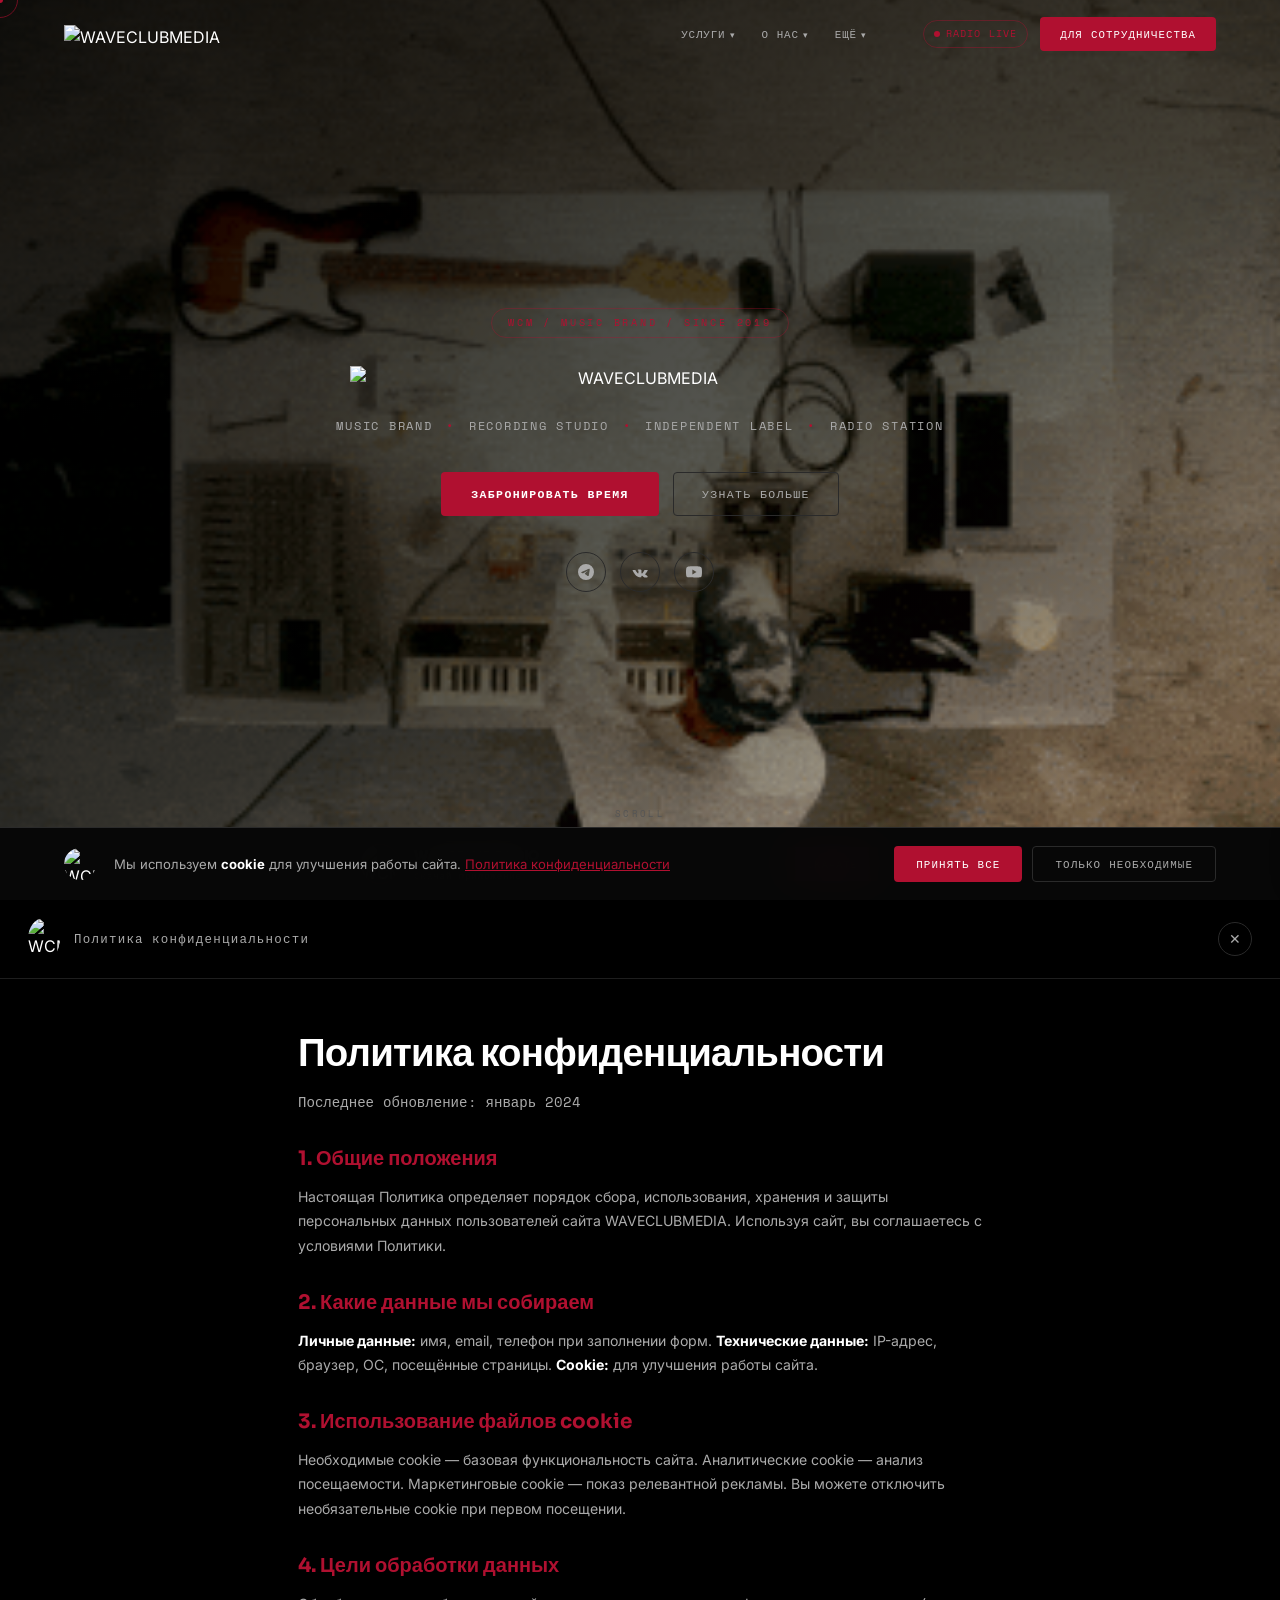
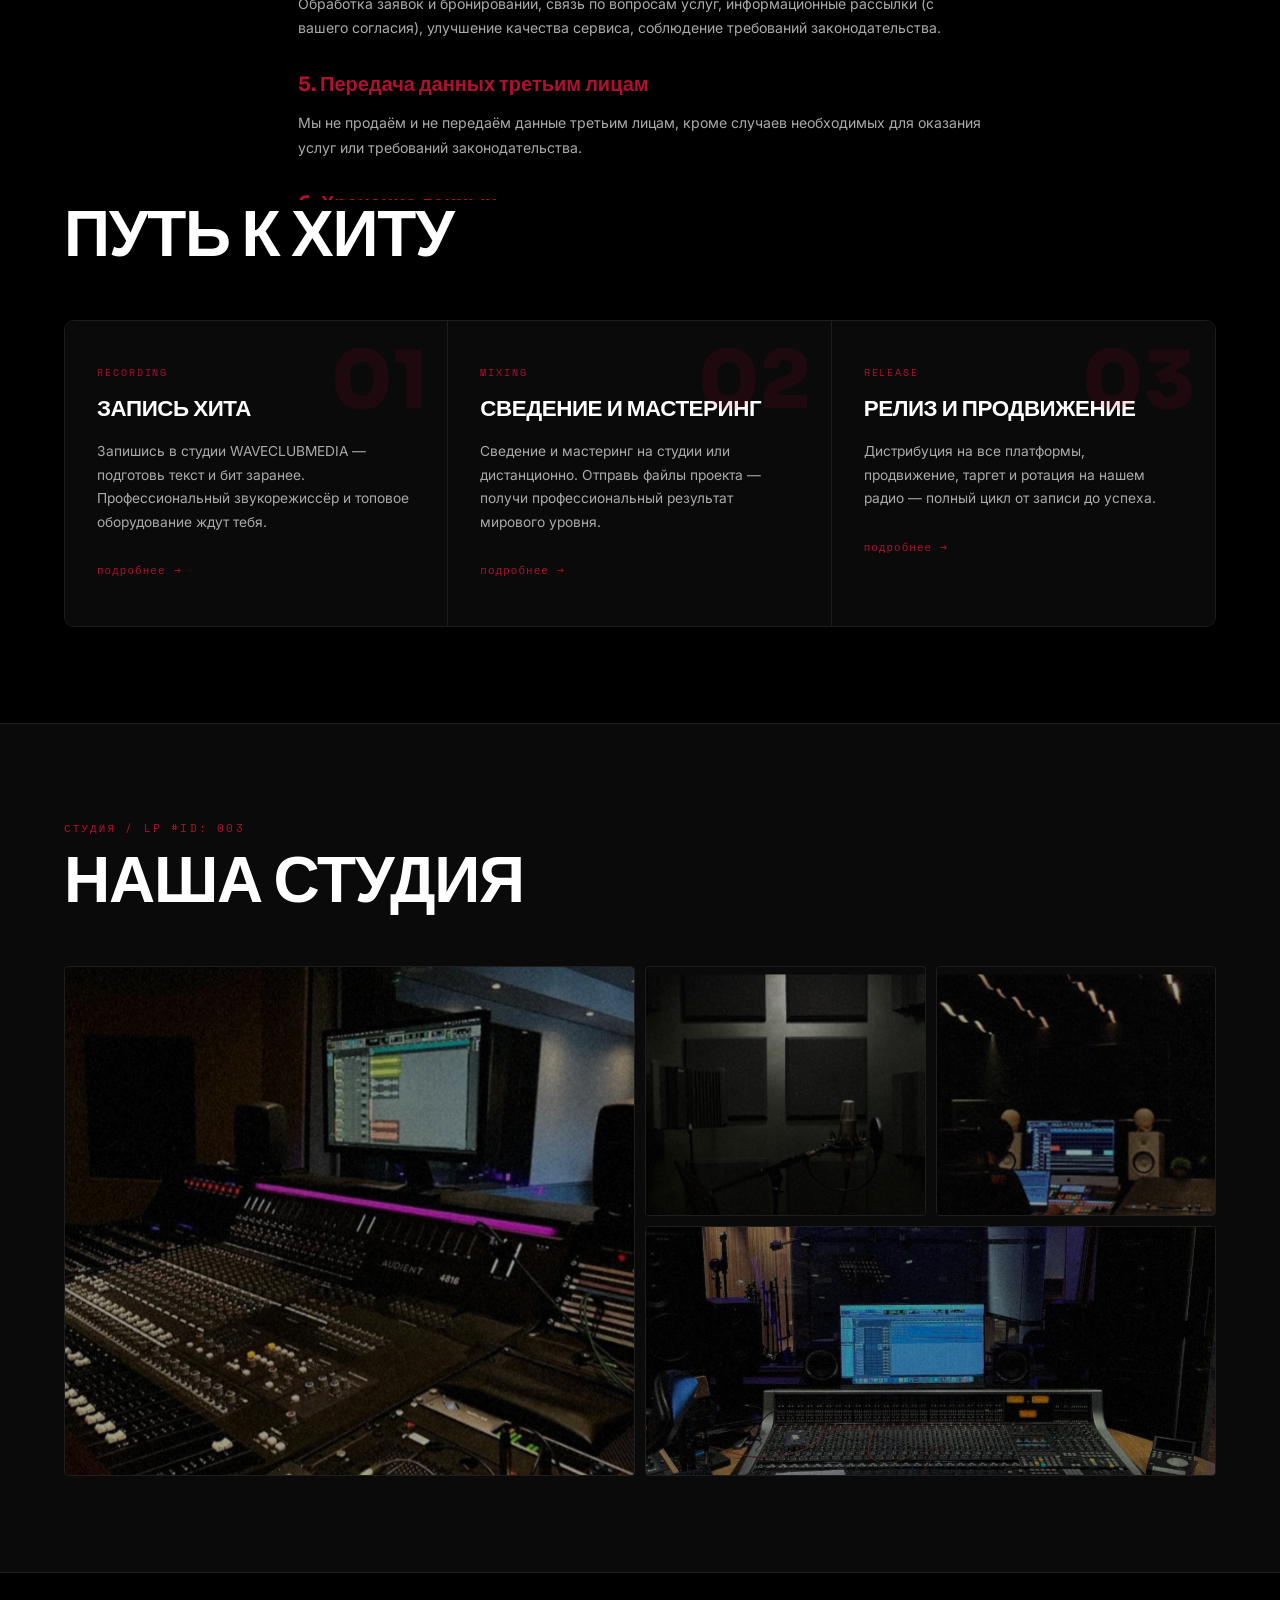
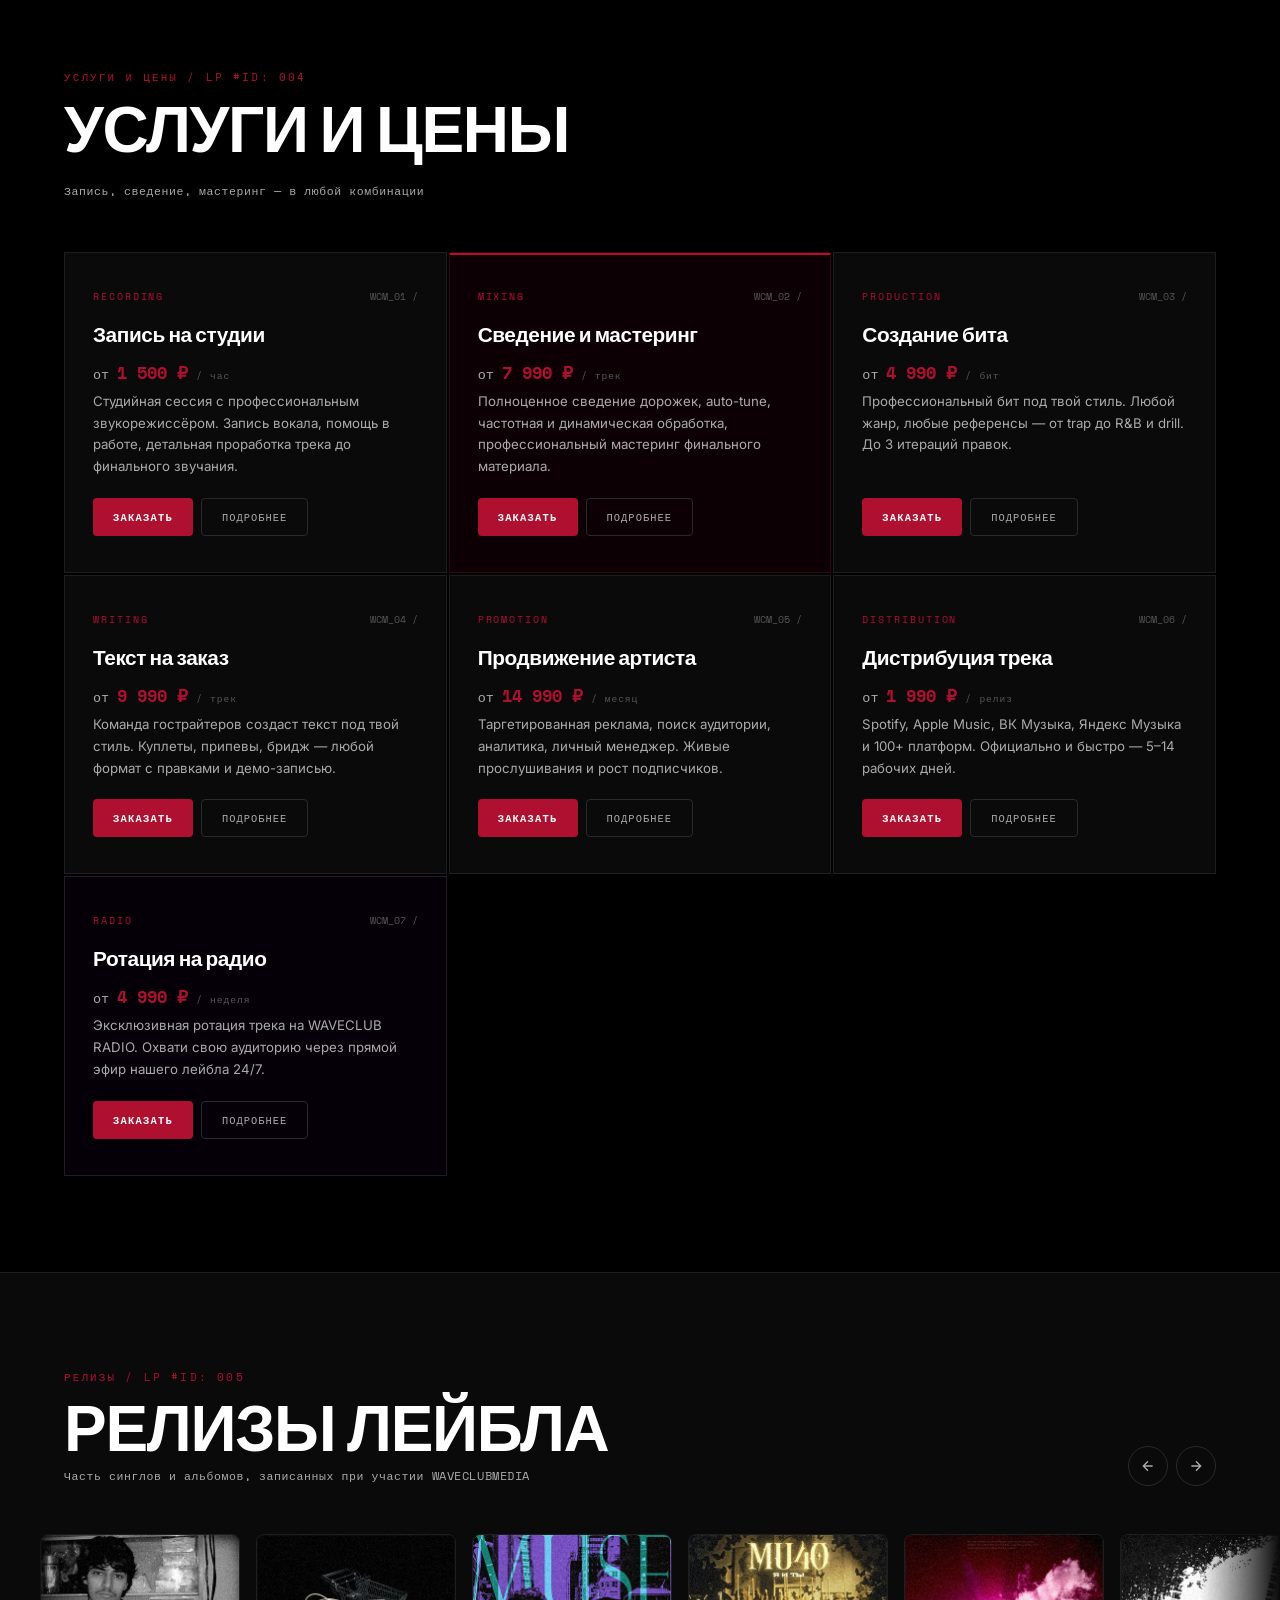
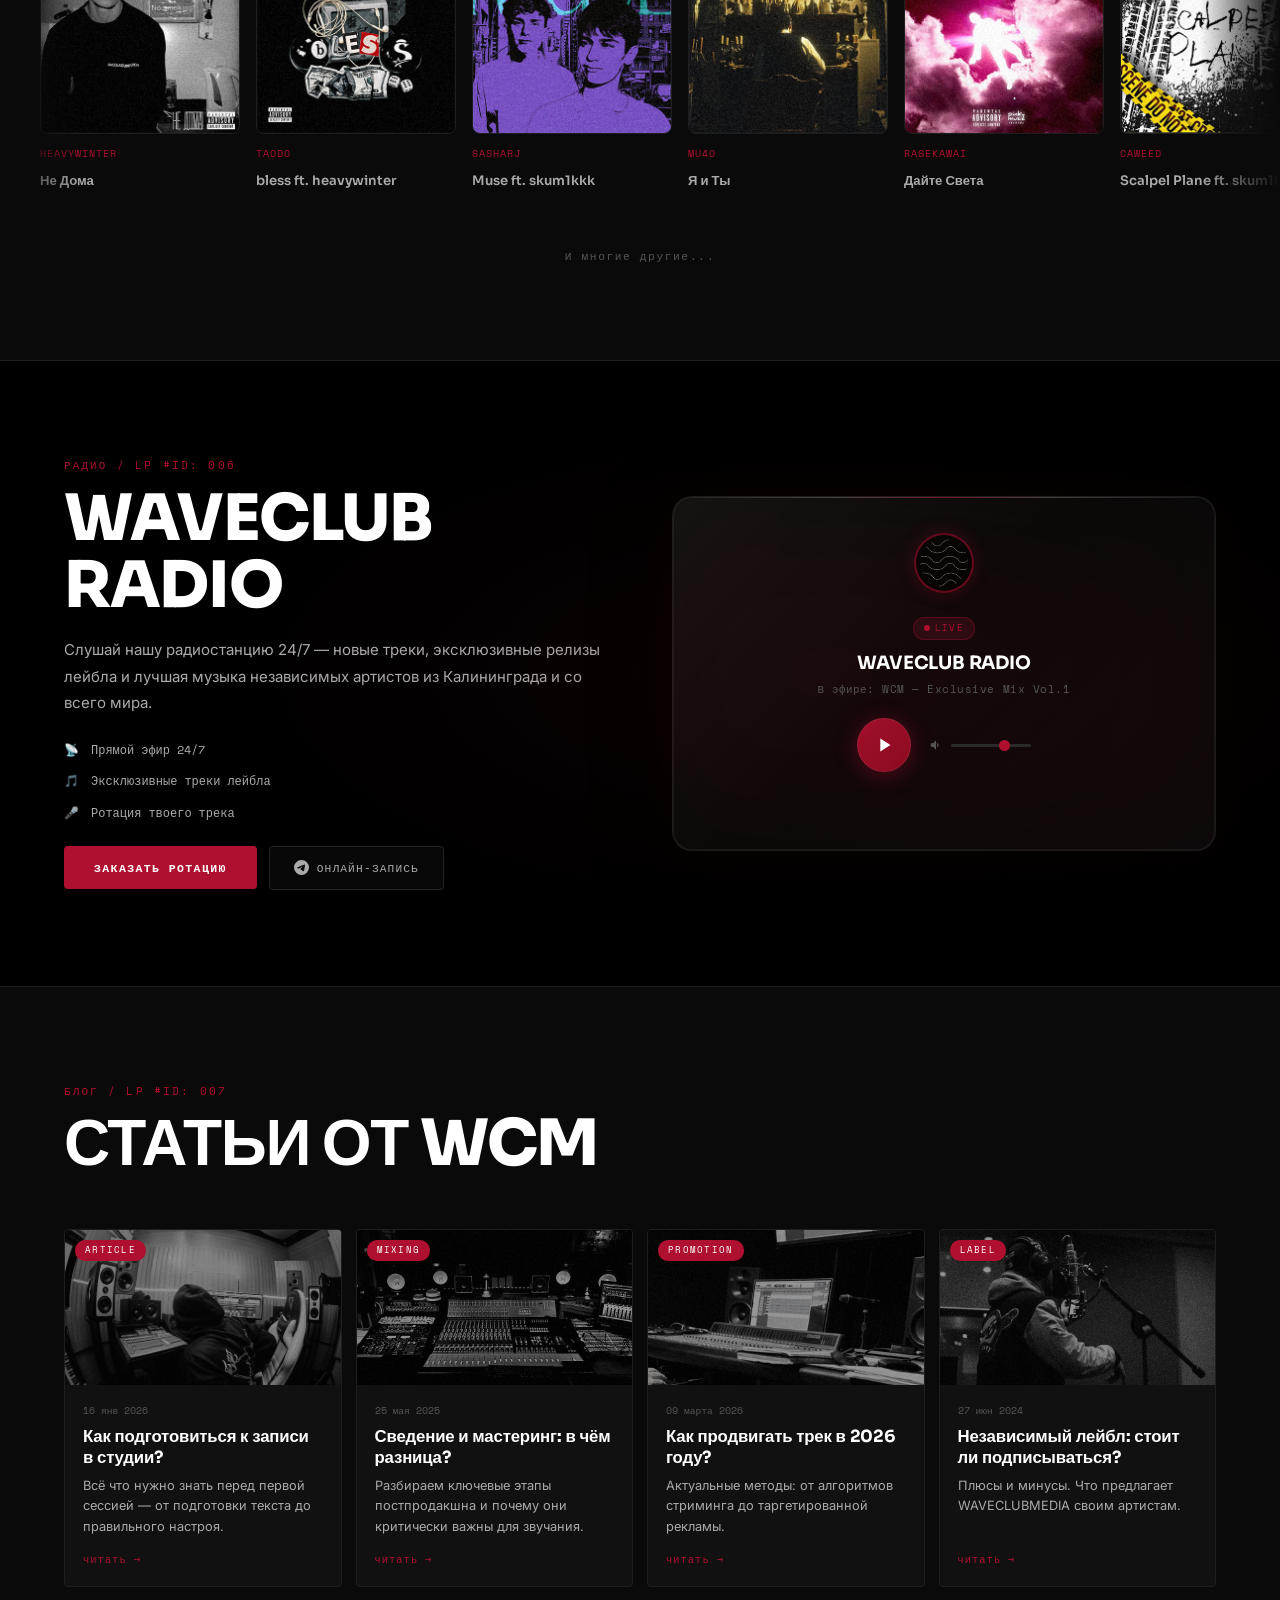
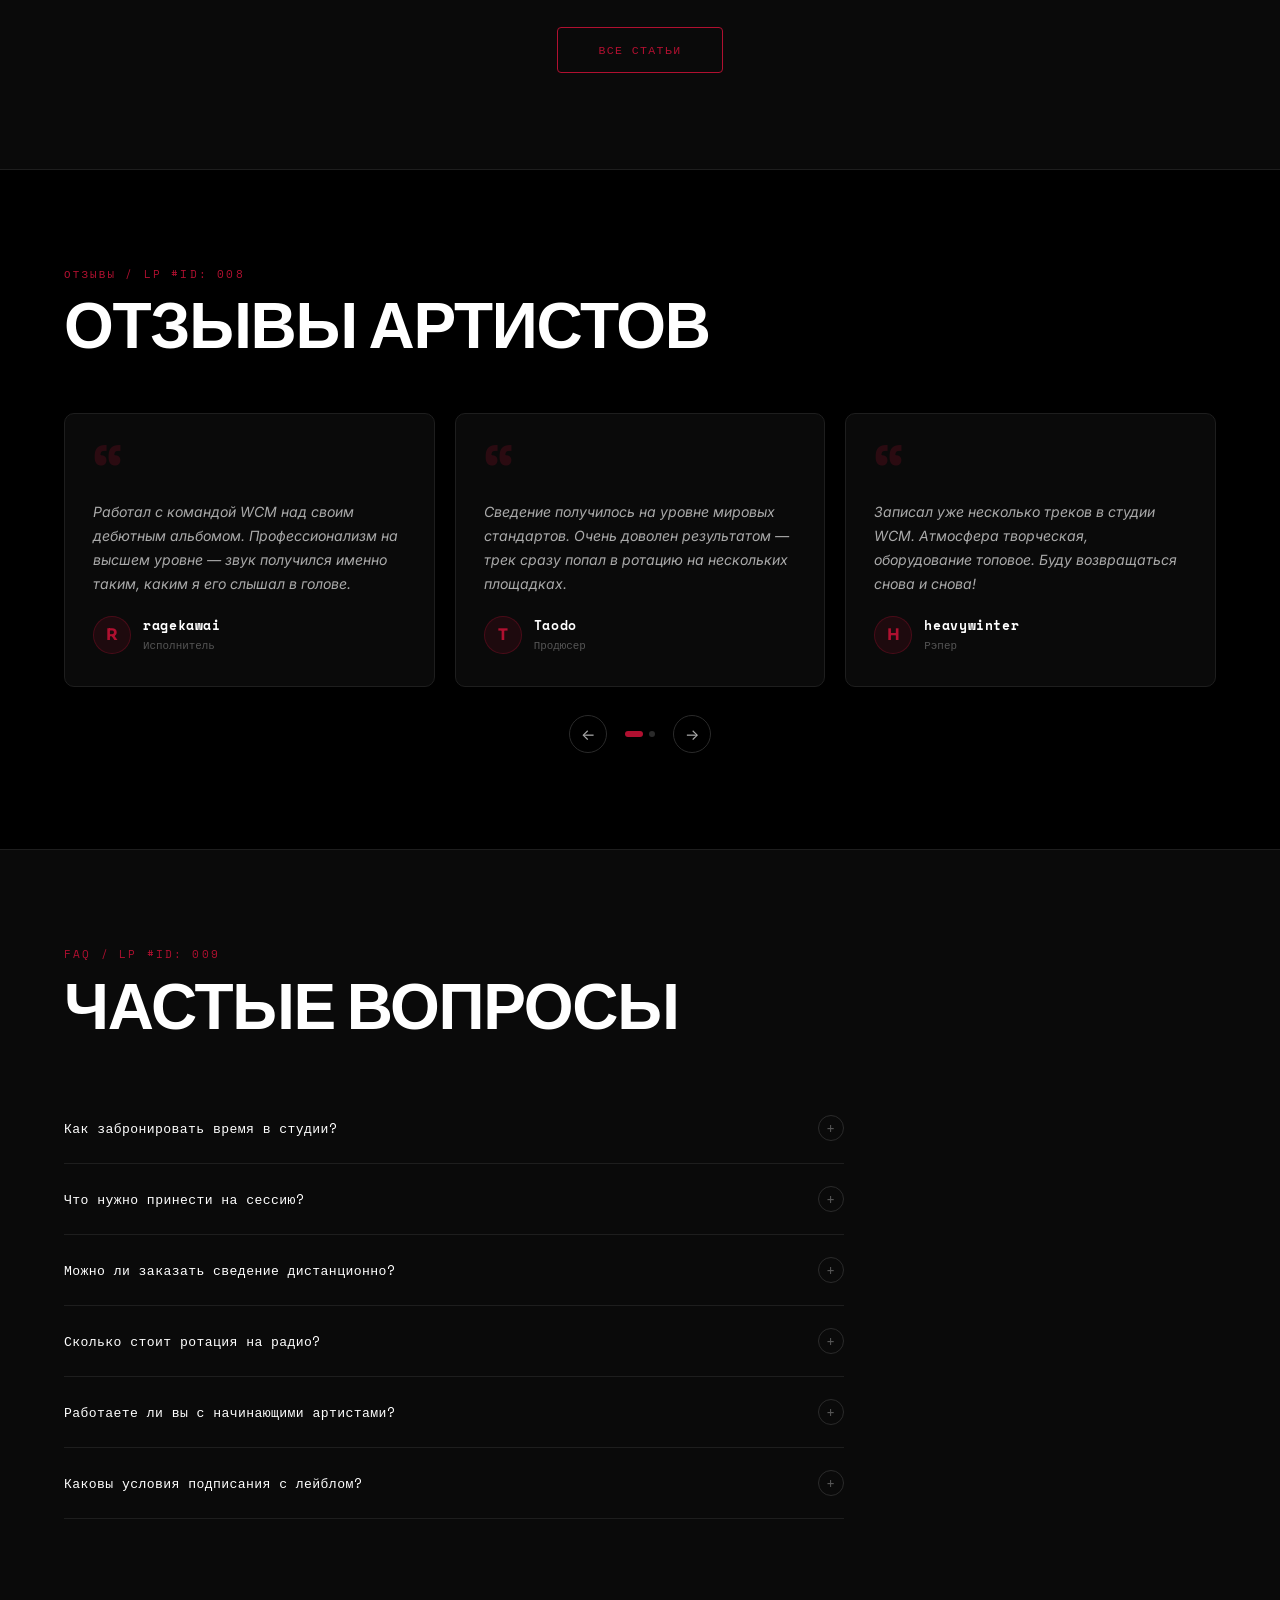
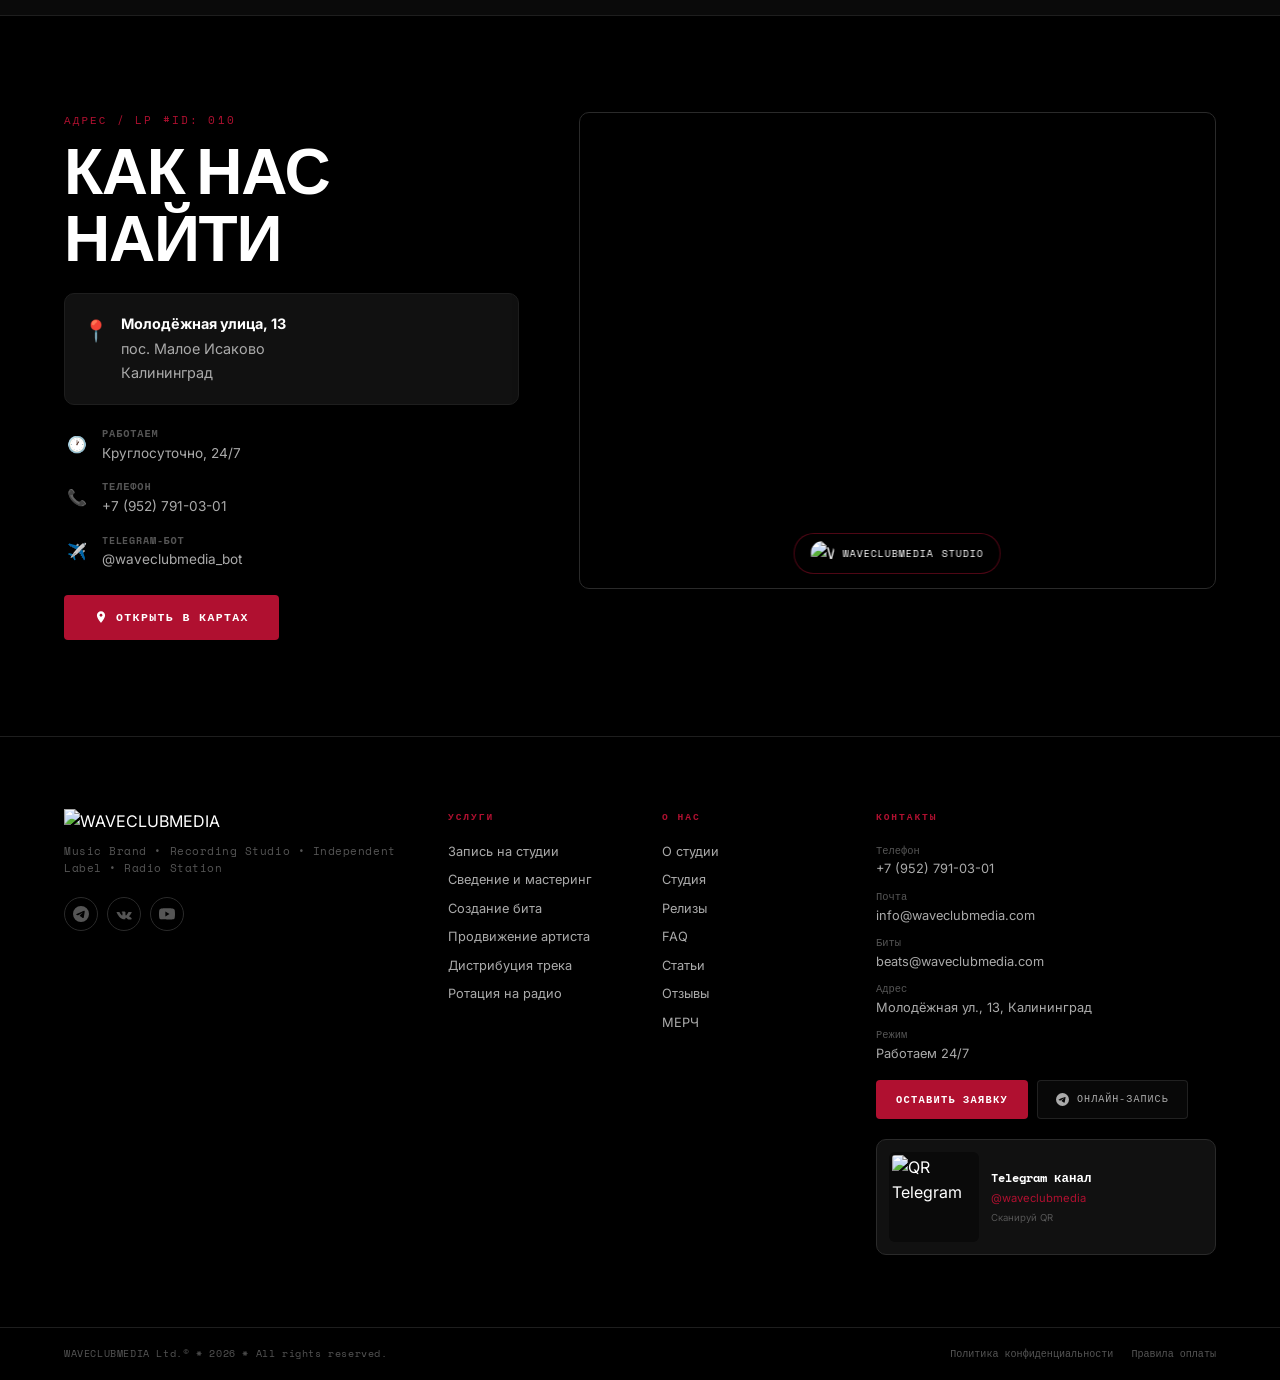
==== index.html @ f4b16fd9 "Update index.html" ====
<!DOCTYPE html>
<html lang="ru">
<head>
  <meta name="application-name" content="WAVECLUBMEDIA">
<meta name="apple-mobile-web-app-capable" content="yes">
<meta name="apple-mobile-web-app-status-bar-style" content="black-translucent">
<meta name="apple-mobile-web-app-title" content="WCM">
<meta name="mobile-web-app-capable" content="yes">
<meta name="theme-color" content="#000000">
<link rel="manifest" href="./manifest.json">
<link rel="apple-touch-icon" href="https://raw.githubusercontent.com/waveclubmedia/9/refs/heads/main/logoblack.png">
  <meta charset="UTF-8">
  <meta name="viewport" content="width=device-width, initial-scale=1.0">
  <title>WAVECLUBMEDIA — Music Brand | Recording Studio | Label | Radio</title>
  <meta name="description" content="WAVECLUBMEDIA — профессиональная студия звукозаписи, независимый лейбл, музыкальный бренд и радиостанция в Калининграде.">
  <link rel="icon" href="https://raw.githubusercontent.com/waveclubmedia/9/refs/heads/main/logoblack.png" type="image/png">
  <link rel="preconnect" href="https://fonts.googleapis.com">
  <link rel="preconnect" href="https://fonts.gstatic.com" crossorigin>
  <link href="https://fonts.googleapis.com/css2?family=Sora:wght@400;600;700;800&family=Space+Mono:wght@400;700&family=Inter:wght@300;400;500;600&display=swap" rel="stylesheet">
  <link rel="stylesheet" href="styles.css">
</head>
<body>
<div class="cursor-dot" id="cursorDot"></div>
<div class="cursor-ring" id="cursorRing"></div>

<!-- ПРЕЛОАДЕР — вставь сюда -->
<div class="preloader" id="preloader">
  <div class="preloader-inner">
    <img
      src="https://raw.githubusercontent.com/mrgrayyooo/wcm/refs/heads/main/logo.png"
      alt="WCM"
      class="preloader-logo"
    >
    <div class="preloader-bar">
      <div class="preloader-fill" id="preloaderFill"></div>
    </div>
    <div class="preloader-label" id="preloaderLabel">0%</div>
  </div>
</div>
	
<!-- COOKIE BANNER -->
<div class="cookie-banner" id="cookieBanner">
  <div class="cookie-inner">
    <img src="https://raw.githubusercontent.com/mrgrayyooo/wcm/refs/heads/main/logo.png" alt="WCM" width="32" height="32" style="border-radius:50%;flex-shrink:0;">
    <p>Мы используем <strong>cookie</strong> для улучшения работы сайта. <a href="#" id="cookiePolicyLink">Политика конфиденциальности</a></p>
    <div class="cookie-btns">
      <button id="cookieAccept" class="cbtn-ok">Принять все</button>
      <button id="cookieDecline" class="cbtn-no">Только необходимые</button>
    </div>
  </div>
</div>

<!-- NAVBAR -->
<nav class="navbar" id="navbar">
  <div class="nav-wrap">
    <a href="#hero" class="nav-logo">
      <img src="https://raw.githubusercontent.com/mrgrayyooo/wcm/refs/heads/main/Title%202.png" alt="WAVECLUBMEDIA" class="logo-wide">
      <img src="https://raw.githubusercontent.com/mrgrayyooo/wcm/refs/heads/main/logo.png" alt="WCM" class="logo-sq">
    </a>
    <div class="nav-links" id="navLinks">
      <div class="ndrop">
        <button class="ndrop-btn">Услуги <span>&#9662;</span></button>
        <div class="ndrop-menu">
          <a href="#services">Все услуги</a>
          <a href="#recording">Запись на студии</a>
          <a href="#mixing">Сведение и мастеринг</a>
          <a href="#beats">Создание бита</a>
          <a href="#ghostwriting">Текст на заказ</a>
          <a href="#promotion">Продвижение артиста</a>
          <a href="#distribution">Дистрибуция трека</a>
          <a href="#radio-section">Ротация на радио</a>
        </div>
      </div>
      <div class="ndrop">
        <button class="ndrop-btn">О нас <span>&#9662;</span></button>
        <div class="ndrop-menu">
          <a href="#about">О студии</a>
          <a href="#equipment">Студия и оборудование</a>
          <a href="#credits">С кем работали</a>
          <a href="#contacts">Контакты</a>
        </div>
      </div>
      <div class="ndrop">
        <button class="ndrop-btn">Ещё <span>&#9662;</span></button>
        <div class="ndrop-menu">
          <a href="#faq">FAQ</a>
          <a href="#pricing">Цены</a>
          <a href="#articles">Статьи</a>
          <a href="#reviews">Отзывы</a>
<a href="merch.html">МЕРЧ</a>
        </div>
      </div>
    </div>
    <div class="nav-right">
      <div class="live-badge" id="liveRadioBadge"><span class="dot-pulse"></span>RADIO LIVE</div>
      <button class="btn-coop" id="openCoop">Для сотрудничества</button>
      <button class="burger" id="burger" aria-label="Меню"><span></span><span></span><span></span></button>
    </div>
  </div>
  <div class="mob-menu" id="mobMenu">
    <div class="mob-menu-inner">
      <div class="mob-group"><span class="mob-label">Услуги</span>
        <a href="#services" class="mob-link">Все услуги</a>
        <a href="#recording" class="mob-link">Запись на студии</a>
        <a href="#mixing" class="mob-link">Сведение и мастеринг</a>
        <a href="#beats" class="mob-link">Создание бита</a>
        <a href="#ghostwriting" class="mob-link">Текст на заказ</a>
        <a href="#promotion" class="mob-link">Продвижение артиста</a>
        <a href="#distribution" class="mob-link">Дистрибуция трека</a>
        <a href="#radio-section" class="mob-link">Ротация на радио</a>
      </div>
      <div class="mob-group"><span class="mob-label">О нас</span>
        <a href="#about" class="mob-link">О студии</a>
        <a href="#equipment" class="mob-link">Студия</a>
        <a href="#credits" class="mob-link">С кем работали</a>
        <a href="#faq" class="mob-link">FAQ</a>
        <a href="#reviews" class="mob-link">Отзывы</a>
        <a href="#contacts" class="mob-link">Контакты</a>
	<a href="merch.html" class="mob-link">МЕРЧ</a>
      </div>
      <div class="mob-socials">
        <a href="https://t.me/waveclubmedia" target="_blank" class="mob-soc">
          <svg width="18" height="18" viewBox="0 0 24 24" fill="currentColor"><path d="M11.944 0A12 12 0 0 0 0 12a12 12 0 0 0 12 12 12 12 0 0 0 12-12A12 12 0 0 0 12 0zm4.962 7.224c.1-.002.321.023.465.14a.506.506 0 0 1 .171.325c.016.093.036.306.02.472-.18 1.898-.962 6.502-1.36 8.627-.168.9-.499 1.201-.82 1.23-.696.065-1.225-.46-1.9-.902-1.056-.693-1.653-1.124-2.678-1.8-1.185-.78-.417-1.21.258-1.91.177-.184 3.247-2.977 3.307-3.23.007-.032.014-.15-.056-.212s-.174-.041-.249-.024c-.106.024-1.793 1.14-5.061 3.345-.48.33-.913.49-1.302.48-.428-.008-1.252-.241-1.865-.44-.752-.245-1.349-.374-1.297-.789.027-.216.325-.437.893-.663 3.498-1.524 5.83-2.529 6.998-3.014 3.332-1.386 4.025-1.627 4.476-1.635z"/></svg>
        </a>
        <a href="https://vk.me/waveclubmedia" target="_blank" class="mob-soc">
       <svg width="24" height="24" viewBox="0 0 24 24" fill="currentColor">
  <g transform="scale(1.25) translate(-2.5 -2.5)">
    <path d="M12.785 16.241h-.718s-1.584.086-2.98-1.18C7.567 13.64 6.19 10.9 6.19 10.9s-.075-.178.006-.266c.09-.099.334-.104.334-.104l1.718-.011s.162.022.28.098c.097.064.15.185.15.185s.278.623.646 1.188c.718 1.101 1.053 1.342 1.297 1.22.356-.178.249-1.574.249-1.574s.007-.507-.183-.732c-.147-.173-.425-.224-.549-.239-.101-.013.064-.248.278-.353.322-.158.889-.167 1.557-.161.52.004.67.034.872.08.485.112.467.456.435 1.199-.01.21-.02.457-.02.741 0 .079-.016.942.242 1.122.131.09.452.013 1.252-1.206.382-.579.669-1.263.669-1.263s.063-.12.16-.184c.099-.066.234-.046.234-.046l1.807-.011s.542-.067.63.158c.092.236-.206.786-.962 1.666-.711.83-1.055 1.136-1.026 1.406.02.2.247.382.69.736.92.737 1.167 1.122 1.224 1.212l.011.018c.45.654-.498.706-.498.706l-1.604.02s-.345.06-.802-.208c-.239-.14-.473-.37-.701-.595-.35-.345-.673-.664-.955-.586-.484.133-.469.968-.469.968s.003.18-.099.275c-.111.103-.329.122-.329.122z"/>
  </g>
</svg>
        </a>
        <a href="https://youtube.com/@waveclubmedia" target="_blank" class="mob-soc">
          <svg width="18" height="18" viewBox="0 0 24 24" fill="currentColor"><path d="M23.498 6.186a3.016 3.016 0 0 0-2.122-2.136C19.505 3.545 12 3.545 12 3.545s-7.505 0-9.377.505A3.017 3.017 0 0 0 .502 6.186C0 8.07 0 12 0 12s0 3.93.502 5.814a3.016 3.016 0 0 0 2.122 2.136c1.871.505 9.376.505 9.376.505s7.505 0 9.377-.505a3.015 3.015 0 0 0 2.122-2.136C24 15.93 24 12 24 12s0-3.93-.502-5.814zM9.545 15.568V8.432L15.818 12l-6.273 3.568z"/></svg>
        </a>
      </div>
      <button class="btn-coop mob-coop-btn" id="openCoopMob">Для сотрудничества</button>
    </div>
  </div>
</nav>

<!-- HERO -->
<section class="hero" id="hero">
  <div class="hero-bg">
    <img src="333.gif" alt="Studio" class="hero-img">
    <div class="hero-overlay"></div>
  </div>
  <div class="hero-content">
    <div class="hero-tag">WCM / MUSIC BRAND / SINCE 2019</div>
    <img src="https://raw.githubusercontent.com/mrgrayyooo/wcm/refs/heads/main/Title%202.png" alt="WAVECLUBMEDIA" class="hero-logo-img">
    <p class="hero-sub">Music Brand <span class="sep">&bull;</span> Recording Studio <span class="sep">&bull;</span> Independent Label <span class="sep">&bull;</span> Radio Station</p>
    <div class="hero-cta">
      <button class="btn-red" id="heroBook">Забронировать время</button>
      <a href="#about" class="btn-outline-sm">Узнать больше</a>
    </div>
    <div class="hero-socs">
      <a href="https://t.me/waveclubmedia" target="_blank" class="hs"><svg width="16" height="16" viewBox="0 0 24 24" fill="currentColor"><path d="M11.944 0A12 12 0 0 0 0 12a12 12 0 0 0 12 12 12 12 0 0 0 12-12A12 12 0 0 0 12 0zm4.962 7.224c.1-.002.321.023.465.14a.506.506 0 0 1 .171.325c.016.093.036.306.02.472-.18 1.898-.962 6.502-1.36 8.627-.168.9-.499 1.201-.82 1.23-.696.065-1.225-.46-1.9-.902-1.056-.693-1.653-1.124-2.678-1.8-1.185-.78-.417-1.21.258-1.91.177-.184 3.247-2.977 3.307-3.23.007-.032.014-.15-.056-.212s-.174-.041-.249-.024c-.106.024-1.793 1.14-5.061 3.345-.48.33-.913.49-1.302.48-.428-.008-1.252-.241-1.865-.44-.752-.245-1.349-.374-1.297-.789.027-.216.325-.437.893-.663 3.498-1.524 5.83-2.529 6.998-3.014 3.332-1.386 4.025-1.627 4.476-1.635z"/></svg></a>
      <a href="https://vk.me/waveclubmedia" target="_blank" class="hs"><svg width="24" height="24" viewBox="0 0 24 24" fill="currentColor">
  <g transform="scale(1.25) translate(-2.5 -2.5)">
    <path d="M12.785 16.241h-.718s-1.584.086-2.98-1.18C7.567 13.64 6.19 10.9 6.19 10.9s-.075-.178.006-.266c.09-.099.334-.104.334-.104l1.718-.011s.162.022.28.098c.097.064.15.185.15.185s.278.623.646 1.188c.718 1.101 1.053 1.342 1.297 1.22.356-.178.249-1.574.249-1.574s.007-.507-.183-.732c-.147-.173-.425-.224-.549-.239-.101-.013.064-.248.278-.353.322-.158.889-.167 1.557-.161.52.004.67.034.872.08.485.112.467.456.435 1.199-.01.21-.02.457-.02.741 0 .079-.016.942.242 1.122.131.09.452.013 1.252-1.206.382-.579.669-1.263.669-1.263s.063-.12.16-.184c.099-.066.234-.046.234-.046l1.807-.011s.542-.067.63.158c.092.236-.206.786-.962 1.666-.711.83-1.055 1.136-1.026 1.406.02.2.247.382.69.736.92.737 1.167 1.122 1.224 1.212l.011.018c.45.654-.498.706-.498.706l-1.604.02s-.345.06-.802-.208c-.239-.14-.473-.37-.701-.595-.35-.345-.673-.664-.955-.586-.484.133-.469.968-.469.968s.003.18-.099.275c-.111.103-.329.122-.329.122z"/>
  </g>
</svg>
      <a href="https://youtube.com/@waveclubmedia" target="_blank" class="hs"><svg width="16" height="16" viewBox="0 0 24 24" fill="currentColor"><path d="M23.498 6.186a3.016 3.016 0 0 0-2.122-2.136C19.505 3.545 12 3.545 12 3.545s-7.505 0-9.377.505A3.017 3.017 0 0 0 .502 6.186C0 8.07 0 12 0 12s0 3.93.502 5.814a3.016 3.016 0 0 0 2.122 2.136c1.871.505 9.376.505 9.376.505s7.505 0 9.377-.505a3.015 3.015 0 0 0 2.122-2.136C24 15.93 24 12 24 12s0-3.93-.502-5.814zM9.545 15.568V8.432L15.818 12l-6.273 3.568z"/></svg></a>
    </div>
  </div>
  <div class="hero-scroll"><span>scroll</span><div class="scroll-line"><div class="scroll-dot"></div></div></div>
</section>

<!-- TICKER -->
<div class="ticker">
  <div class="ticker-track">
    <span>CREDITS: TAODO &bull; HEAVYWINTER &bull; MU4O &bull; RUS SBC &bull; CAWEED &bull; MIRALI &bull; MIKE GUL &bull; LIL PESOCHEK &bull; SASHA RJ &bull; RAGEKAWAI &bull; SKUM1KKK &bull; RUFAN &bull;&nbsp;</span>
    <span aria-hidden="true">CREDITS: TAODO &bull; HEAVYWINTER &bull; MU4O &bull; RUS SBC &bull; CAWEED &bull; MIRALI &bull; MIKE GUL &bull; LIL PESOCHEK &bull; SASHA RJ &bull; RAGEKAWAI &bull; SKUM1KKK &bull; RUFAN &bull;&nbsp;</span>
  </div>
</div>

<!-- ABOUT -->
<section class="section bg-dark" id="about">
  <div class="container">
    <div class="about-grid">
      <div class="about-left">
        <span class="stag">О студии / Lp #id: 001</span>
        <h2 class="stitle">WAVECLUBMEDIA</h2>
        <p class="sdesc">Мы — это больше чем студия. <strong>WAVECLUBMEDIA</strong> — музыкальный бренд, объединяющий профессиональную студию звукозаписи, независимый лейбл и собственную радиостанцию.</p>
        <p class="sdesc">Наша команда работает с артистами от записи первого трека до полноценного релиза на всех стриминговых площадках. Мы создаём звучание, которое слышно.</p>
        <div class="stats-row">
          <div class="stat-item"><span class="stat-n" data-count="50">0</span><span class="stat-n">+</span><span class="stat-l">Артистов</span></div>
          <div class="stat-item"><span class="stat-n" data-count="200">0</span><span class="stat-n">+</span><span class="stat-l">Треков записано</span></div>
          <div class="stat-item"><span class="stat-n">24</span><span class="stat-n">/7</span><span class="stat-l">В эфире</span></div>
        </div>
        <button class="btn-red" id="aboutBook">Забронировать время</button>
      </div>
      <div class="about-right">
        <div class="about-img-main"><img src="2.jpg" alt="Студия"></div>
        <div class="about-img-float"><img src="4.png" alt="Cтудия"></div>
      </div>
    </div>
  </div>
</section>

<!-- STEPS -->
<section class="section bg-black" id="steps">
  <div class="container">
    <div class="sec-head">
      <span class="stag">Как это работает / Lp #id: 002</span>
      <h2 class="stitle">ПУТЬ К ХИТУ</h2>
    </div>
    <div class="steps-grid">
      <div class="step-card"><div class="step-num-bg">01</div><span class="step-type">Recording</span><h3 class="step-title">ЗАПИСЬ ХИТА</h3><p class="step-desc">Запишись в студии WAVECLUBMEDIA — подготовь текст и бит заранее. Профессиональный звукорежиссёр и топовое оборудование ждут тебя.</p><a href="#recording" class="step-link">подробнее &rarr;</a></div>
      <div class="step-card"><div class="step-num-bg">02</div><span class="step-type">Mixing</span><h3 class="step-title">СВЕДЕНИЕ И МАСТЕРИНГ</h3><p class="step-desc">Сведение и мастеринг на студии или дистанционно. Отправь файлы проекта — получи профессиональный результат мирового уровня.</p><a href="#mixing" class="step-link">подробнее &rarr;</a></div>
      <div class="step-card"><div class="step-num-bg">03</div><span class="step-type">Release</span><h3 class="step-title">РЕЛИЗ И ПРОДВИЖЕНИЕ</h3><p class="step-desc">Дистрибуция на все платформы, продвижение, таргет и ротация на нашем радио — полный цикл от записи до успеха.</p><a href="#distribution" class="step-link">подробнее &rarr;</a></div>
    </div>
  </div>
</section>

<!-- GALLERY -->
<section class="section bg-dark" id="equipment">
  <div class="container">
    <div class="sec-head">
      <span class="stag">Студия / Lp #id: 003</span>
      <h2 class="stitle">НАША СТУДИЯ</h2>
    </div>
    <div class="gal-grid">
      <div class="gal-item gal-big"><img src="4.jpg"Микшер"><div class="gal-cap">Микшерный пульт</div></div>
      <div class="gal-item"><img src="5.jpg"Кабина"><div class="gal-cap">Вокальная кабина</div></div>
      <div class="gal-item"><img src="8.jpg" alt="Мониторинг"><div class="gal-cap">Мониторинг</div></div>
      <div class="gal-item gal-wide"><img src="6.jpg" alt="Контрольная комната"><div class="gal-cap">Контрольная комната</div></div>
    </div>
  </div>
</section>

<!-- SERVICES -->
<section class="section bg-black" id="services">
  <div class="container">
    <div class="sec-head" id="pricing">
      <span class="stag">Услуги и цены / Lp #id: 004</span>
      <h2 class="stitle">УСЛУГИ И ЦЕНЫ</h2>
      <p class="ssub">Запись, сведение, мастеринг &mdash; в любой комбинации</p>
    </div>
    <div class="svc-grid">
      <div class="svc-card" id="recording">
        <div class="svc-top"><span class="svc-type">Recording</span><span class="svc-code">WCM_01 /</span></div>
        <h3 class="svc-name">Запись на студии</h3>
        <div class="svc-price">от <strong>1 500 &#8381;</strong> <span class="svc-unit">/ час</span></div>
        <p class="svc-desc">Студийная сессия с профессиональным звукорежиссёром. Запись вокала, помощь в работе, детальная проработка трека до финального звучания.</p>
        <div class="svc-btns">
          <button class="btn-red btn-sm" data-service="Запись на студии">Заказать</button>
          <button class="btn-ghost btn-sm" data-detail="recording">Подробнее</button>
        </div>
      </div>
      <div class="svc-card svc-accent" id="mixing">
        <div class="svc-top"><span class="svc-type">Mixing</span><span class="svc-code">WCM_02 /</span></div>
        <h3 class="svc-name">Сведение и мастеринг</h3>
        <div class="svc-price">от <strong>7 990 &#8381;</strong> <span class="svc-unit">/ трек</span></div>
        <p class="svc-desc">Полноценное сведение дорожек, auto-tune, частотная и динамическая обработка, профессиональный мастеринг финального материала.</p>
        <div class="svc-btns">
          <button class="btn-red btn-sm" data-service="Сведение и мастеринг">Заказать</button>
          <button class="btn-ghost btn-sm" data-detail="mixing">Подробнее</button>
        </div>
      </div>
      <div class="svc-card" id="beats">
        <div class="svc-top"><span class="svc-type">Production</span><span class="svc-code">WCM_03 /</span></div>
        <h3 class="svc-name">Создание бита</h3>
        <div class="svc-price">от <strong>4 990 &#8381;</strong> <span class="svc-unit">/ бит</span></div>
        <p class="svc-desc">Профессиональный бит под твой стиль. Любой жанр, любые референсы &mdash; от trap до R&amp;B и drill. До 3 итераций правок.</p>
        <div class="svc-btns">
          <button class="btn-red btn-sm" data-service="Создание бита">Заказать</button>
          <button class="btn-ghost btn-sm" data-detail="beats">Подробнее</button>
        </div>
      </div>
      <div class="svc-card" id="ghostwriting">
        <div class="svc-top"><span class="svc-type">Writing</span><span class="svc-code">WCM_04 /</span></div>
        <h3 class="svc-name">Текст на заказ</h3>
        <div class="svc-price">от <strong>9 990 &#8381;</strong> <span class="svc-unit">/ трек</span></div>
        <p class="svc-desc">Команда гострайтеров создаст текст под твой стиль. Куплеты, припевы, бридж &mdash; любой формат с правками и демо-записью.</p>
        <div class="svc-btns">
          <button class="btn-red btn-sm" data-service="Текст на заказ">Заказать</button>
          <button class="btn-ghost btn-sm" data-detail="writing">Подробнее</button>
        </div>
      </div>
      <div class="svc-card" id="promotion">
        <div class="svc-top"><span class="svc-type">Promotion</span><span class="svc-code">WCM_05 /</span></div>
        <h3 class="svc-name">Продвижение артиста</h3>
        <div class="svc-price">от <strong>14 990 &#8381;</strong> <span class="svc-unit">/ месяц</span></div>
        <p class="svc-desc">Таргетированная реклама, поиск аудитории, аналитика, личный менеджер. Живые прослушивания и рост подписчиков.</p>
        <div class="svc-btns">
          <button class="btn-red btn-sm" data-service="Продвижение артиста">Заказать</button>
          <button class="btn-ghost btn-sm" data-detail="promo">Подробнее</button>
        </div>
      </div>
      <div class="svc-card" id="distribution">
        <div class="svc-top"><span class="svc-type">Distribution</span><span class="svc-code">WCM_06 /</span></div>
        <h3 class="svc-name">Дистрибуция трека</h3>
        <div class="svc-price">от <strong>1 990 &#8381;</strong> <span class="svc-unit">/ релиз</span></div>
        <p class="svc-desc">Spotify, Apple Music, ВК Музыка, Яндекс Музыка и 100+ платформ. Официально и быстро &mdash; 5&ndash;14 рабочих дней.</p>
        <div class="svc-btns">
          <button class="btn-red btn-sm" data-service="Дистрибуция трека">Заказать</button>
          <button class="btn-ghost btn-sm" data-detail="dist">Подробнее</button>
        </div>
      </div>
      <div class="svc-card svc-radio">
        <div class="svc-top"><span class="svc-type">Radio</span><span class="svc-code">WCM_07 /</span></div>
        <h3 class="svc-name">Ротация на радио</h3>
        <div class="svc-price">от <strong>4 990 &#8381;</strong> <span class="svc-unit">/ неделя</span></div>
        <p class="svc-desc">Эксклюзивная ротация трека на WAVECLUB RADIO. Охвати свою аудиторию через прямой эфир нашего лейбла 24/7.</p>
        <div class="svc-btns">
          <button class="btn-red btn-sm" data-service="Ротация на радио">Заказать</button>
          <button class="btn-ghost btn-sm" data-detail="radio">Подробнее</button>
        </div>
      </div>
    </div>
  </div>
</section>

<!-- RELEASES -->
<section class="section bg-dark" id="credits">
  <div class="container">
    <div class="sec-head" style="display:flex;align-items:flex-end;justify-content:space-between;flex-wrap:wrap;gap:16px;margin-bottom:40px;">
      <div>
        <span class="stag">Релизы / Lp #id: 005</span>
        <h2 class="stitle" style="margin-bottom:4px;">РЕЛИЗЫ ЛЕЙБЛА</h2>
        <p class="ssub">Часть синглов и альбомов, записанных при участии WAVECLUBMEDIA</p>
      </div>
      <!-- Стрелки -->
      <div class="rel-arrows">
        <button class="rel-arrow" id="relPrev" aria-label="Назад">
          <svg width="16" height="16" viewBox="0 0 24 24" fill="none" stroke="currentColor" stroke-width="2"><path d="M19 12H5M12 5l-7 7 7 7"/></svg>
        </button>
        <button class="rel-arrow" id="relNext" aria-label="Вперёд">
          <svg width="16" height="16" viewBox="0 0 24 24" fill="none" stroke="currentColor" stroke-width="2"><path d="M5 12h14M12 5l7 7-7 7"/></svg>
        </button>
      </div>
    </div>
  </div>

  <!-- Скролл-трек — ВНЕ container чтобы выходить за края -->
  <div class="rel-scroll-wrap">
    <div class="rel-scroll-track" id="relTrack">

      <!-- ВСТАВЬ СЮДА СВОИ КАРТОЧКИ В ТАКОМ ФОРМАТЕ: -->
      <div class="rel-scroll-item">
        <div class="rel-cover"><img src="nedoma.jpg" alt="heavywinter — Не Дома"></div>
        <p class="rel-scroll-name">heavywinter</p>
        <p class="rel-scroll-title">Не Дома</p>
      </div>

      <div class="rel-scroll-item">
        <div class="rel-cover"><img src="bless.jpg" alt="Taodo — bless"></div>
        <p class="rel-scroll-name">Taodo</p>
        <p class="rel-scroll-title">bless ft. heavywinter</p>
      </div>

      <div class="rel-scroll-item">
        <div class="rel-cover"><img src="muse.jpg" alt="SashaRj — Muse"></div>
        <p class="rel-scroll-name">SashaRj</p>
        <p class="rel-scroll-title">Muse ft. skum1kkk</p>
      </div>

      <div class="rel-scroll-item">
        <div class="rel-cover"><img src="muco.jpg" alt="MU40"></div>
        <p class="rel-scroll-name">MU40</p>
        <p class="rel-scroll-title">Я и Ты</p>
      </div>

      <div class="rel-scroll-item">
        <div class="rel-cover"><img src="svet.jpg" alt="ragekawai"></div>
        <p class="rel-scroll-name">ragekawai</p>
        <p class="rel-scroll-title">Дайте Света</p>
      </div>

      <div class="rel-scroll-item">
        <div class="rel-cover"><img src="cava.jpg" alt="CAWEED"></div>
        <p class="rel-scroll-name">CAWEED</p>
        <p class="rel-scroll-title">Scalpel Plane ft. skum1kkk</p>
      </div>

      <div class="rel-scroll-item">
        <div class="rel-cover"><img src="pecal.jpg" alt="SashaRj"></div>
        <p class="rel-scroll-name">SashaRj</p>
        <p class="rel-scroll-title">Осенняя Печаль</p>
      </div>

      <div class="rel-scroll-item">
        <div class="rel-cover"><img src="pesok.jpg" alt="Lil Pesochek"></div>
        <p class="rel-scroll-name">Lil Pesochek</p>
        <p class="rel-scroll-title">Никто не найдет</p>
      </div>

    </div>
    <!-- Градиенты по краям для красоты -->
    <div class="rel-fade-left"></div>
    <div class="rel-fade-right"></div>
  </div>

  <div class="container">
    <p class="rel-note" style="margin-top:32px;">И многие другие...</p>
  </div>
</section>

<!-- RADIO -->
<section class="section bg-black radio-bg" id="radio-section">
  <div class="container">
    <div class="radio-grid">
      <div class="radio-left">
        <span class="stag">Радио / Lp #id: 006</span>
        <h2 class="stitle">WAVECLUB RADIO</h2>
        <p class="sdesc">Слушай нашу радиостанцию 24/7 — новые треки, эксклюзивные релизы лейбла и лучшая музыка независимых артистов из Калининграда и со всего мира.</p>
        <div class="radio-facts">
          <div class="rfact"><span>&#128225;</span><span>Прямой эфир 24/7</span></div>
          <div class="rfact"><span>&#127925;</span><span>Эксклюзивные треки лейбла</span></div>
          <div class="rfact"><span>&#127908;</span><span>Ротация твоего трека</span></div>
        </div>
        <div class="radio-cta-row">
          <button class="btn-red" id="radioOrderBtn">Заказать ротацию</button>
          <a href="https://t.me/waveclubmedia_bot" target="_blank" class="btn-tg">
            <svg width="15" height="15" viewBox="0 0 24 24" fill="currentColor"><path d="M11.944 0A12 12 0 0 0 0 12a12 12 0 0 0 12 12 12 12 0 0 0 12-12A12 12 0 0 0 12 0zm4.962 7.224c.1-.002.321.023.465.14a.506.506 0 0 1 .171.325c.016.093.036.306.02.472-.18 1.898-.962 6.502-1.36 8.627-.168.9-.499 1.201-.82 1.23-.696.065-1.225-.46-1.9-.902-1.056-.693-1.653-1.124-2.678-1.8-1.185-.78-.417-1.21.258-1.91.177-.184 3.247-2.977 3.307-3.23.007-.032.014-.15-.056-.212s-.174-.041-.249-.024c-.106.024-1.793 1.14-5.061 3.345-.48.33-.913.49-1.302.48-.428-.008-1.252-.241-1.865-.44-.752-.245-1.349-.374-1.297-.789.027-.216.325-.437.893-.663 3.498-1.524 5.83-2.529 6.998-3.014 3.332-1.386 4.025-1.627 4.476-1.635z"/></svg>
            Онлайн-запись
          </a>
        </div>
      </div>
      <div class="radio-player-wrap">
        <div class="radio-player">
          <div class="rp-logo"><img src="3.png" alt="WCM" width="60" height="60"></div>
          <div class="rp-info">
            <div class="rp-live"><span class="dot-pulse"></span>LIVE</div>
            <div class="rp-name">WAVECLUB RADIO</div>
            <div class="rp-track" id="rTrack">В эфире: загрузка...</div>
          </div>
          <div class="rp-controls">
            <a href="radio.html" class="rp-play" id="rPlay" aria-label="Открыть радио">
  <svg id="rPlayIco" width="22" height="22" viewBox="0 0 24 24" fill="currentColor">
    <path d="M8 5v14l11-7z"/>
  </svg>
</a>
            <div class="rp-vol">
              <svg width="14" height="14" viewBox="0 0 24 24" fill="currentColor"><path d="M3 9v6h4l5 5V4L7 9H3zm13.5 3c0-1.77-1.02-3.29-2.5-4.03v8.05c1.48-.73 2.5-2.25 2.5-4.02z"/></svg>
              <input type="range" id="rVol" min="0" max="100" value="70" class="vol-range">
            </div>
          </div>
          <div class="rp-bars" id="rBars">
            <span></span><span></span><span></span><span></span><span></span><span></span><span></span><span></span>
          </div>
        </div>
      </div>
    </div>
  </div>
</section>

<!-- ARTICLES -->
<section class="section bg-dark" id="articles">
  <div class="container">
    <div class="sec-head">
      <span class="stag">Блог / Lp #id: 007</span>
      <h2 class="stitle">СТАТЬИ ОТ WCM</h2>
    </div>
    <div class="art-grid">
      <article class="art-card"><div class="art-img"><img src="9.jpg" alt="Запись"><span class="art-type">Article</span></div><div class="art-body"><span class="art-date">16 янв 2026</span><h3>Как подготовиться к записи в студии?</h3><p>Всё что нужно знать перед первой сессией — от подготовки текста до правильного настроя.</p><a href="article-recording.html" class="art-link">читать &rarr;</a></div></article>
      <article class="art-card"><div class="art-img"><img src="10.jpg" alt="Сведение"><span class="art-type">Mixing</span></div><div class="art-body"><span class="art-date">25 мая 2025</span><h3>Сведение и мастеринг: в чём разница?</h3><p>Разбираем ключевые этапы постпродакшна и почему они критически важны для звучания.</p><a href="article-mixing.html" class="art-link">читать &rarr;</a></div></article>
      <article class="art-card"><div class="art-img"><img src="11.jpg" alt="Продвижение"><span class="art-type">Promotion</span></div><div class="art-body"><span class="art-date">09 марта 2026</span><h3>Как продвигать трек в 2026 году?</h3><p>Актуальные методы: от алгоритмов стриминга до таргетированной рекламы.</p><a href="article-promo.html" class="art-link">читать &rarr;</a></div></article>
      <article class="art-card"><div class="art-img"><img src="12.jpg" alt="Лейбл"><span class="art-type">Label</span></div><div class="art-body"><span class="art-date">27 июн 2024</span><h3>Независимый лейбл: стоит ли подписываться?</h3><p>Плюсы и минусы. Что предлагает WAVECLUBMEDIA своим артистам.</p><a href="article-label.html" class="art-link">читать &rarr;</a></div></article>
    </div>
    <div style="text-align:center;margin-top:40px;"><a href="articles.html" class="btn-outline-lg">Все статьи</a></div>
  </div>
</section>

<!-- REVIEWS -->
<section class="section bg-black" id="reviews">
  <div class="container">
    <div class="sec-head">
      <span class="stag">Отзывы / Lp #id: 008</span>
      <h2 class="stitle">ОТЗЫВЫ АРТИСТОВ</h2>
    </div>
    <div class="rev-wrap">
      <div class="rev-track" id="revTrack">
        <div class="rev-card"><div class="rev-q">&ldquo;</div><p class="rev-txt">Работал с командой WCM над своим дебютным альбомом. Профессионализм на высшем уровне &mdash; звук получился именно таким, каким я его слышал в голове.</p><div class="rev-author"><div class="rev-ava">R</div><div><strong>ragekawai</strong><span>Исполнитель</span></div></div></div>
        <div class="rev-card"><div class="rev-q">&ldquo;</div><p class="rev-txt">Сведение получилось на уровне мировых стандартов. Очень доволен результатом &mdash; трек сразу попал в ротацию на нескольких площадках.</p><div class="rev-author"><div class="rev-ava">T</div><div><strong>Taodo</strong><span>Продюсер</span></div></div></div>
        <div class="rev-card"><div class="rev-q">&ldquo;</div><p class="rev-txt">Записал уже несколько треков в студии WCM. Атмосфера творческая, оборудование топовое. Буду возвращаться снова и снова!</p><div class="rev-author"><div class="rev-ava">H</div><div><strong>heavywinter</strong><span>Рэпер</span></div></div></div>
        <div class="rev-card"><div class="rev-q">&ldquo;</div><p class="rev-txt">Продвижение через WCM принесло реальные результаты &mdash; прослушивания выросли в несколько раз за месяц. Рекомендую всем!</p><div class="rev-author"><div class="rev-ava">LP</div><div><strong>Lil Peshochek</strong><span>Певица</span></div></div></div>
      </div>
    </div>
    <div class="rev-controls">
      <button class="rev-arr" id="revPrev">&larr;</button>
      <div class="rev-dots" id="revDots"></div>
      <button class="rev-arr" id="revNext">&rarr;</button>
    </div>
  </div>
</section>

<!-- FAQ -->
<section class="section bg-dark" id="faq">
  <div class="container">
    <div class="sec-head">
      <span class="stag">FAQ / Lp #id: 009</span>
      <h2 class="stitle">ЧАСТЫЕ ВОПРОСЫ</h2>
    </div>
    <div class="faq-list">
      <div class="faq-item"><button class="faq-q">Как забронировать время в студии?<span class="faq-ico">+</span></button><div class="faq-a"><p>Нажмите «Забронировать время» на сайте или напишите нам в Telegram. Также можно записаться через бот <a href="https://t.me/waveclubmedia_bot" target="_blank">@waveclubmedia_bot</a>.</p></div></div>
      <div class="faq-item"><button class="faq-q">Что нужно принести на сессию?<span class="faq-ico">+</span></button><div class="faq-a"><p>Достаточно принести себя и готовый материал — текст и бит. Если нужен бит или текст, мы поможем заранее.</p></div></div>
      <div class="faq-item"><button class="faq-q">Можно ли заказать сведение дистанционно?<span class="faq-ico">+</span></button><div class="faq-a"><p>Да! Отправьте файлы проекта (стемы) на почту, менеджер согласует детали. Срок выполнения — до 5 рабочих дней.</p></div></div>
      <div class="faq-item"><button class="faq-q">Сколько стоит ротация на радио?<span class="faq-ico">+</span></button><div class="faq-a"><p>Ротация на WAVECLUB RADIO — от 4 990 &#8381;/неделю. Частота и дополнительные опции обсуждаются индивидуально.</p></div></div>
      <div class="faq-item"><button class="faq-q">Работаете ли вы с начинающими артистами?<span class="faq-ico">+</span></button><div class="faq-a"><p>Абсолютно! Мы работаем с артистами любого уровня. Для начинающих есть специальные пакеты и поддержка на каждом этапе.</p></div></div>
      <div class="faq-item"><button class="faq-q">Каковы условия подписания с лейблом?<span class="faq-ico">+</span></button><div class="faq-a"><p>WAVECLUBMEDIA предлагает гибкие условия. Свяжитесь с нами для индивидуального разговора &mdash; рассматриваем каждую заявку.</p></div></div>
    </div>
  </div>
</section>

<!-- MAP -->
<section class="section bg-black" id="map-section">
  <div class="container">
    <div class="map-grid">
      <div class="map-left">
        <span class="stag">Адрес / Lp #id: 010</span>
        <h2 class="stitle">КАК НАС НАЙТИ</h2>
        <div class="map-addr">
          <span class="map-icon">&#128205;</span>
          <div>
            <p class="map-line"><strong>Молодёжная улица, 13</strong></p>
            <p class="map-line">пос. Малое Исаково</p>
            <p class="map-line">Калининград</p>
          </div>
        </div>
        <div class="map-details">
          <div class="map-det"><span>&#128336;</span><div><strong>Работаем</strong><span>Круглосуточно, 24/7</span></div></div>
          <div class="map-det"><span>&#128222;</span><div><strong>Телефон</strong><a href="tel:+79527910301">+7 (952) 791-03-01</a></div></div>
          <div class="map-det"><span>&#9992;&#65039;</span><div><strong>Telegram-бот</strong><a href="https://t.me/waveclubmedia_bot" target="_blank">@waveclubmedia_bot</a></div></div>
        </div>
        <a href="https://yandex.ru/maps/?pt=20.587114,54.735890&z=15" target="_blank" rel="noopener" class="btn-red" style="display:inline-flex;align-items:center;gap:8px;">
          <svg width="14" height="14" viewBox="0 0 24 24" fill="currentColor"><path d="M12 2C8.13 2 5 5.13 5 9c0 5.25 7 13 7 13s7-7.75 7-13c0-3.87-3.13-7-7-7zm0 9.5c-1.38 0-2.5-1.12-2.5-2.5s1.12-2.5 2.5-2.5 2.5 1.12 2.5 2.5-1.12 2.5-2.5 2.5z"/></svg>
          Открыть в картах
        </a>
      </div>
      <div class="map-right">
        <div class="map-frame-box">
          <iframe src="https://www.openstreetmap.org/export/embed.html?bbox=20.577%2C54.726%2C20.597%2C54.746&layer=mapnik&marker=54.7359%2C20.5871" class="map-iframe" title="WAVECLUBMEDIA" loading="lazy"></iframe>
          <div class="map-badge">
            <img src="https://raw.githubusercontent.com/mrgrayyooo/wcm/refs/heads/main/logo.png" alt="WCM" width="24">
            <span>WAVECLUBMEDIA Studio</span>
          </div>
        </div>
      </div>
    </div>
  </div>
</section>

<!-- FOOTER -->
<footer class="footer" id="contacts">
  <div class="footer-top">
    <div class="container">
      <div class="foot-grid">
        <div class="foot-brand">
          <img src="https://raw.githubusercontent.com/mrgrayyooo/wcm/refs/heads/main/Title%202.png" alt="WAVECLUBMEDIA" class="foot-logo">
          <p class="foot-tagline">Music Brand &bull; Recording Studio &bull; Independent Label &bull; Radio Station</p>
          <div class="foot-socs">
            <a href="https://t.me/waveclubmedia" target="_blank" class="foot-soc" aria-label="Telegram"><svg width="16" height="16" viewBox="0 0 24 24" fill="currentColor"><path d="M11.944 0A12 12 0 0 0 0 12a12 12 0 0 0 12 12 12 12 0 0 0 12-12A12 12 0 0 0 12 0zm4.962 7.224c.1-.002.321.023.465.14a.506.506 0 0 1 .171.325c.016.093.036.306.02.472-.18 1.898-.962 6.502-1.36 8.627-.168.9-.499 1.201-.82 1.23-.696.065-1.225-.46-1.9-.902-1.056-.693-1.653-1.124-2.678-1.8-1.185-.78-.417-1.21.258-1.91.177-.184 3.247-2.977 3.307-3.23.007-.032.014-.15-.056-.212s-.174-.041-.249-.024c-.106.024-1.793 1.14-5.061 3.345-.48.33-.913.49-1.302.48-.428-.008-1.252-.241-1.865-.44-.752-.245-1.349-.374-1.297-.789.027-.216.325-.437.893-.663 3.498-1.524 5.83-2.529 6.998-3.014 3.332-1.386 4.025-1.627 4.476-1.635z"/></svg></a>
            <a href="https://vk.me/waveclubmedia" target="_blank" class="foot-soc" aria-label="VK"><svg width="24" height="24" viewBox="0 0 24 24" fill="currentColor">
  <g transform="scale(1.25) translate(-2.5 -2.5)">
    <path d="M12.785 16.241h-.718s-1.584.086-2.98-1.18C7.567 13.64 6.19 10.9 6.19 10.9s-.075-.178.006-.266c.09-.099.334-.104.334-.104l1.718-.011s.162.022.28.098c.097.064.15.185.15.185s.278.623.646 1.188c.718 1.101 1.053 1.342 1.297 1.22.356-.178.249-1.574.249-1.574s.007-.507-.183-.732c-.147-.173-.425-.224-.549-.239-.101-.013.064-.248.278-.353.322-.158.889-.167 1.557-.161.52.004.67.034.872.08.485.112.467.456.435 1.199-.01.21-.02.457-.02.741 0 .079-.016.942.242 1.122.131.09.452.013 1.252-1.206.382-.579.669-1.263.669-1.263s.063-.12.16-.184c.099-.066.234-.046.234-.046l1.807-.011s.542-.067.63.158c.092.236-.206.786-.962 1.666-.711.83-1.055 1.136-1.026 1.406.02.2.247.382.69.736.92.737 1.167 1.122 1.224 1.212l.011.018c.45.654-.498.706-.498.706l-1.604.02s-.345.06-.802-.208c-.239-.14-.473-.37-.701-.595-.35-.345-.673-.664-.955-.586-.484.133-.469.968-.469.968s.003.18-.099.275c-.111.103-.329.122-.329.122z"/>
  </g>
</svg>
            <a href="https://youtube.com/@waveclubmedia" target="_blank" class="foot-soc" aria-label="YouTube"><svg width="16" height="16" viewBox="0 0 24 24" fill="currentColor"><path d="M23.498 6.186a3.016 3.016 0 0 0-2.122-2.136C19.505 3.545 12 3.545 12 3.545s-7.505 0-9.377.505A3.017 3.017 0 0 0 .502 6.186C0 8.07 0 12 0 12s0 3.93.502 5.814a3.016 3.016 0 0 0 2.122 2.136c1.871.505 9.376.505 9.376.505s7.505 0 9.377-.505a3.015 3.015 0 0 0 2.122-2.136C24 15.93 24 12 24 12s0-3.93-.502-5.814zM9.545 15.568V8.432L15.818 12l-6.273 3.568z"/></svg></a>
          </div>
        </div>
        <div class="foot-nav">
          <h4>Услуги</h4>
          <a href="#recording">Запись на студии</a>
          <a href="#mixing">Сведение и мастеринг</a>
          <a href="#beats">Создание бита</a>
          <a href="#promotion">Продвижение артиста</a>
          <a href="#distribution">Дистрибуция трека</a>
          <a href="#radio-section">Ротация на радио</a>
        </div>
        <div class="foot-nav">
          <h4>О нас</h4>
          <a href="#about">О студии</a>
          <a href="#equipment">Студия</a>
          <a href="#credits">Релизы</a>
          <a href="#faq">FAQ</a>
          <a href="#articles">Статьи</a>
          <a href="#reviews">Отзывы</a>
	<a href="merch.html">МЕРЧ</a>
        </div>
        <div class="foot-contacts">
          <h4>Контакты</h4>
          <p><span>Телефон</span><a href="tel:+79527910301">+7 (952) 791-03-01</a></p>
          <p><span>Почта</span><a href="mailto:info@waveclubmedia.com">info@waveclubmedia.com</a></p>
          <p><span>Биты</span><a href="mailto:beats@waveclubmedia.com">beats@waveclubmedia.com</a></p>
          <p><span>Адрес</span><a href="#map-section">Молодёжная ул., 13, Калининград</a></p>
          <p><span>Режим</span><span>Работаем 24/7</span></p>
          <div class="foot-cta-btns">
            <button class="btn-red btn-sm" id="footerBook">Оставить заявку</button>
            <a href="https://t.me/waveclubmedia_bot" target="_blank" class="btn-tg btn-sm">
              <svg width="13" height="13" viewBox="0 0 24 24" fill="currentColor"><path d="M11.944 0A12 12 0 0 0 0 12a12 12 0 0 0 12 12 12 12 0 0 0 12-12A12 12 0 0 0 12 0zm4.962 7.224c.1-.002.321.023.465.14a.506.506 0 0 1 .171.325c.016.093.036.306.02.472-.18 1.898-.962 6.502-1.36 8.627-.168.9-.499 1.201-.82 1.23-.696.065-1.225-.46-1.9-.902-1.056-.693-1.653-1.124-2.678-1.8-1.185-.78-.417-1.21.258-1.91.177-.184 3.247-2.977 3.307-3.23.007-.032.014-.15-.056-.212s-.174-.041-.249-.024c-.106.024-1.793 1.14-5.061 3.345-.48.33-.913.49-1.302.48-.428-.008-1.252-.241-1.865-.44-.752-.245-1.349-.374-1.297-.789.027-.216.325-.437.893-.663 3.498-1.524 5.83-2.529 6.998-3.014 3.332-1.386 4.025-1.627 4.476-1.635z"/></svg>
              Онлайн-запись
            </a>
          </div>
          <div class="foot-qr">
            <img src="https://api.qrserver.com/v1/create-qr-code/?size=90x90&data=https%3A%2F%2Ft.me%2Fwaveclubmedia&bgcolor=0a0a0a&color=b01030&qzone=1" alt="QR Telegram" width="90" height="90" loading="lazy">
            <div class="foot-qr-txt">
              <strong>Telegram канал</strong>
              <span>@waveclubmedia</span>
              <small>Сканируй QR</small>
            </div>
          </div>
        </div>
      </div>
    </div>
  </div>
  <div class="foot-bar">
    <div class="container">
      <div class="foot-bar-inner">
        <span>WAVECLUBMEDIA Ltd.&copy * 2026 * All rights reserved.</span>
        <div class="foot-legal">
          <a href="#" id="openPrivacy">Политика конфиденциальности</a>
          <a href="#" id="openPayments">Правила оплаты</a>
        </div>
      </div>
    </div>
  </div>
</footer>

<!-- PRIVACY OVERLAY -->
<div class="priv-overlay" id="privOverlay">
  <div class="priv-head">
    <img src="https://raw.githubusercontent.com/mrgrayyooo/wcm/refs/heads/main/logo.png" alt="WCM" width="32" style="border-radius:50%;">
    <span>Политика конфиденциальности</span>
    <button id="closePriv">&#10005;</button>
  </div>
  <div class="priv-body">
    <div class="priv-inner">
      <h1>Политика конфиденциальности</h1>
      <p class="priv-date">Последнее обновление: январь 2024</p>
      <h2>1. Общие положения</h2>
      <p>Настоящая Политика определяет порядок сбора, использования, хранения и защиты персональных данных пользователей сайта WAVECLUBMEDIA. Используя сайт, вы соглашаетесь с условиями Политики.</p>
      <h2>2. Какие данные мы собираем</h2>
      <p><strong>Личные данные:</strong> имя, email, телефон при заполнении форм. <strong>Технические данные:</strong> IP-адрес, браузер, ОС, посещённые страницы. <strong>Cookie:</strong> для улучшения работы сайта.</p>
      <h2>3. Использование файлов cookie</h2>
      <p>Необходимые cookie — базовая функциональность сайта. Аналитические cookie — анализ посещаемости. Маркетинговые cookie — показ релевантной рекламы. Вы можете отключить необязательные cookie при первом посещении.</p>
      <h2>4. Цели обработки данных</h2>
      <p>Обработка заявок и бронирований, связь по вопросам услуг, информационные рассылки (с вашего согласия), улучшение качества сервиса, соблюдение требований законодательства.</p>
      <h2>5. Передача данных третьим лицам</h2>
      <p>Мы не продаём и не передаём данные третьим лицам, кроме случаев необходимых для оказания услуг или требований законодательства.</p>
      <h2>6. Хранение данных</h2>
      <p>Данные хранятся не дольше, чем необходимо для целей сбора или согласно требованиям применимого законодательства.</p>
      <h2>7. Ваши права</h2>
      <p>Доступ к своим данным, исправление, удаление, отзыв согласия, подача жалобы в надзорный орган по защите данных.</p>
      <h2>8. Безопасность</h2>
      <p>Мы применяем технические и организационные меры защиты данных от несанкционированного доступа, изменения или раскрытия.</p>
      <h2>9. Контакты</h2>
      <p>Email: <a href="mailto:info@waveclubmedia.com">info@waveclubmedia.com</a> | Telegram: <a href="https://t.me/waveclubmedia" target="_blank">@waveclubmedia</a></p>
    </div>
  </div>
</div>

<!-- BOOKING MODAL -->
<div class="modal" id="modal-booking">
  <div class="modal-bg" id="mbg"></div>
  <div class="modal-box">
    <button class="modal-x" id="closeBooking">&#10005;</button>
    <img src="https://raw.githubusercontent.com/mrgrayyooo/wcm/refs/heads/main/logo.png" alt="WCM" width="44" style="margin:0 auto 16px;display:block;border-radius:50%;">
    <h3 class="modal-title" id="modalTitle">Забронировать время</h3>
    <p class="modal-sub">Заполните форму &mdash; свяжемся в ближайшее время</p>
    <div class="mform">
      <input type="text" class="minput" placeholder="Ваше имя *" id="bName">
      <input type="tel" class="minput" placeholder="Телефон или Telegram *" id="bContact">
      <select class="minput" id="bService">
        <option value="" disabled selected>Выберите услугу *</option>
        <option>Запись на студии</option>
        <option>Сведение и мастеринг</option>
        <option>Создание бита</option>
        <option>Текст на заказ</option>
        <option>Продвижение артиста</option>
        <option>Дистрибуция трека</option>
        <option>Ротация на радио</option>
      </select>
      <textarea class="minput mtextarea" placeholder="Комментарий / пожелания" id="bComment"></textarea>
      <p class="mprivacy">Нажимая «Отправить», вы соглашаетесь с <a href="#" id="mPrivLink">Политикой конфиденциальности</a></p>
      <button class="btn-red btn-full" id="submitBooking">Отправить заявку</button>
    </div>
  </div>
</div>

<!-- COOP MODAL -->
<div class="modal" id="modal-coop">
  <div class="modal-bg" id="cbg"></div>
  <div class="modal-box">
    <button class="modal-x" id="closeCoop">&#10005;</button>
    <img src="https://raw.githubusercontent.com/mrgrayyooo/wcm/refs/heads/main/logo.png" alt="WCM" width="44" style="margin:0 auto 16px;display:block;border-radius:50%;">
    <h3 class="modal-title">Для сотрудничества</h3>
    <p class="modal-sub">Опишите предложение &mdash; ответим в ближайшее время</p>
    <div class="mform">
      <input type="text" class="minput" placeholder="Ваше имя / проект *" id="cName">
      <input type="text" class="minput" placeholder="Контакт (email / Telegram) *" id="cContact">
      <textarea class="minput mtextarea" placeholder="Опишите предложение *" id="cMsg"></textarea>
      <p class="mprivacy">Нажимая «Отправить», вы соглашаетесь с <a href="#" id="cPrivLink">Политикой конфиденциальности</a></p>
      <button class="btn-red btn-full" id="submitCoop">Отправить</button>
    </div>
  </div>
</div>

<!-- TOAST -->
<div class="toast" id="toast">
  <svg width="18" height="18" viewBox="0 0 24 24" fill="currentColor"><path d="M9 16.17L4.83 12l-1.42 1.41L9 19 21 7l-1.41-1.41L9 16.17z"/></svg>
  Заявка отправлена! Мы свяжемся с вами.
</div>

<!-- ПЛАВАЮЩАЯ КНОПКА -->
<button class="float-btn" id="floatBtn" aria-label="Записаться">
  <svg width="18" height="18" viewBox="0 0 24 24" fill="none" stroke="currentColor" stroke-width="2">
    <path d="M8 6h13M8 12h13M8 18h13M3 6h.01M3 12h.01M3 18h.01"/>
  </svg>
  <span>Записаться</span>
</button>

<!-- PWA INSTALL BANNER -->
<div class="pwa-banner" id="pwaBanner">
  <div class="pwa-banner-inner">
    <img src="https://raw.githubusercontent.com/mrgrayyooo/wcm/refs/heads/main/logo.png" alt="WCM" width="40" height="40" style="border-radius:50%;border:1px solid rgba(176,16,48,.5);">
    <div class="pwa-banner-text">
      <strong>WAVECLUB RADIO</strong>
      <span>Скачай приложение и слушай радио</span>
    </div>
    <button class="pwa-banner-install" id="pwaInstall">Скачать</button>
    <button class="pwa-banner-close" id="pwaDismiss" aria-label="Закрыть">&#10005;</button>
  </div>
</div>
<script src="script.js"></script>
<script>
  if('serviceWorker' in navigator){
    navigator.serviceWorker.register('./sw.js')
      .catch(function(e){ console.log('SW error:', e); });
  }
</script>
<script>
(function(){
  var banner     = document.getElementById('pwaBanner');
  var installBtn = document.getElementById('pwaInstall');
  var dismissBtn = document.getElementById('pwaDismiss');
  var floatBtn   = document.getElementById('floatBtn');
  var deferredPrompt = null;

  /* Определяем iOS */
  var isIOS = /iphone|ipad|ipod/i.test(navigator.userAgent);
  /* Уже установлено? */
  var isStandalone = window.matchMedia('(display-mode: standalone)').matches;

  if(isStandalone || localStorage.getItem('wcm_pwa_dismissed')){
    if(banner) banner.style.display = 'none';
    return;
  }

  /* Ловим Android промпт */
  window.addEventListener('beforeinstallprompt', function(e){
    e.preventDefault();
    deferredPrompt = e;
  });

  /* Показываем баннер через 3 сек */
  setTimeout(function(){
    if(!banner || localStorage.getItem('wcm_pwa_dismissed')) return;
    banner.classList.add('show');
    /* Поднимаем плавающую кнопку */
    if(floatBtn) floatBtn.classList.add('banner-up');
  }, 3000);

  /* Кнопка СКАЧАТЬ */
  if(installBtn){
    installBtn.addEventListener('click', function(){
      if(deferredPrompt){
        /* Android Chrome — нативный диалог */
        deferredPrompt.prompt();
        deferredPrompt.userChoice.then(function(result){
          deferredPrompt = null;
          if(result.outcome === 'accepted'){
            banner.classList.remove('show');
            if(floatBtn) floatBtn.classList.remove('banner-up');
          }
        });
      } else if(isIOS){
        /* iOS — инструкция */
        alert('Чтобы установить на iPhone:\n\n1. Нажми кнопку «Поделиться» (квадрат со стрелкой внизу)\n2. Выбери «На экран домой»\n3. Нажми «Добавить»\n\nПосле этого WAVECLUB RADIO появится на рабочем столе.');
      } else {
        /* Другие браузеры */
        alert('Открой этот сайт в Chrome и повтори — там появится кнопка установки.');
      }
    });
  }

  /* Кнопка закрыть */
  if(dismissBtn){
    dismissBtn.addEventListener('click', function(){
      banner.classList.remove('show');
      if(floatBtn) floatBtn.classList.remove('banner-up');
      localStorage.setItem('wcm_pwa_dismissed', '1');
    });
  }

  window.addEventListener('appinstalled', function(){
    banner.classList.remove('show');
    if(floatBtn) floatBtn.classList.remove('banner-up');
  });
})();
</script>
</body>
</html>
---- styles.css ----
/* ==========================================
   WAVECLUBMEDIA — styles.css
   Black + Cherry Red | Sora + Space Mono
   ========================================== */

*,*::before,*::after{box-sizing:border-box;margin:0;padding:0}
html{scroll-behavior:smooth;font-size:16px}
:root{
  --bg:   #000;
  --bg2:  #0a0a0a;
  --bg3:  #111;
  --bg4:  #161616;
  --red:  #b01030;
  --red2: #8b0020;
  --redg: rgba(176,16,48,.35);
  --reds: rgba(176,16,48,.12);
  --txt:  #fff;
  --sub:  #aaa;
  --dim:  #555;
  --brd:  #1e1e1e;
  --brd2: #2a2a2a;
  --r:    4px;
  --r2:   10px;
  --nav:  68px;
  --tr:   .3s cubic-bezier(.4,0,.2,1);
  --fd:   'Sora',sans-serif;
  --fm:   'Space Mono',monospace;
  --fb:   'Inter',sans-serif;
}
body{background:var(--bg);color:var(--txt);font-family:var(--fb);font-weight:400;line-height:1.6;overflow-x:hidden}
body.locked{overflow:hidden}
img{display:block;max-width:100%;object-fit:cover}
a{color:inherit;text-decoration:none}
button{cursor:pointer;border:none;background:none;font-family:inherit}
::-webkit-scrollbar{width:5px}
::-webkit-scrollbar-track{background:var(--bg2)}
::-webkit-scrollbar-thumb{background:var(--brd2);border-radius:3px}
::-webkit-scrollbar-thumb:hover{background:var(--red2)}

/* ── TYPOGRAPHY ── */
.stag{display:block;font-family:var(--fm);font-size:.68rem;letter-spacing:.2em;text-transform:uppercase;color:var(--red);margin-bottom:10px}
.stitle{font-family:var(--fd);font-size:clamp(2rem,5vw,4rem);font-weight:800;letter-spacing:-.02em;line-height:1.05;color:var(--txt);margin-bottom:18px}
.ssub{font-family:var(--fm);font-size:.72rem;color:var(--sub);letter-spacing:.05em}
.sdesc{font-size:.94rem;color:var(--sub);line-height:1.75;margin-bottom:16px}
.sdesc strong{color:var(--txt)}
.sec-head{margin-bottom:52px}

/* ── LAYOUT ── */
.container{max-width:1200px;margin:0 auto;padding:0 24px}
.section{padding:96px 0}
.bg-black{background:var(--bg)}
.bg-dark{background:var(--bg2);border-top:1px solid var(--brd);border-bottom:1px solid var(--brd)}

/* ── BUTTONS ── */
.btn-red{display:inline-flex;align-items:center;gap:7px;padding:13px 30px;background:var(--red);color:#fff;font-family:var(--fm);font-size:.72rem;font-weight:700;letter-spacing:.12em;text-transform:uppercase;border-radius:var(--r);transition:var(--tr);position:relative;overflow:hidden}
.btn-red::after{content:'';position:absolute;inset:0;background:linear-gradient(90deg,transparent,rgba(255,255,255,.07),transparent);transform:translateX(-100%);transition:transform .5s}
.btn-red:hover::after{transform:translateX(100%)}
.btn-red:hover{background:var(--red2);transform:translateY(-2px);box-shadow:0 8px 28px var(--redg)}
.btn-red.btn-sm{padding:10px 20px;font-size:.65rem}
.btn-red.btn-full{width:100%;justify-content:center}

.btn-outline-sm{display:inline-flex;align-items:center;padding:12px 28px;border:1px solid var(--brd2);color:var(--sub);font-family:var(--fm);font-size:.72rem;letter-spacing:.12em;text-transform:uppercase;border-radius:var(--r);transition:var(--tr)}
.btn-outline-sm:hover{border-color:var(--red);color:var(--red)}
.btn-outline-lg{display:inline-flex;align-items:center;padding:13px 40px;border:1px solid var(--red);color:var(--red);font-family:var(--fm);font-size:.72rem;letter-spacing:.12em;text-transform:uppercase;border-radius:var(--r);transition:var(--tr)}
.btn-outline-lg:hover{background:var(--red);color:#fff}

.btn-ghost{display:inline-flex;align-items:center;padding:10px 20px;border:1px solid var(--brd2);color:var(--sub);font-family:var(--fm);font-size:.65rem;letter-spacing:.1em;text-transform:uppercase;border-radius:var(--r);transition:var(--tr)}
.btn-ghost.btn-sm{padding:10px 20px}
.btn-ghost:hover{border-color:var(--red);color:var(--red)}

.btn-tg{display:inline-flex;align-items:center;gap:8px;padding:12px 24px;border:1px solid rgba(255,255,255,.1);color:var(--sub);font-family:var(--fm);font-size:.7rem;letter-spacing:.1em;text-transform:uppercase;border-radius:var(--r);transition:var(--tr);background:rgba(255,255,255,.03);text-decoration:none}
.btn-tg.btn-sm{padding:10px 18px;font-size:.63rem}
.btn-tg:hover{border-color:var(--red);color:var(--red);background:var(--reds)}

/* ── COOKIE ── */
.cookie-banner{position:fixed;bottom:0;left:0;right:0;z-index:9999;background:rgba(8,8,8,.97);border-top:1px solid var(--brd2);backdrop-filter:blur(20px);transform:translateY(100%);transition:transform .5s cubic-bezier(.4,0,.2,1)}
.cookie-banner.show{transform:translateY(0)}
.cookie-inner{max-width:1200px;margin:0 auto;padding:18px 24px;display:flex;align-items:center;gap:18px;flex-wrap:wrap}
.cookie-inner p{flex:1;min-width:240px;font-size:.82rem;color:var(--sub)}
.cookie-inner p strong{color:var(--txt)}
.cookie-inner a{color:var(--red);text-decoration:underline}
.cookie-btns{display:flex;gap:10px;flex-shrink:0}
.cbtn-ok{padding:9px 22px;background:var(--red);color:#fff;font-family:var(--fm);font-size:.68rem;letter-spacing:.1em;text-transform:uppercase;border-radius:var(--r);transition:var(--tr)}
.cbtn-ok:hover{background:var(--red2)}
.cbtn-no{padding:9px 22px;border:1px solid var(--brd2);color:var(--sub);font-family:var(--fm);font-size:.68rem;letter-spacing:.1em;text-transform:uppercase;border-radius:var(--r);transition:var(--tr)}
.cbtn-no:hover{border-color:var(--sub);color:var(--txt)}

/* ── NAVBAR ── */
.navbar{position:fixed;top:0;left:0;right:0;z-index:1000;transition:background var(--tr),border-color var(--tr),backdrop-filter var(--tr);border-bottom:1px solid transparent}
.navbar.scrolled{background:rgba(0,0,0,.93);border-bottom-color:var(--brd);backdrop-filter:blur(24px);box-shadow:0 4px 30px rgba(0,0,0,.5)}
.nav-wrap{max-width:1200px;margin:0 auto;padding:0 24px;height:var(--nav);display:flex;align-items:center;gap:24px;justify-content:space-between}
.nav-logo{display:flex;align-items:center;flex-shrink:0}
.logo-wide{max-width:200px;width:100%;height:auto;max-height:19px;object-fit:contain}
.logo-sq{height:34px;width:34px;object-fit:contain;display:none}
.nav-links{display:flex;align-items:center;gap:2px;margin-left:auto}
.ndrop{position:relative}
.ndrop-btn{display:flex;align-items:center;gap:4px;padding:8px 12px;font-family:var(--fm);font-size:.68rem;letter-spacing:.08em;text-transform:uppercase;color:var(--sub);border-radius:var(--r);transition:var(--tr)}
.ndrop-btn:hover,.ndrop:hover .ndrop-btn{color:var(--txt);background:var(--bg3)}
.ndrop-btn span{font-size:.55rem;transition:transform .2s}
.ndrop:hover .ndrop-btn span{transform:rotate(180deg)}
.ndrop-menu{position:absolute;top:calc(100% + 8px);left:0;min-width:200px;background:#0d0d0d;border:1px solid var(--brd2);border-radius:var(--r2);padding:6px;opacity:0;visibility:hidden;transform:translateY(-6px);transition:all .22s ease;box-shadow:0 20px 60px rgba(0,0,0,.6);z-index:100}
.ndrop:hover .ndrop-menu{opacity:1;visibility:visible;transform:translateY(0)}
.ndrop-menu a{display:block;padding:8px 14px;font-family:var(--fm);font-size:.67rem;letter-spacing:.05em;color:var(--sub);border-radius:var(--r);transition:var(--tr)}
.ndrop-menu a:hover{color:var(--txt);background:var(--bg3);padding-left:18px}
.ndrop-menu a:first-child{color:var(--red)}
.nav-right{display:flex;align-items:center;gap:12px;margin-left:20px}
.live-badge{display:flex;align-items:center;gap:6px;padding:5px 10px;border:1px solid rgba(176,16,48,.4);border-radius:20px;font-family:var(--fm);font-size:.6rem;letter-spacing:.12em;color:var(--red);cursor:pointer;transition:var(--tr)}
.live-badge:hover{background:var(--reds);border-color:var(--red)}
.dot-pulse{width:6px;height:6px;background:var(--red);border-radius:50%;animation:pulse 1.5s ease-in-out infinite;flex-shrink:0}
@keyframes pulse{0%,100%{opacity:1;transform:scale(1)}50%{opacity:.4;transform:scale(.7)}}
.btn-coop{padding:9px 20px;background:var(--red);color:#fff;font-family:var(--fm);font-size:.67rem;letter-spacing:.1em;text-transform:uppercase;border-radius:var(--r);transition:var(--tr)}
.btn-coop:hover{background:var(--red2);box-shadow:0 4px 18px var(--redg)}
.burger{display:none;flex-direction:column;justify-content:space-between;width:24px;height:16px;padding:0;flex-shrink:0}
.burger span{display:block;height:2px;background:var(--txt);border-radius:2px;transition:var(--tr);transform-origin:center}
.burger.open span:nth-child(1){transform:translateY(7px) rotate(45deg)}
.burger.open span:nth-child(2){opacity:0;transform:scaleX(0)}
.burger.open span:nth-child(3){transform:translateY(-7px) rotate(-45deg)}

/* Mobile Menu */
.mob-menu{display:none;position:absolute;top:var(--nav);left:0;right:0;background:rgba(5,5,5,.98);border-bottom:1px solid var(--brd);backdrop-filter:blur(24px);max-height:0;overflow:hidden;transition:max-height .4s cubic-bezier(.4,0,.2,1)}
.mob-menu.open{max-height:90vh;overflow-y:auto}
.mob-menu-inner{padding:24px;display:flex;flex-direction:column;gap:20px}
.mob-group{display:flex;flex-direction:column;gap:2px}
.mob-label{font-family:var(--fm);font-size:.6rem;letter-spacing:.2em;text-transform:uppercase;color:var(--red);margin-bottom:6px;display:block}
.mob-link{display:block;padding:9px 12px;font-family:var(--fm);font-size:.73rem;color:var(--sub);border-radius:var(--r);transition:var(--tr)}
.mob-link:hover{color:var(--txt);background:var(--bg3)}
.mob-socials{display:flex;gap:12px}
.mob-soc{width:38px;height:38px;display:flex;align-items:center;justify-content:center;border:1px solid var(--brd2);border-radius:50%;color:var(--sub);transition:var(--tr)}
.mob-soc:hover{border-color:var(--red);color:var(--red)}
.mob-coop-btn{padding:13px;background:var(--red);color:#fff;font-family:var(--fm);font-size:.7rem;letter-spacing:.1em;text-transform:uppercase;border-radius:var(--r);text-align:center;transition:var(--tr)}
.mob-coop-btn:hover{background:var(--red2)}

/* ── HERO ── */
.hero{position:relative;min-height:100vh;display:flex;align-items:center;justify-content:center;overflow:hidden}
.hero-bg{position:absolute;inset:0}
.hero-img{width:100%;height:100%;object-fit:cover;object-position:center;transform:scale(1.05);animation:hzoom 14s ease-in-out infinite alternate}
@keyframes hzoom{from{transform:scale(1.05)}to{transform:scale(1.0)}}
.hero-overlay{position:absolute;inset:0;background:linear-gradient(150deg,rgba(0,0,0,.88) 0%,rgba(0,0,0,.65) 55%,rgba(176,16,48,.06) 100%)}
.hero-content{position:relative;z-index:2;text-align:center;padding:0 20px;max-width:880px}
.hero-tag{display:inline-block;font-family:var(--fm);font-size:.62rem;letter-spacing:.28em;text-transform:uppercase;color:var(--red);border:1px solid rgba(176,16,48,.35);padding:6px 16px;border-radius:20px;margin-bottom:28px}
.hero-logo-img{max-width:min(580px,84vw);height:auto;margin:0 auto 24px;filter:brightness(1.06)}
.hero-sub{font-family:var(--fm);font-size:clamp(.58rem,1.4vw,.78rem);letter-spacing:.14em;color:var(--sub);text-transform:uppercase;margin-bottom:36px}
.sep{color:var(--red);margin:0 5px}
.hero-cta{display:flex;gap:14px;justify-content:center;flex-wrap:wrap;margin-bottom:36px}
.hero-socs{display:flex;gap:14px;justify-content:center}
.hs{width:40px;height:40px;display:flex;align-items:center;justify-content:center;border:1px solid var(--brd2);border-radius:50%;color:var(--sub);transition:var(--tr)}
.hs:hover{border-color:var(--red);color:var(--red);transform:translateY(-3px)}
.hero-scroll{position:absolute;bottom:28px;left:50%;transform:translateX(-50%);display:flex;flex-direction:column;align-items:center;gap:6px;z-index:2}
.hero-scroll span{font-family:var(--fm);font-size:.58rem;letter-spacing:.25em;text-transform:uppercase;color:var(--dim)}
.scroll-line{width:1px;height:44px;background:var(--brd2);overflow:hidden}
.scroll-dot{width:100%;height:50%;background:var(--red);animation:sdot 2s ease-in-out infinite}
@keyframes sdot{0%{transform:translateY(-100%)}100%{transform:translateY(200%)}}

/* ── TICKER ── */
.ticker{background:var(--red);padding:9px 0;overflow:hidden;white-space:nowrap;border-top:1px solid var(--red2);border-bottom:1px solid var(--red2)}
.ticker-track{display:inline-flex;animation:tick 32s linear infinite}
.ticker-track span{font-family:var(--fm);font-size:.67rem;letter-spacing:.1em;text-transform:uppercase;color:rgba(255,255,255,.9)}
.ticker:hover .ticker-track{animation-play-state:paused}
@keyframes tick{from{transform:translateX(0)}to{transform:translateX(-50%)}}

/* ── ABOUT ── */
.about-grid{display:grid;grid-template-columns:1fr 1fr;gap:64px;align-items:center}
.stats-row{display:flex;gap:36px;padding:24px 0;border-top:1px solid var(--brd);border-bottom:1px solid var(--brd);margin:28px 0}
.stat-item{display:flex;flex-direction:column}
.stat-n{font-family:var(--fd);font-size:2.6rem;font-weight:800;color:var(--red);line-height:1}
.stat-l{font-family:var(--fm);font-size:.6rem;letter-spacing:.12em;text-transform:uppercase;color:var(--dim);margin-top:4px}
.about-right{position:relative}
.about-img-main{aspect-ratio:4/3;border-radius:var(--r2);overflow:hidden;border:1px solid var(--brd)}
.about-img-main img{width:100%;height:100%}
.about-img-float{position:absolute;bottom:-20px;left:-20px;width:42%;aspect-ratio:1;border-radius:var(--r2);overflow:hidden;border:3px solid var(--bg2);box-shadow:0 8px 36px rgba(0,0,0,.6)}
.about-img-float img{width:100%;height:100%}

/* ── STEPS ── */
.steps-grid{display:grid;grid-template-columns:repeat(3,1fr);gap:0;border:1px solid var(--brd);border-radius:var(--r2);overflow:hidden}
.step-card{padding:44px 32px;background:var(--bg2);position:relative;border-right:1px solid var(--brd);transition:var(--tr)}
.step-card:last-child{border-right:none}
.step-card::before{content:'';position:absolute;top:0;left:0;right:0;height:3px;background:transparent;transition:background var(--tr)}
.step-card:hover::before{background:var(--red)}
.step-card:hover{background:var(--bg3)}
.step-num-bg{font-family:var(--fd);font-size:5rem;font-weight:800;color:var(--red);opacity:.12;line-height:1;position:absolute;top:20px;right:20px}
.step-type{font-family:var(--fm);font-size:.6rem;letter-spacing:.2em;text-transform:uppercase;color:var(--red);display:block;margin-bottom:10px}
.step-title{font-family:var(--fd);font-size:1.4rem;font-weight:800;letter-spacing:-.02em;color:var(--txt);margin-bottom:14px}
.step-desc{font-size:.86rem;color:var(--sub);line-height:1.7;margin-bottom:22px}
.step-link{font-family:var(--fm);font-size:.68rem;letter-spacing:.1em;color:var(--red);transition:var(--tr)}
.step-link:hover{letter-spacing:.18em}

/* ── GALLERY ── */
.gal-grid{display:grid;grid-template-columns:repeat(4,1fr);grid-template-rows:250px 250px;gap:10px}
.gal-item{position:relative;overflow:hidden;border-radius:var(--r);border:1px solid var(--brd);cursor:pointer}
.gal-item img{width:100%;height:100%;object-fit:cover;filter:brightness(.65);transition:transform .5s,filter .5s}
.gal-item:hover img{transform:scale(1.06);filter:brightness(.85)}
.gal-big{grid-column:span 2;grid-row:span 2}
.gal-wide{grid-column:span 2}
.gal-cap{position:absolute;bottom:0;left:0;right:0;padding:12px;background:linear-gradient(to top,rgba(0,0,0,.8),transparent);font-family:var(--fm);font-size:.62rem;letter-spacing:.14em;text-transform:uppercase;color:var(--txt);opacity:0;transition:opacity .3s}
.gal-item:hover .gal-cap{opacity:1}

/* ── SERVICES ── */
.svc-grid{display:grid;grid-template-columns:repeat(3,1fr);gap:2px}
.svc-card{background:var(--bg2);padding:36px 28px;border:1px solid var(--brd);position:relative;overflow:hidden;transition:var(--tr);display:flex;flex-direction:column}
.svc-card::after{content:'';position:absolute;top:0;left:0;right:0;height:2px;background:transparent;transition:background var(--tr)}
.svc-card:hover::after{background:var(--red)}
.svc-card:hover{background:var(--bg3);transform:translateY(-2px);box-shadow:0 8px 36px rgba(0,0,0,.4)}
.svc-accent{background:#0d0005;border-color:rgba(176,16,48,.25)}
.svc-accent::after{background:var(--red)}
.svc-radio{background:#050008}
.svc-top{display:flex;justify-content:space-between;align-items:flex-start;margin-bottom:14px}
.svc-type{font-family:var(--fm);font-size:.6rem;letter-spacing:.2em;text-transform:uppercase;color:var(--red)}
.svc-code{font-family:var(--fm);font-size:.6rem;color:var(--dim)}
.svc-name{font-family:var(--fd);font-size:1.3rem;font-weight:800;letter-spacing:-.02em;color:var(--txt);margin-bottom:8px}
.svc-price{font-family:var(--fm);font-size:.84rem;color:var(--sub);margin-bottom:4px}
.svc-price strong{color:var(--red);font-size:1.05rem}
.svc-unit{font-family:var(--fm);font-size:.6rem;color:var(--dim);letter-spacing:.1em;margin-bottom:14px}
.svc-desc{font-size:.83rem;color:var(--sub);line-height:1.65;flex:1;margin-bottom:20px}
.svc-btns{display:flex;gap:8px}

/* ── RELEASES ── */
.rel-grid{display:grid;grid-template-columns:repeat(4,1fr);gap:14px}
.rel-item{display:flex;flex-direction:column;gap:8px}
.rel-cover{aspect-ratio:1;border-radius:var(--r);overflow:hidden;border:1px solid var(--brd);display:flex;align-items:center;justify-content:center;cursor:pointer;transition:var(--tr)}
.rel-cover:hover{transform:scale(1.03);box-shadow:0 8px 28px rgba(0,0,0,.5)}
.rel-cover span{font-family:var(--fd);font-size:1.8rem;font-weight:800;color:rgba(255,255,255,.1);user-select:none}
.rel-item p{font-family:var(--fm);font-size:.63rem;color:var(--sub);text-align:center;letter-spacing:.03em}
.rel-note{text-align:center;font-family:var(--fm);font-size:.7rem;color:var(--dim);margin-top:28px;letter-spacing:.14em}

/* ── RADIO ── */
.radio-bg{position:relative;overflow:hidden}
.radio-bg::before{content:'';position:absolute;inset:0;background:radial-gradient(ellipse 70% 60% at 65% 50%,rgba(176,16,48,.07) 0%,transparent 70%);pointer-events:none}
.radio-grid{display:grid;grid-template-columns:1fr 1fr;gap:64px;align-items:center}
.radio-facts{display:flex;flex-direction:column;gap:12px;margin:24px 0}
.rfact{display:flex;align-items:center;gap:12px;font-family:var(--fm);font-size:.75rem;color:var(--sub)}
.radio-cta-row{display:flex;gap:12px;flex-wrap:wrap;align-items:center}

/* Radio Player — Liquid Glass */
.radio-player-wrap{}
.radio-player{background:rgba(255,255,255,.03);border:1px solid rgba(255,255,255,.08);border-radius:20px;overflow:hidden;position:relative;backdrop-filter:blur(40px) saturate(160%);-webkit-backdrop-filter:blur(40px) saturate(160%);box-shadow:0 0 0 1px rgba(255,255,255,.055) inset,0 28px 70px rgba(0,0,0,.55),0 0 50px rgba(176,16,48,.07)}
.radio-player::before{content:'';position:absolute;top:0;left:0;right:0;height:1px;background:linear-gradient(90deg,transparent 0%,rgba(255,255,255,.18) 30%,rgba(176,16,48,.55) 50%,rgba(255,255,255,.18) 70%,transparent 100%);animation:rglow 3s ease-in-out infinite}
@keyframes rglow{0%,100%{opacity:.4}50%{opacity:1}}
.radio-player::after{content:'';position:absolute;inset:0;background:linear-gradient(135deg,rgba(255,255,255,.045) 0%,transparent 45%,rgba(176,16,48,.03) 100%);pointer-events:none;border-radius:20px}
.rp-logo{display:flex;justify-content:center;position:relative;z-index:1}
.rp-logo img{border-radius:50%;border:2px solid rgba(176,16,48,.55);padding:4px;background:rgba(0,0,0,.5);box-shadow:0 0 18px rgba(176,16,48,.22)}
.rp-info{text-align:center;position:relative;z-index:1}
.rp-live{display:inline-flex;align-items:center;gap:5px;padding:3px 10px;background:rgba(176,16,48,.14);border:1px solid rgba(176,16,48,.35);border-radius:12px;font-family:var(--fm);font-size:.58rem;letter-spacing:.16em;color:var(--red);margin-bottom:8px;backdrop-filter:blur(10px)}
.rp-name{font-family:var(--fd);font-size:1.15rem;font-weight:700;letter-spacing:-.01em;color:var(--txt);margin-bottom:4px}
.rp-track{font-family:var(--fm);font-size:.67rem;color:var(--dim);letter-spacing:.05em}
.rp-controls{display:flex;align-items:center;gap:18px;justify-content:center;position:relative;z-index:1}
.rp-play{width:54px;height:54px;background:linear-gradient(135deg,rgba(176,16,48,.9),rgba(140,10,30,1));border-radius:50%;display:flex;align-items:center;justify-content:center;color:#fff;transition:var(--tr);flex-shrink:0;box-shadow:0 4px 22px rgba(176,16,48,.4),0 0 0 1px rgba(255,255,255,.07) inset}
.rp-play:hover{transform:scale(1.1);box-shadow:0 8px 30px rgba(176,16,48,.55)}
.rp-vol{display:flex;align-items:center;gap:8px;color:var(--dim)}
.vol-range{-webkit-appearance:none;width:80px;height:3px;background:var(--brd2);border-radius:2px;outline:none;cursor:pointer}
.vol-range::-webkit-slider-thumb{-webkit-appearance:none;width:11px;height:11px;background:var(--red);border-radius:50%;cursor:pointer}
.rp-bars{display:flex;gap:3px;justify-content:center;align-items:flex-end;height:22px;position:relative;z-index:1}
.rp-bars span{width:3px;background:var(--red);border-radius:2px;opacity:.28;animation:vbar .8s ease-in-out infinite alternate}
.rp-bars.playing span{opacity:1}
.rp-bars span:nth-child(1){animation-delay:0s}
.rp-bars span:nth-child(2){animation-delay:.1s}
.rp-bars span:nth-child(3){animation-delay:.2s}
.rp-bars span:nth-child(4){animation-delay:.3s}
.rp-bars span:nth-child(5){animation-delay:.4s}
.rp-bars span:nth-child(6){animation-delay:.3s}
.rp-bars span:nth-child(7){animation-delay:.2s}
.rp-bars span:nth-child(8){animation-delay:.1s}
@keyframes vbar{from{height:4px}to{height:18px}}
/* inner padding kept here so glass border is visible */
.radio-player>*+*{margin-top:0}
.rp-logo,.rp-info,.rp-controls,.rp-bars{padding:0}
.radio-player-wrap .radio-player{padding:36px 32px;display:flex;flex-direction:column;gap:20px}

/* ── ARTICLES ── */
.art-grid{display:grid;grid-template-columns:repeat(4,1fr);gap:14px}
.art-card{background:var(--bg3);border:1px solid var(--brd);border-radius:var(--r);overflow:hidden;transition:var(--tr);display:flex;flex-direction:column}
.art-card:hover{border-color:var(--red);transform:translateY(-4px);box-shadow:0 12px 36px rgba(0,0,0,.4)}
.art-img{position:relative;aspect-ratio:16/9;overflow:hidden}
.art-img img{width:100%;height:100%;filter:brightness(.6);transition:transform .5s}
.art-card:hover .art-img img{transform:scale(1.05)}
.art-type{position:absolute;top:10px;left:10px;font-family:var(--fm);font-size:.58rem;letter-spacing:.14em;text-transform:uppercase;color:#fff;background:var(--red);padding:3px 10px;border-radius:10px}
.art-body{padding:18px;flex:1;display:flex;flex-direction:column}
.art-date{font-family:var(--fm);font-size:.6rem;color:var(--dim);margin-bottom:7px;display:block}
.art-body h3{font-family:var(--fd);font-size:1.05rem;font-weight:700;letter-spacing:-.01em;color:var(--txt);margin-bottom:8px;line-height:1.25}
.art-body p{font-size:.8rem;color:var(--sub);line-height:1.6;flex:1;margin-bottom:14px}
.art-link{font-family:var(--fm);font-size:.65rem;letter-spacing:.1em;color:var(--red);transition:var(--tr);align-self:flex-start}
.art-link:hover{letter-spacing:.18em}

/* ── REVIEWS ── */
.rev-wrap{overflow:hidden;margin-bottom:28px}
.rev-track{display:flex;gap:20px;transition:transform .5s cubic-bezier(.4,0,.2,1)}
.rev-card{background:var(--bg2);border:1px solid var(--brd);border-radius:var(--r2);padding:32px 28px;flex-shrink:0;transition:var(--tr)}
.rev-card:hover{border-color:rgba(176,16,48,.3)}
.rev-q{font-family:var(--fd);font-size:3.5rem;font-weight:800;color:var(--red);opacity:.2;line-height:.8;margin-bottom:10px}
.rev-txt{font-size:.88rem;color:var(--sub);line-height:1.7;margin-bottom:20px;font-style:italic}
.rev-author{display:flex;align-items:center;gap:12px}
.rev-ava{width:38px;height:38px;background:var(--reds);border:1px solid rgba(176,16,48,.3);border-radius:50%;display:flex;align-items:center;justify-content:center;font-family:var(--fd);font-size:1rem;font-weight:700;color:var(--red);flex-shrink:0}
.rev-author strong{display:block;font-size:.8rem;font-family:var(--fm);letter-spacing:.05em;color:var(--txt)}
.rev-author span{display:block;font-size:.68rem;color:var(--dim);font-family:var(--fm)}
.rev-controls{display:flex;align-items:center;justify-content:center;gap:18px}
.rev-arr{width:38px;height:38px;border:1px solid var(--brd2);border-radius:50%;color:var(--sub);font-size:.95rem;display:flex;align-items:center;justify-content:center;transition:var(--tr)}
.rev-arr:hover{border-color:var(--red);color:var(--red)}
.rev-dots{display:flex;gap:6px}
.rdot{width:6px;height:6px;background:var(--brd2);border-radius:50%;cursor:pointer;transition:var(--tr);border:none}
.rdot.active{background:var(--red);width:18px;border-radius:3px}

/* ── FAQ ── */
.faq-list{max-width:780px}
.faq-item{border-bottom:1px solid var(--brd)}
.faq-q{width:100%;padding:22px 0;display:flex;justify-content:space-between;align-items:center;font-family:var(--fm);font-size:.82rem;letter-spacing:.03em;color:var(--txt);transition:var(--tr);text-align:left;gap:12px}
.faq-q:hover{color:var(--red)}
.faq-ico{width:26px;height:26px;border:1px solid var(--brd2);border-radius:50%;display:flex;align-items:center;justify-content:center;font-size:.95rem;color:var(--dim);flex-shrink:0;transition:var(--tr)}
.faq-item.open .faq-ico{border-color:var(--red);color:var(--red);transform:rotate(45deg)}
.faq-a{max-height:0;overflow:hidden;transition:max-height .35s ease,padding .35s ease}
.faq-item.open .faq-a{max-height:180px;padding-bottom:18px}
.faq-a p{font-size:.86rem;color:var(--sub);line-height:1.7}
.faq-a a{color:var(--red)}

/* ── MAP ── */
.map-grid{display:grid;grid-template-columns:1fr 1.4fr;gap:60px;align-items:start}
.map-addr{display:flex;align-items:flex-start;gap:12px;margin:20px 0;padding:18px;background:var(--bg3);border:1px solid var(--brd);border-radius:var(--r2)}
.map-icon{font-size:1.3rem;flex-shrink:0;margin-top:2px}
.map-line{font-size:.9rem;color:var(--sub);line-height:1.7}
.map-line strong{color:var(--txt)}
.map-details{display:flex;flex-direction:column;gap:14px;margin-bottom:24px}
.map-det{display:flex;align-items:center;gap:12px}
.map-det>span:first-child{font-size:1rem;width:26px;text-align:center;flex-shrink:0}
.map-det div{display:flex;flex-direction:column;gap:1px}
.map-det strong{font-family:var(--fm);font-size:.65rem;letter-spacing:.08em;text-transform:uppercase;color:var(--dim)}
.map-det span,.map-det a{font-size:.85rem;color:var(--sub);text-decoration:none;transition:var(--tr)}
.map-det a:hover{color:var(--red)}
.map-frame-box{position:relative;border-radius:var(--r2);overflow:hidden;border:1px solid var(--brd2);aspect-ratio:4/3;box-shadow:0 20px 55px rgba(0,0,0,.5)}
.map-iframe{width:100%;height:100%;border:none;display:block;filter:invert(92%) hue-rotate(180deg) saturate(0.35) brightness(0.52) contrast(1.12)}
.map-badge{position:absolute;bottom:14px;left:50%;transform:translateX(-50%);display:flex;align-items:center;gap:8px;padding:7px 16px;background:rgba(0,0,0,.88);border:1px solid rgba(176,16,48,.45);border-radius:20px;backdrop-filter:blur(12px);white-space:nowrap;box-shadow:0 4px 18px rgba(0,0,0,.6);pointer-events:none}
.map-badge img{border-radius:50%}
.map-badge span{font-family:var(--fm);font-size:.65rem;letter-spacing:.1em;color:#fff;text-transform:uppercase}

/* ── FOOTER ── */
.footer{background:var(--bg);border-top:1px solid var(--brd)}
.footer-top{padding:72px 0}
.foot-grid{display:grid;grid-template-columns:2fr 1fr 1fr 2fr;gap:44px}
.foot-logo{max-width:180px;height:auto;max-height:22px;object-fit:contain;margin-bottom:12px}
.foot-tagline{font-family:var(--fm);font-size:.67rem;color:var(--dim);line-height:1.6;letter-spacing:.05em;margin-bottom:20px}
.foot-socs{display:flex;gap:9px}
.foot-soc{width:34px;height:34px;border:1px solid var(--brd2);border-radius:50%;display:flex;align-items:center;justify-content:center;color:var(--dim);transition:var(--tr)}
.foot-soc:hover{border-color:var(--red);color:var(--red);transform:translateY(-2px)}
.foot-nav h4{font-family:var(--fm);font-size:.6rem;letter-spacing:.2em;text-transform:uppercase;color:var(--red);margin-bottom:18px}
.foot-nav a{display:block;font-size:.8rem;color:var(--sub);margin-bottom:8px;transition:var(--tr)}
.foot-nav a:hover{color:var(--txt);padding-left:4px}
.foot-contacts h4{font-family:var(--fm);font-size:.6rem;letter-spacing:.2em;text-transform:uppercase;color:var(--red);margin-bottom:18px}
.foot-contacts p{display:flex;flex-direction:column;gap:1px;margin-bottom:8px}
.foot-contacts p>span:first-child,.foot-contacts p>a:first-child+span{font-size:.65rem;font-family:var(--fm);color:var(--dim)}
.foot-contacts p span:not(:first-child){font-size:.8rem;color:var(--sub)}
.foot-contacts p a{font-size:.8rem;color:var(--sub);transition:var(--tr)}
.foot-contacts p a:hover{color:var(--red)}
.foot-contacts>p>span:first-child{font-family:var(--fm);font-size:.65rem;color:var(--dim)}
.foot-cta-btns{display:flex;gap:9px;margin-top:16px;flex-wrap:wrap}
.foot-qr{display:flex;align-items:center;gap:12px;margin-top:20px;padding:12px;background:var(--bg3);border:1px solid var(--brd2);border-radius:var(--r2);transition:var(--tr)}
.foot-qr:hover{border-color:rgba(176,16,48,.35)}
.foot-qr img{border-radius:6px;background:#0a0a0a;padding:3px;flex-shrink:0}
.foot-qr-txt{display:flex;flex-direction:column;gap:2px}
.foot-qr-txt strong{font-size:.78rem;font-family:var(--fm);color:var(--txt)}
.foot-qr-txt span{font-size:.7rem;color:var(--red)}
.foot-qr-txt small{font-size:.6rem;color:var(--dim)}
.foot-bar{border-top:1px solid var(--brd);padding:18px 0}
.foot-bar-inner{display:flex;justify-content:space-between;align-items:center;flex-wrap:wrap;gap:10px}
.foot-bar-inner>span{font-family:var(--fm);font-size:.63rem;color:var(--dim);letter-spacing:.06em}
.foot-legal{display:flex;gap:18px}
.foot-legal a{font-family:var(--fm);font-size:.63rem;color:var(--dim);transition:var(--tr)}
.foot-legal a:hover{color:var(--red)}

/* ── PRIVACY OVERLAY ── */
.priv-overlay{position:fixed;inset:0;background:var(--bg);z-index:10001;display:flex;flex-direction:column;transform:translateY(100%);transition:transform .45s cubic-bezier(.4,0,.2,1)}
.priv-overlay.open{transform:translateY(0)}
.priv-head{display:flex;align-items:center;gap:14px;padding:18px 28px;border-bottom:1px solid var(--brd);background:var(--bg);position:sticky;top:0;z-index:1}
.priv-head span{font-family:var(--fm);font-size:.78rem;letter-spacing:.1em;color:var(--sub);flex:1}
.priv-head button{width:34px;height:34px;border:1px solid var(--brd2);border-radius:50%;color:var(--sub);font-size:.85rem;display:flex;align-items:center;justify-content:center;transition:var(--tr)}
.priv-head button:hover{border-color:var(--red);color:var(--red)}
.priv-body{flex:1;overflow-y:auto}
.priv-inner{max-width:740px;margin:0 auto;padding:44px 28px}
.priv-inner h1{font-family:var(--fd);font-size:2.4rem;font-weight:800;letter-spacing:-.02em;color:var(--txt);margin-bottom:6px}
.priv-date{font-family:var(--fm);font-size:.68rem;color:var(--dim);margin-bottom:36px}
.priv-inner h2{font-family:var(--fd);font-size:1.25rem;font-weight:700;color:var(--red);margin:28px 0 10px}
.priv-inner p{font-size:.88rem;color:var(--sub);line-height:1.75;margin-bottom:14px}
.priv-inner strong{color:var(--txt)}
.priv-inner a{color:var(--red);text-decoration:underline}

/* ── MODAL ── */
.modal{position:fixed;inset:0;z-index:10002;display:flex;align-items:center;justify-content:center;pointer-events:none;opacity:0;transition:opacity .28s ease}
.modal.open{opacity:1;pointer-events:all}
.modal-bg{position:absolute;inset:0;background:rgba(0,0,0,.86);backdrop-filter:blur(8px)}
.modal-box{position:relative;z-index:1;background:var(--bg2);border:1px solid var(--brd2);border-radius:var(--r2);padding:44px 36px;width:min(480px,calc(100vw - 40px));max-height:90vh;overflow-y:auto;transform:translateY(24px) scale(.97);transition:transform .32s cubic-bezier(.4,0,.2,1);box-shadow:0 30px 90px rgba(0,0,0,.6)}
.modal.open .modal-box{transform:translateY(0) scale(1)}
.modal-box::before{content:'';position:absolute;top:0;left:0;right:0;height:2px;background:var(--red);border-radius:var(--r2) var(--r2) 0 0}
.modal-x{position:absolute;top:14px;right:14px;width:30px;height:30px;border:1px solid var(--brd2);border-radius:50%;color:var(--dim);font-size:.78rem;display:flex;align-items:center;justify-content:center;transition:var(--tr)}
.modal-x:hover{border-color:var(--red);color:var(--red)}
.modal-title{font-family:var(--fd);font-size:1.7rem;font-weight:800;letter-spacing:-.02em;color:var(--txt);text-align:center;margin-bottom:6px}
.modal-sub{font-family:var(--fm);font-size:.68rem;color:var(--dim);text-align:center;letter-spacing:.05em;margin-bottom:24px}
.mform{display:flex;flex-direction:column;gap:11px}
.minput{width:100%;padding:12px 15px;background:var(--bg3);border:1px solid var(--brd2);border-radius:var(--r);color:var(--txt);font-family:var(--fb);font-size:.86rem;outline:none;transition:border-color .2s;-webkit-appearance:none}
.minput:focus{border-color:var(--red)}
.minput::placeholder{color:var(--dim)}
.mtextarea{resize:vertical;min-height:90px}
select.minput{cursor:pointer}
select.minput option{background:var(--bg2);color:var(--txt)}
.mprivacy{font-size:.7rem;color:var(--dim);line-height:1.5}
.mprivacy a{color:var(--red);text-decoration:underline}

/* ── TOAST ── */
.toast{position:fixed;bottom:28px;right:28px;background:#0d0d0d;border:1px solid var(--red);border-radius:var(--r2);padding:14px 22px;display:flex;align-items:center;gap:9px;font-family:var(--fm);font-size:.72rem;color:var(--txt);z-index:20000;transform:translateX(calc(100% + 50px));transition:transform .4s cubic-bezier(.4,0,.2,1);box-shadow:0 8px 28px rgba(0,0,0,.5)}
.toast.show{transform:translateX(0)}
.toast svg{color:var(--red);flex-shrink:0}

/* ── SCROLL ANIMATIONS ── */
/* Safe: content is visible by default, JS adds the class to trigger animation */
.anim{opacity:0;transform:translateY(28px);transition:opacity .65s ease,transform .65s ease}
.anim.in{opacity:1;transform:translateY(0)}
.anim-fade{opacity:0;transition:opacity .65s ease}
.anim-fade.in{opacity:1}

/* ── RESPONSIVE ── */
@media(max-width:1100px){
  .foot-grid{grid-template-columns:1fr 1fr;gap:36px}
  .svc-grid{grid-template-columns:repeat(2,1fr)}
  .gal-grid{grid-template-columns:repeat(3,1fr);grid-template-rows:auto}
  .gal-big{grid-column:span 2;grid-row:span 1}
  .gal-wide{grid-column:span 2}
}
@media(max-width:900px){
   .nav-right{margin-left:auto;}
  .nav-links{display:none}
  .burger{display:flex}
  .mob-menu{display:block}
  .live-badge{display:none}
  .about-grid{grid-template-columns:1fr;gap:36px}
  .about-img-float{display:none}
  .steps-grid{grid-template-columns:1fr}
  .step-card{border-right:none;border-bottom:1px solid var(--brd)}
  .step-card:last-child{border-bottom:none}
  .radio-grid{grid-template-columns:1fr;gap:40px}
  .art-grid{grid-template-columns:repeat(2,1fr)}
  .rel-grid{grid-template-columns:repeat(3,1fr)}
  .rev-card{min-width:calc((100% - 20px)/2)}
  .map-grid{grid-template-columns:1fr;gap:36px}
}
@media(max-width:680px){
  :root{--nav:62px}
  .section{padding:72px 0}
  .logo-wide{max-width:160px;max-height:16px}
  .btn-coop{display:none}
  .hero-cta{flex-direction:column;align-items:center}
  .hero-cta>*{width:100%;max-width:280px;justify-content:center}
  .svc-grid{grid-template-columns:1fr}
  .art-grid{grid-template-columns:1fr}
  .rel-grid{grid-template-columns:repeat(2,1fr)}
  .gal-grid{grid-template-columns:1fr 1fr;grid-template-rows:auto}
  .gal-big{grid-column:span 2;aspect-ratio:16/9}
  .gal-wide{grid-column:span 2}
  .foot-grid{grid-template-columns:1fr;gap:28px}
  .foot-bar-inner{flex-direction:column;align-items:flex-start}
  .rev-card{min-width:100%}
  .cookie-inner{flex-direction:column;gap:14px}
  .cookie-btns{width:100%}
  .cbtn-ok,.cbtn-no{flex:1;text-align:center}
  .stats-row{gap:20px}
  .modal-box{padding:32px 22px}
  .radio-cta-row{flex-direction:column;align-items:flex-start}
  .map-frame-box{aspect-ratio:16/9}
}
@media(max-width:440px){
  .rel-grid{grid-template-columns:repeat(2,1fr)}
  .hero-sub{display:flex;flex-direction:column;align-items:center;gap:3px}
  .sep{display:none}
}

/* ── CUSTOM CURSOR ── */
* { cursor: none !important; }

.cursor-dot {
  position: fixed;
  width: 6px;
  height: 6px;
  background: #b01030;
  border-radius: 50%;
  pointer-events: none;
  z-index: 99999;
  transform: translate(-50%, -50%);
  transition: transform 0.1s ease, width 0.2s ease, height 0.2s ease, background 0.2s ease;
}

.cursor-ring {
  position: fixed;
  width: 36px;
  height: 36px;
  border: 1.5px solid rgba(176, 16, 48, 0.6);
  border-radius: 50%;
  pointer-events: none;
  z-index: 99998;
  transform: translate(-50%, -50%);
  transition: width 0.25s ease, height 0.25s ease, border-color 0.25s ease, background 0.25s ease;
}

/* Курсор увеличивается при наведении на кнопки и ссылки */
body:has(a:hover) .cursor-ring,
body:has(button:hover) .cursor-ring {
  width: 56px;
  height: 56px;
  border-color: rgba(176, 16, 48, 0.9);
  background: rgba(176, 16, 48, 0.06);
}

body:has(a:hover) .cursor-dot,
body:has(button:hover) .cursor-dot {
  width: 4px;
  height: 4px;
  background: #fff;
}

/* На мобильных скрываем — там нет курсора */
@media (pointer: coarse) {
  .cursor-dot, .cursor-ring { display: none; }
  * { cursor: auto !important; }
}

/* ── PRELOADER ── */
.preloader {
  position: fixed;
  inset: 0;
  background: #000;
  z-index: 999999;
  display: flex;
  align-items: center;
  justify-content: center;
  transition: opacity 0.6s ease, visibility 0.6s ease;
}

.preloader.hidden {
  opacity: 0;
  visibility: hidden;
}

.preloader-inner {
  display: flex;
  flex-direction: column;
  align-items: center;
  gap: 28px;
}

.preloader-logo {
  width: 72px;
  height: 72px;
  border-radius: 50%;
  border: 2px solid rgba(176,16,48,0.4);
  padding: 8px;
  animation: preloader-pulse 1.5s ease-in-out infinite;
}

@keyframes preloader-pulse {
  0%, 100% { box-shadow: 0 0 20px rgba(176,16,48,0.2); }
  50%       { box-shadow: 0 0 50px rgba(176,16,48,0.6); }
}

.preloader-bar {
  width: 200px;
  height: 2px;
  background: rgba(255,255,255,0.08);
  border-radius: 2px;
  overflow: hidden;
}

.preloader-fill {
  height: 100%;
  width: 0%;
  background: #b01030;
  border-radius: 2px;
  transition: width 0.05s linear;
}

.preloader-label {
  font-family: 'Space Mono', monospace;
  font-size: 0.65rem;
  letter-spacing: 0.2em;
  color: rgba(255,255,255,0.3);
}

/* ── PARALLAX ── */
.gal-item {
  overflow: hidden; /* уже должно быть, но на всякий случай */
}

.gal-item img {
  will-change: transform; /* подсказка браузеру для плавности */
  transition: filter 0.5s; /* оставляем hover эффект */
}

/* ── HORIZONTAL RELEASES SCROLL ── */
.rel-arrows {
  display: flex;
  gap: 8px;
}

.rel-arrow {
  width: 40px;
  height: 40px;
  border: 1px solid #2a2a2a;
  border-radius: 50%;
  background: transparent;
  color: #aaa;
  display: flex;
  align-items: center;
  justify-content: center;
  cursor: pointer;
  transition: border-color 0.25s, color 0.25s, background 0.25s;
  flex-shrink: 0;
}

.rel-arrow:hover {
  border-color: #b01030;
  color: #b01030;
  background: rgba(176,16,48,0.06);
}

.rel-scroll-wrap {
  position: relative;
  overflow: hidden;
}

.rel-scroll-track {
  display: flex;
  gap: 16px;
  padding: 8px 40px 24px;
  overflow-x: auto;
  scroll-behavior: smooth;
  scrollbar-width: none; /* Firefox — прячем скроллбар */
  -ms-overflow-style: none;
  cursor: grab;
  user-select: none;
}

/* Chrome — прячем скроллбар */
.rel-scroll-track::-webkit-scrollbar {
  display: none;
}

.rel-scroll-track.dragging {
  cursor: grabbing;
  scroll-behavior: auto;
}

.rel-scroll-item {
  flex: 0 0 200px;
  display: flex;
  flex-direction: column;
  gap: 8px;
  transition: transform 0.25s;
}

.rel-scroll-item:hover {
  transform: translateY(-4px);
}

.rel-scroll-item .rel-cover {
  width: 200px;
  height: 200px;
  border-radius: 8px;
  overflow: hidden;
  border: 1px solid #1e1e1e;
  background: #111;
  flex-shrink: 0;
  transition: box-shadow 0.3s;
}

.rel-scroll-item:hover .rel-cover {
  box-shadow: 0 12px 40px rgba(0,0,0,0.6);
  border-color: rgba(176,16,48,0.3);
}

.rel-scroll-item .rel-cover img {
  width: 100%;
  height: 100%;
  object-fit: cover;
  transition: transform 0.4s;
}

.rel-scroll-item:hover .rel-cover img {
  transform: scale(1.05);
}

.rel-scroll-name {
  font-family: 'Space Mono', monospace;
  font-size: 0.62rem;
  letter-spacing: 0.1em;
  text-transform: uppercase;
  color: #b01030;
  margin-top: 4px;
}

.rel-scroll-title {
  font-family: 'Sora', sans-serif;
  font-size: 0.82rem;
  font-weight: 600;
  color: #aaa;
  white-space: nowrap;
  overflow: hidden;
  text-overflow: ellipsis;
}

/* Градиенты по краям */
.rel-fade-left,
.rel-fade-right {
  position: absolute;
  top: 0; bottom: 0;
  width: 80px;
  pointer-events: none;
  z-index: 2;
}

.rel-fade-left {
  left: 0;
  background: linear-gradient(to right, #0a0a0a, transparent);
}

.rel-fade-right {
  right: 0;
  background: linear-gradient(to left, #0a0a0a, transparent);
}

/* На телефоне — немного меньше карточки */
@media(max-width:680px){
  .rel-scroll-item { flex: 0 0 160px; }
  .rel-scroll-item .rel-cover { width: 160px; height: 160px; }
}

/* ── FLOATING BUTTON ── */
.float-btn {
  position: fixed;
  bottom: 32px;
  right: 32px;
  z-index: 9000;
  display: flex;
  align-items: center;
  gap: 8px;
  padding: 14px 22px;
  background: #b01030;
  color: #fff;
  font-family: 'Space Mono', monospace;
  font-size: 0.68rem;
  letter-spacing: 0.12em;
  text-transform: uppercase;
  border: none;
  border-radius: 40px;
  cursor: pointer;
  box-shadow: 0 8px 32px rgba(176,16,48,0.45);
  opacity: 0;
  visibility: hidden;
  transform: translateY(16px);
  transition: bottom 0.4s cubic-bezier(.4,0,.2,1),
              opacity 0.35s ease,
              visibility 0.35s ease,
              transform 0.35s ease,
              background 0.25s ease,
              box-shadow 0.25s ease;
}
.float-btn.visible {
  opacity: 1;
  visibility: visible;
  transform: translateY(0);
}
.float-btn.banner-up {
  bottom: 90px;
}
.float-btn:hover {
  background: #8b0020;
  box-shadow: 0 12px 40px rgba(176,16,48,0.6);
  transform: translateY(-2px);
}
.float-btn:active {
  transform: translateY(0);
}
@media(max-width:680px){
  .float-btn span { display: none; }
  .float-btn { padding: 14px; border-radius: 50%; bottom: 24px; right: 24px; }
  .float-btn.banner-up { bottom: 86px; }
}

/* ── PWA BANNER ── */
.pwa-banner{position:fixed;bottom:0;left:0;right:0;z-index:8999;background:rgba(8,8,8,.97);border-top:1px solid #1e1e1e;backdrop-filter:blur(20px);transform:translateY(100%);transition:transform .4s cubic-bezier(.4,0,.2,1)}
.pwa-banner.show{transform:translateY(0)}
.pwa-banner-inner{max-width:600px;margin:0 auto;padding:16px 20px;display:flex;align-items:center;gap:14px}
.pwa-banner-text{flex:1;min-width:0;display:flex;flex-direction:column;gap:2px}
.pwa-banner-text strong{font-family:'Sora',sans-serif;font-size:.82rem;font-weight:700;color:#fff}
.pwa-banner-text span{font-family:'Space Mono',monospace;font-size:.6rem;color:#666;letter-spacing:.06em}
.pwa-banner-install{padding:9px 20px;background:#b01030;color:#fff;font-family:'Space Mono',monospace;font-size:.65rem;letter-spacing:.1em;text-transform:uppercase;border:none;border-radius:4px;cursor:pointer;transition:.2s;white-space:nowrap;flex-shrink:0}
.pwa-banner-install:hover{background:#8b0020}
.pwa-banner-close{width:28px;height:28px;background:transparent;border:1px solid #2a2a2a;border-radius:50%;color:#555;font-size:.7rem;display:flex;align-items:center;justify-content:center;cursor:pointer;transition:.2s;flex-shrink:0}
.pwa-banner-close:hover{border-color:#b01030;color:#b01030}
@media(max-width:480px){.pwa-banner-text span{display:none}.pwa-banner-inner{gap:10px;padding:14px 16px}}
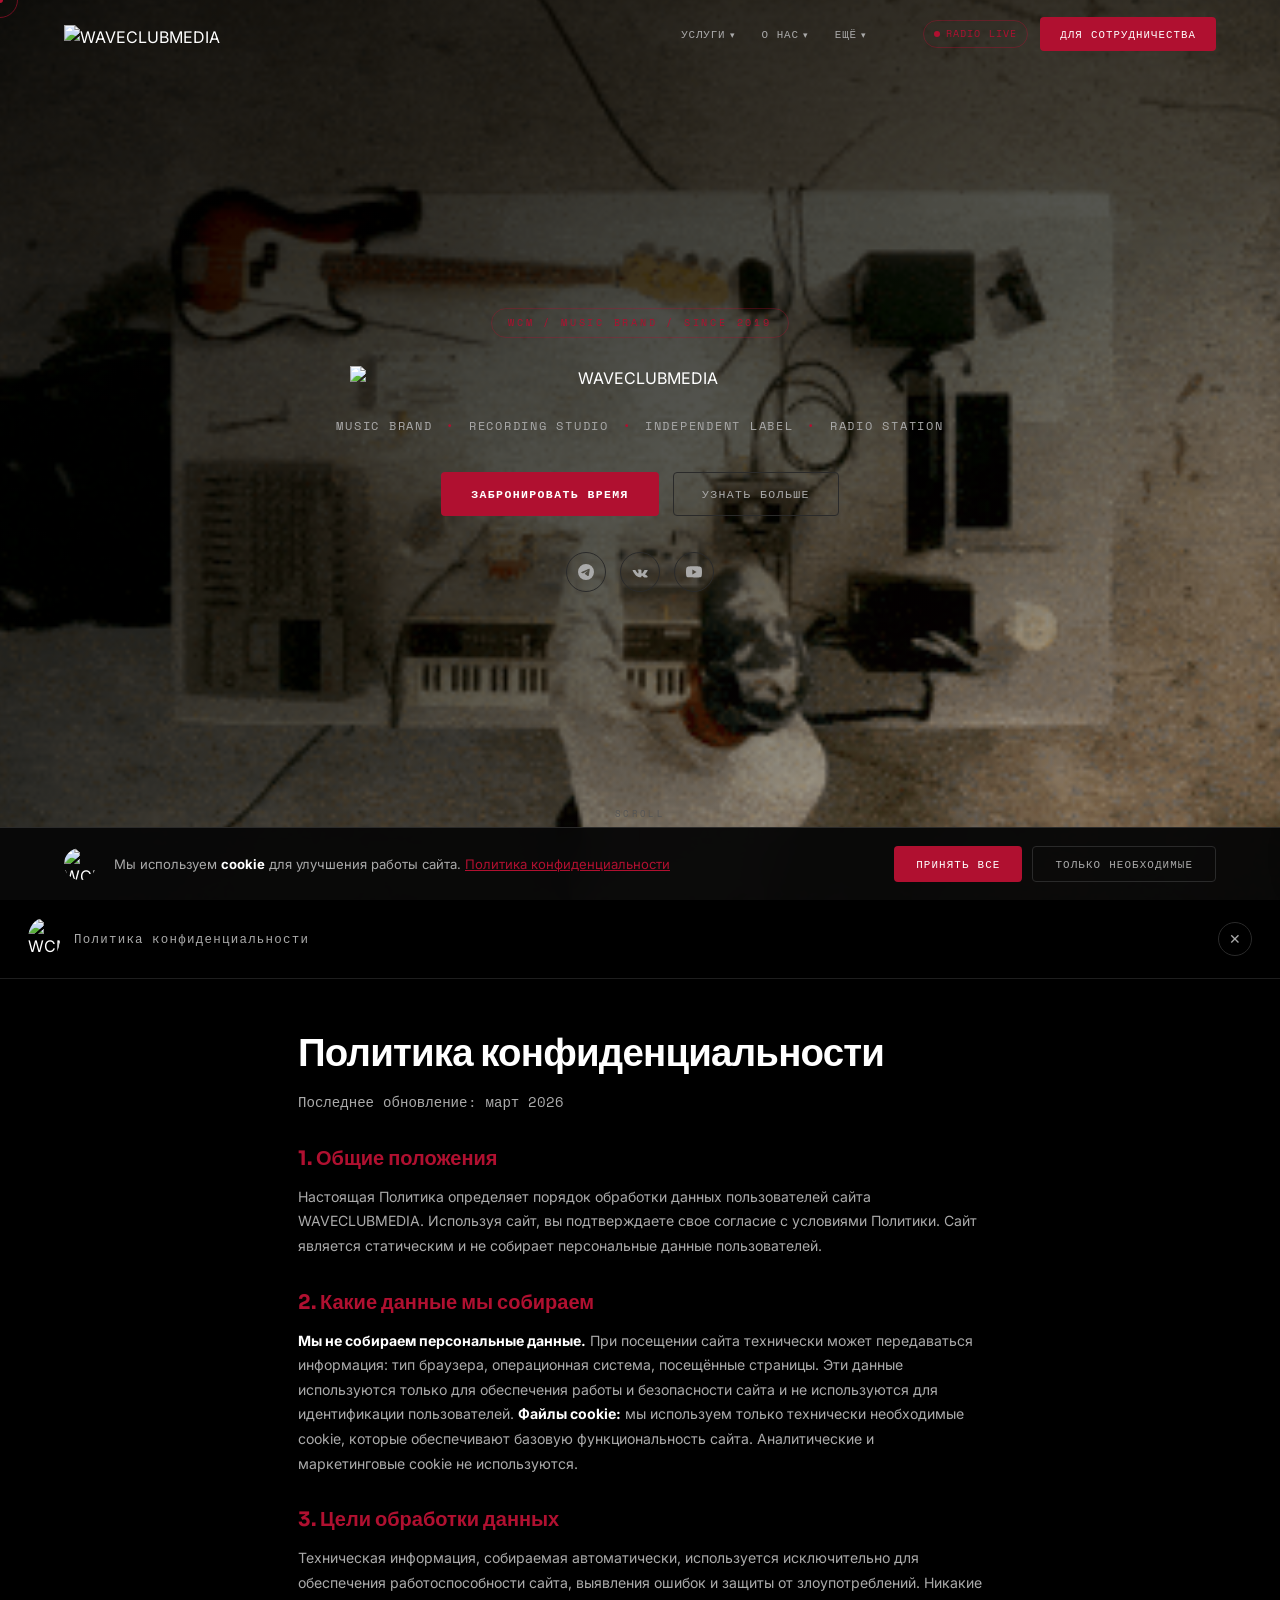
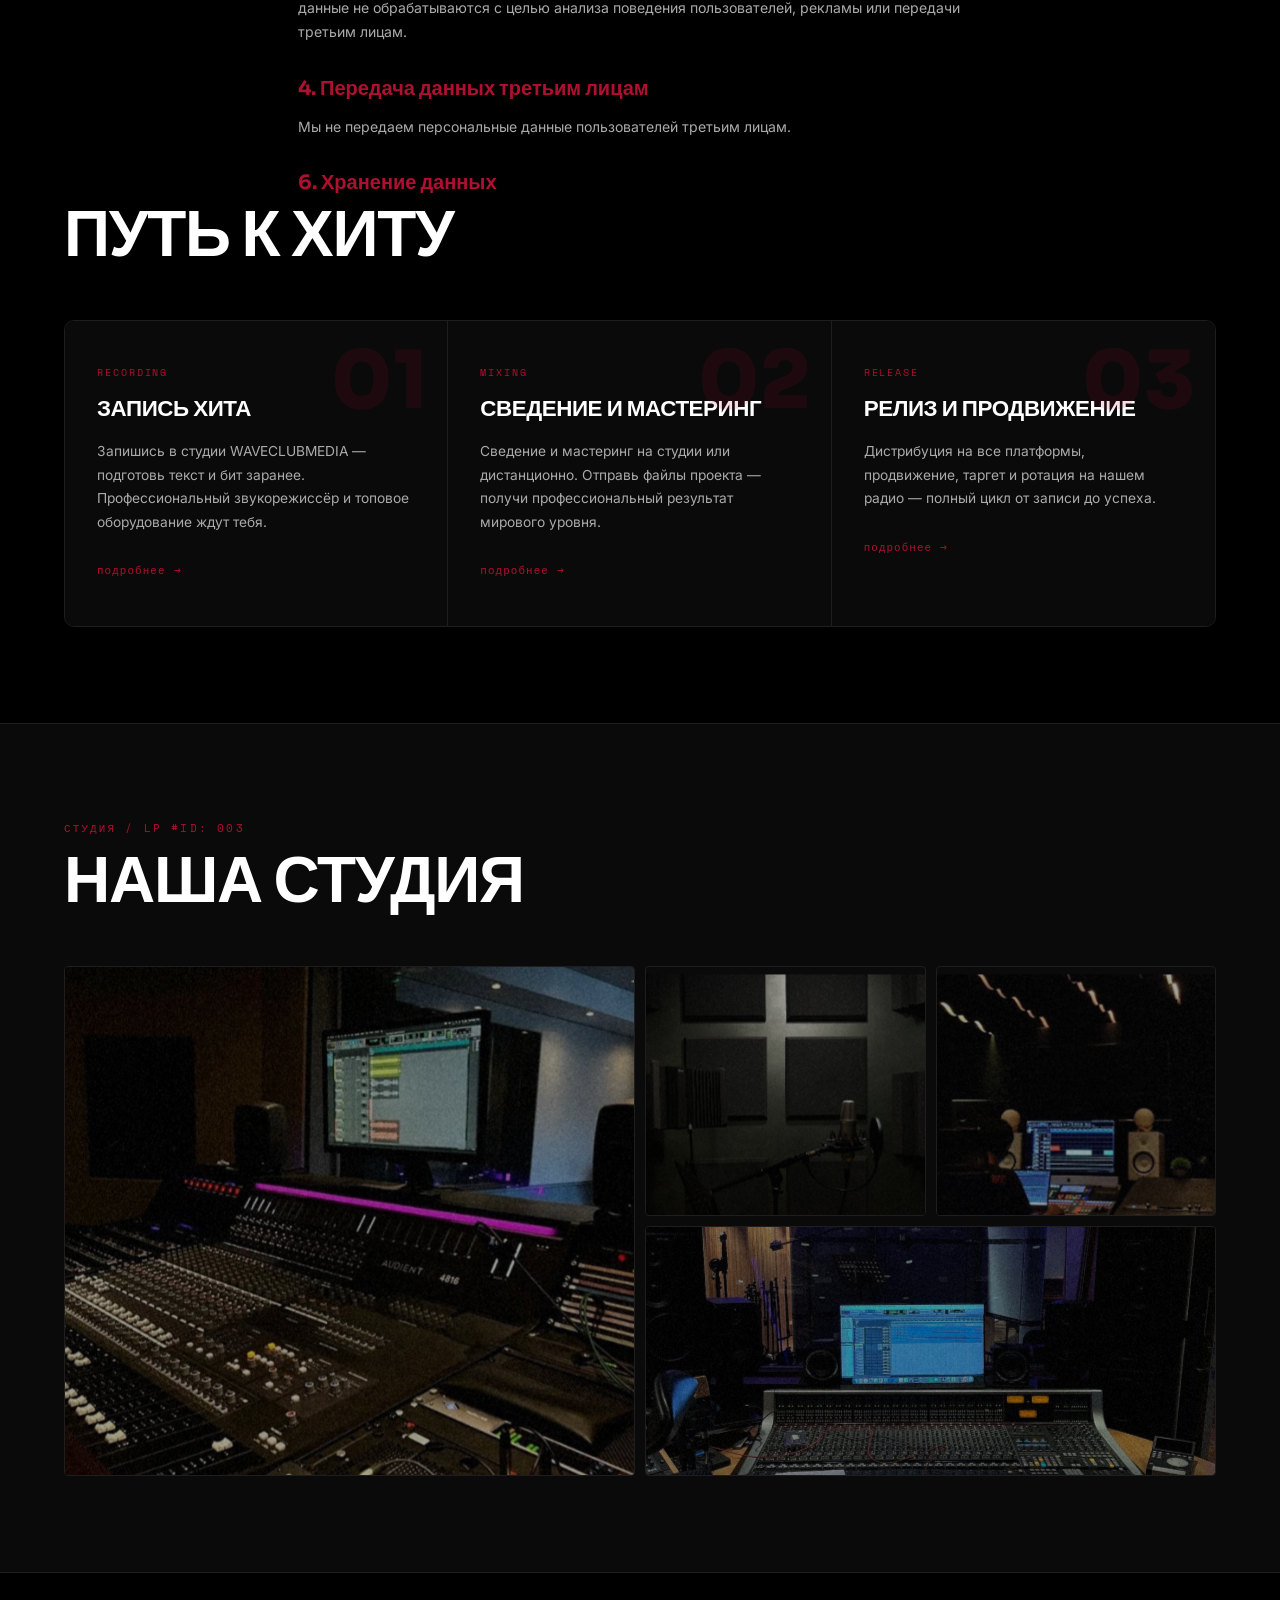
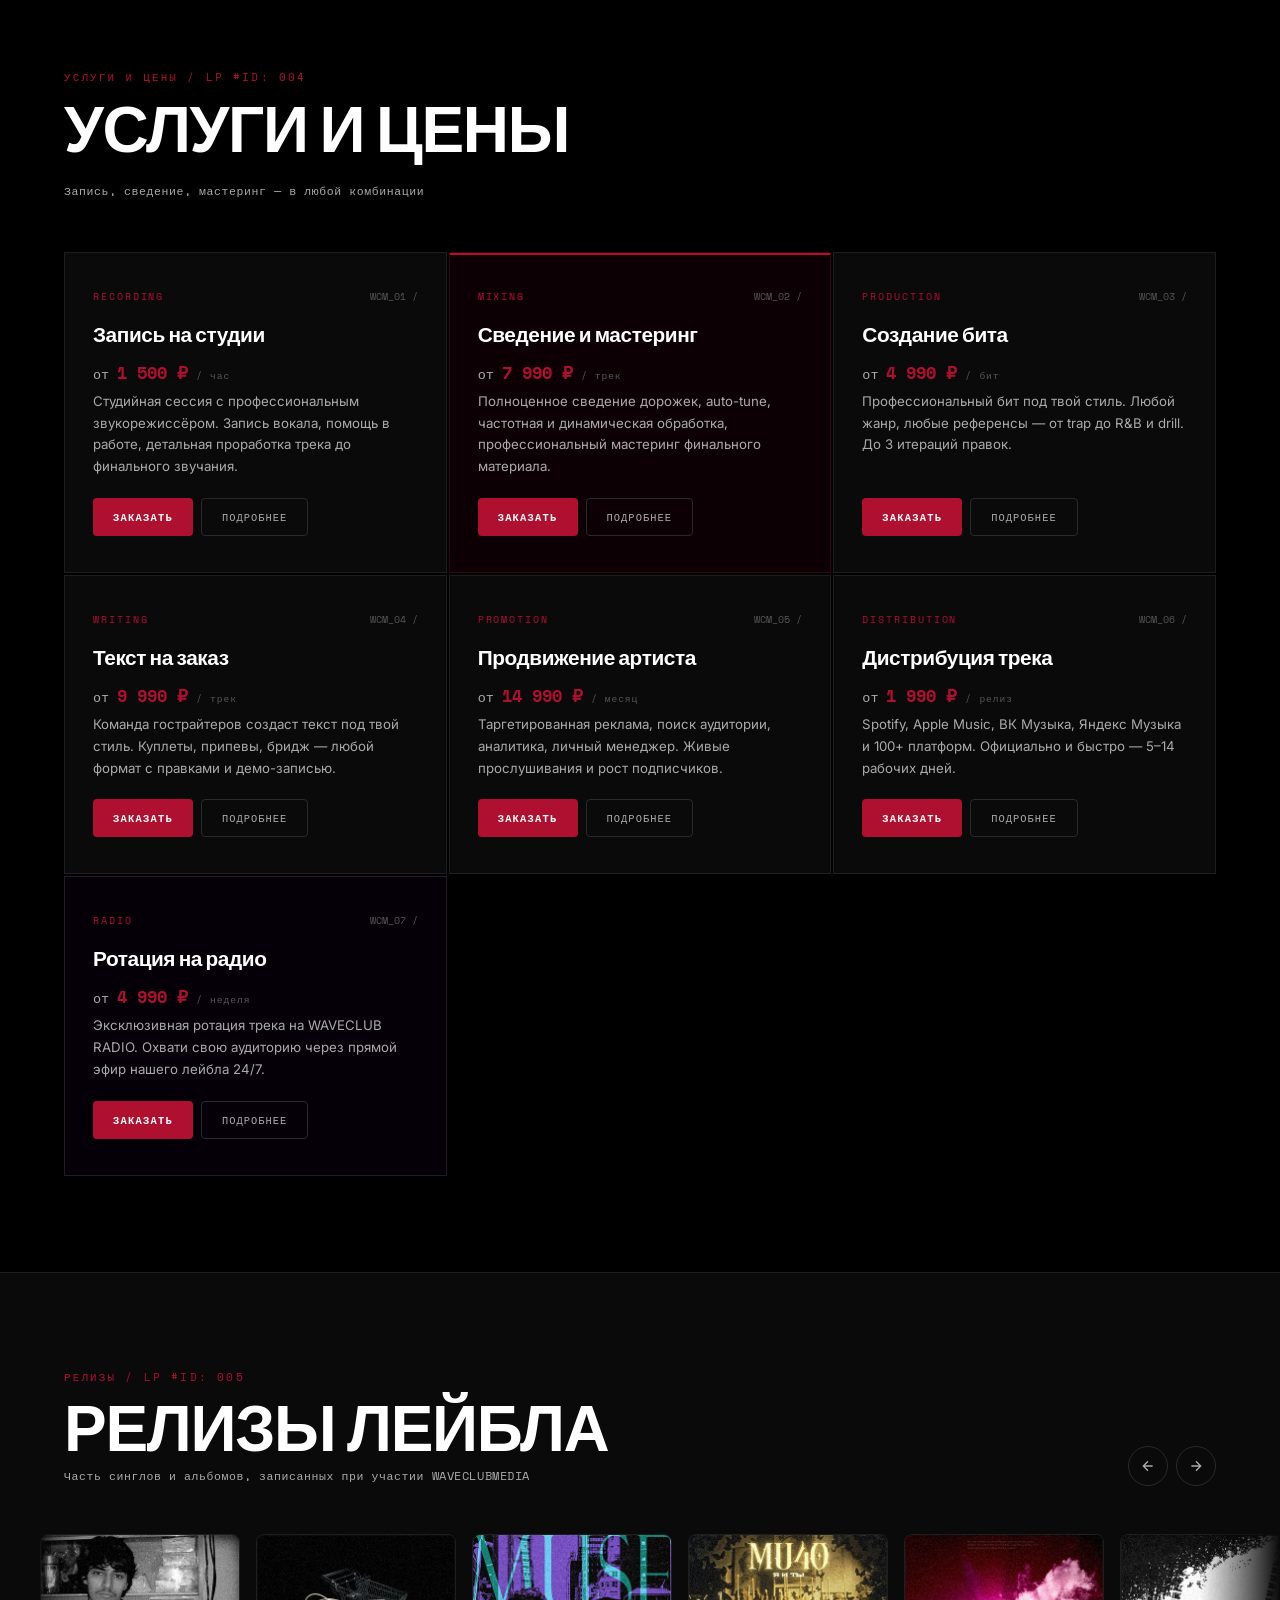
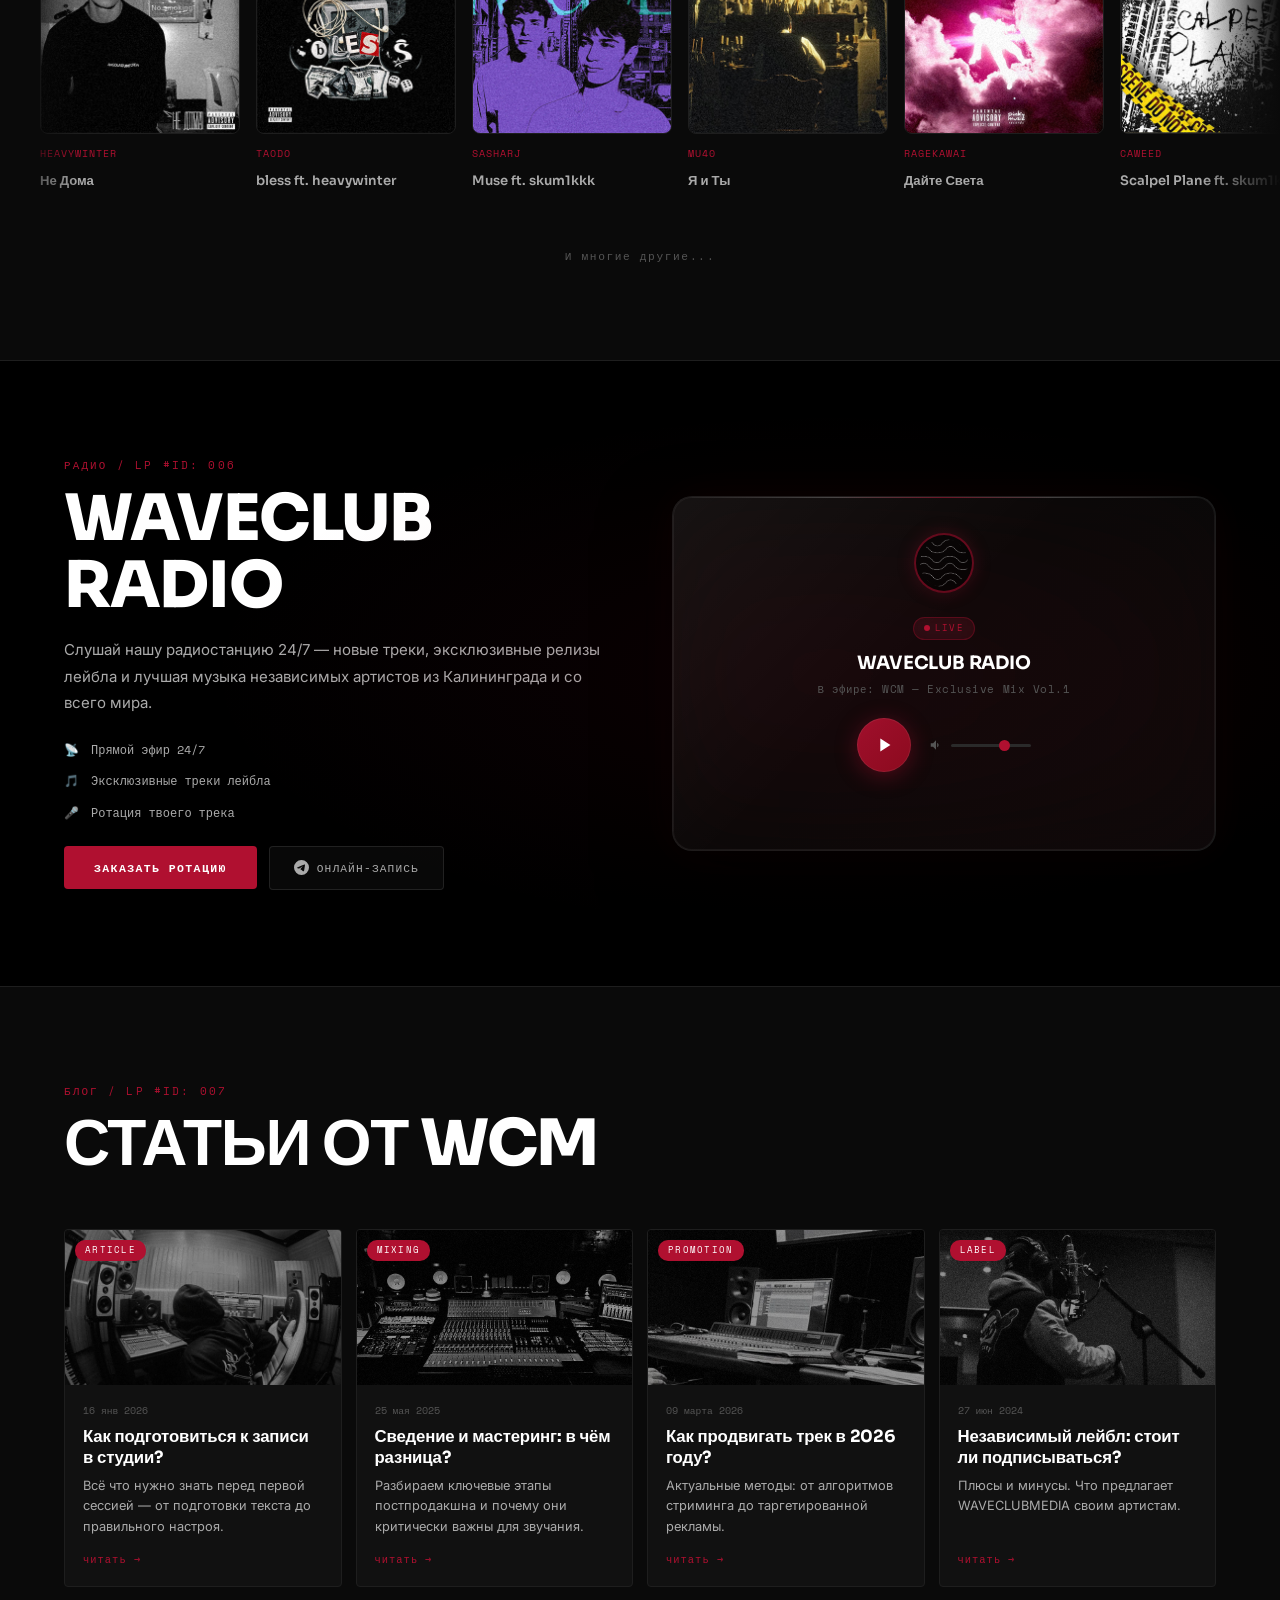
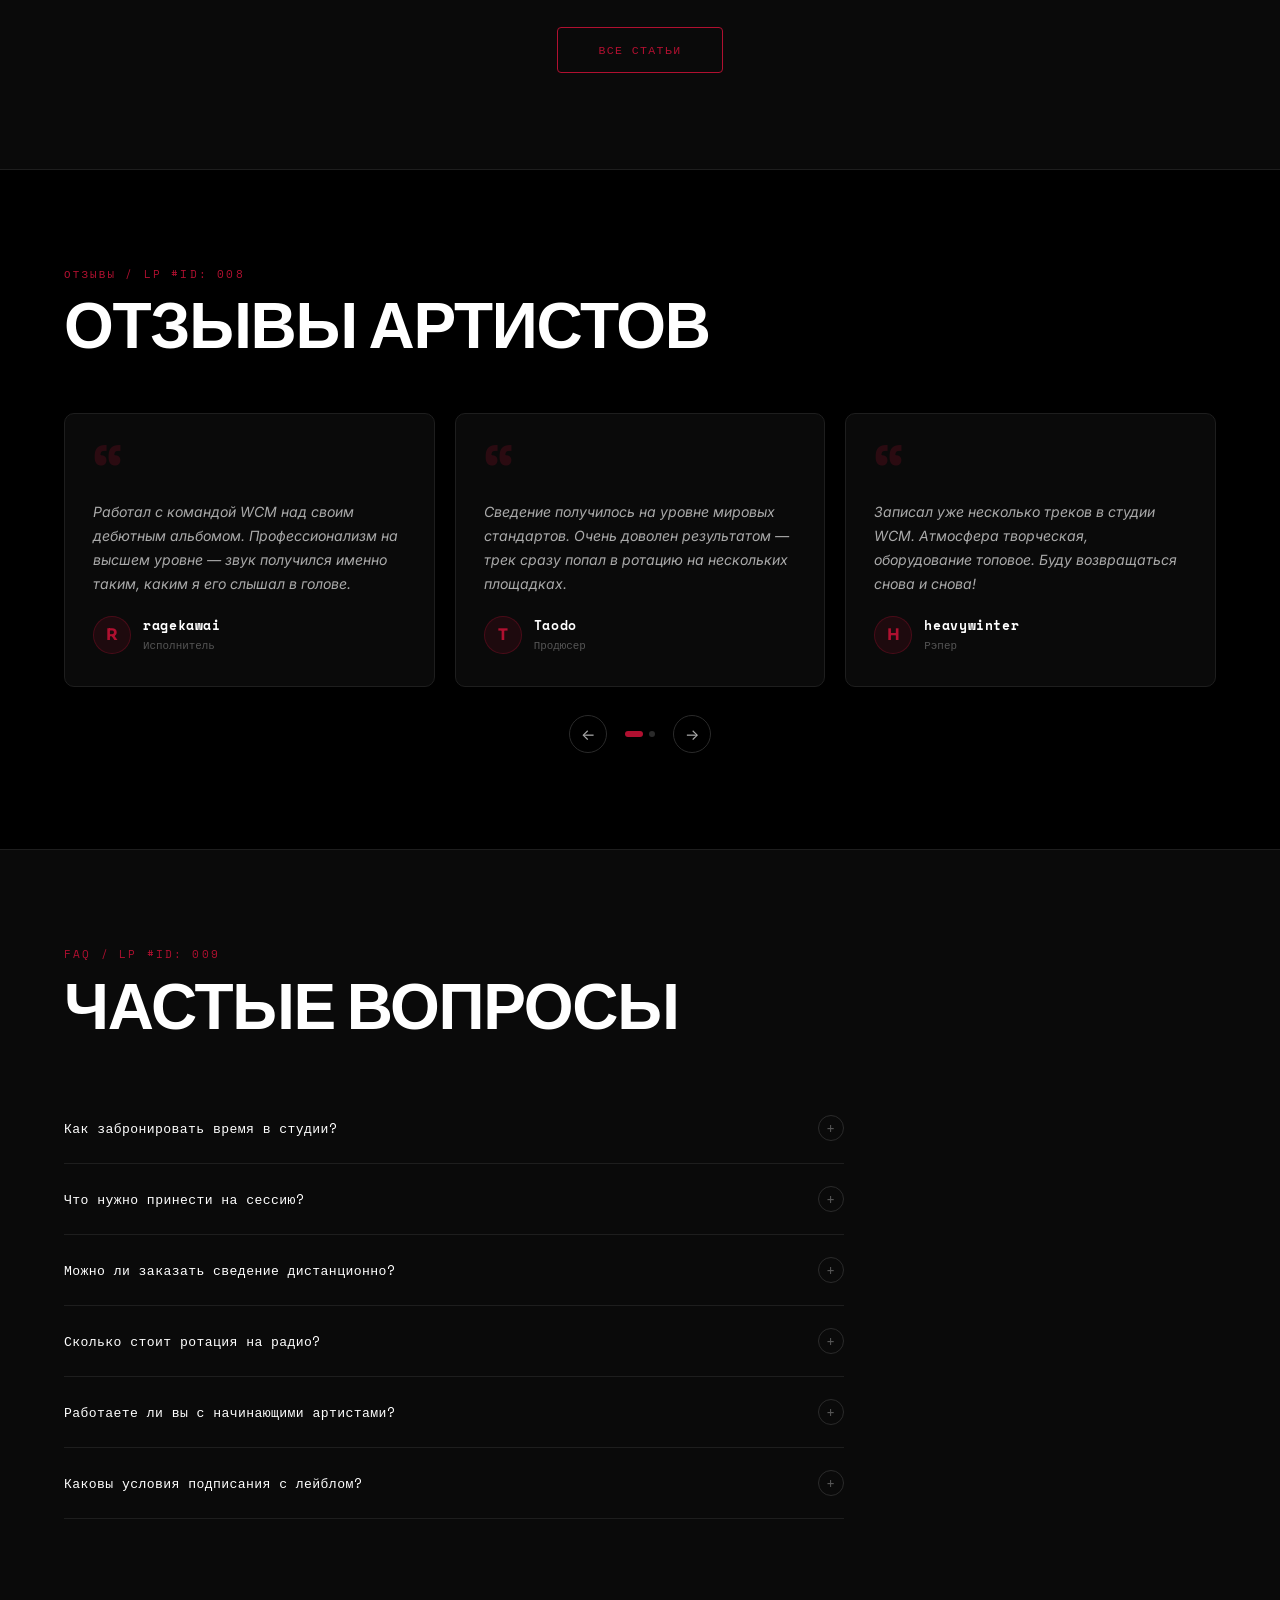
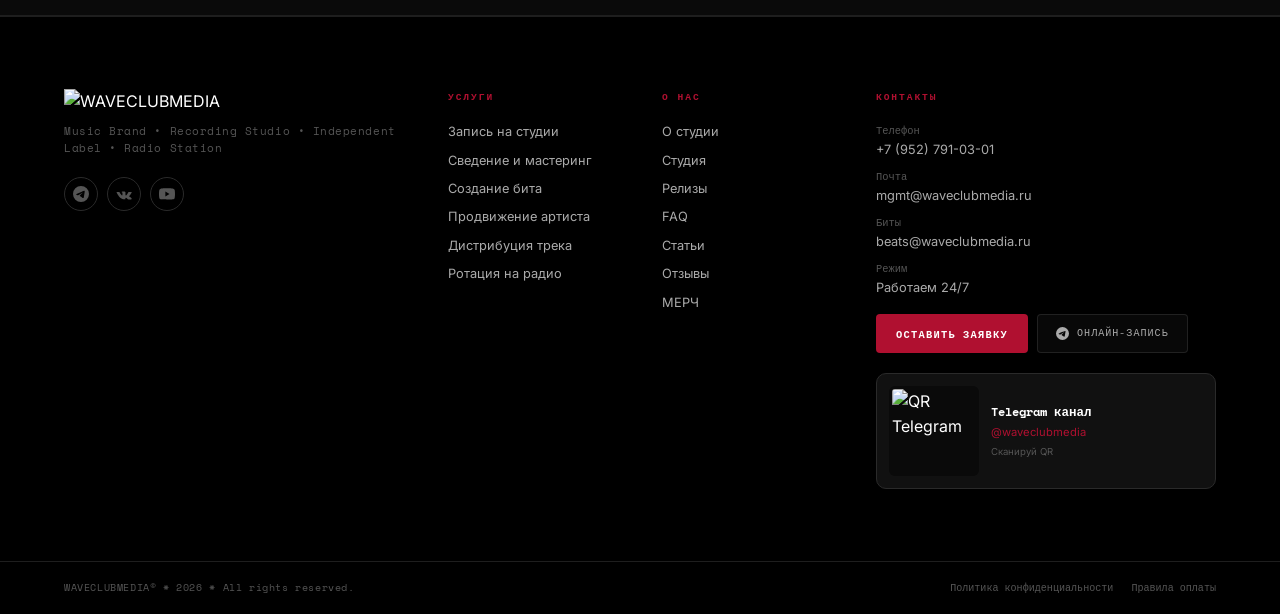
==== commit 7bf91817: "Update index.html" ====
--- a/index.html
+++ b/index.html
@@ -502,45 +502,6 @@
     </div>
   </div>
 </section>
-
-<!-- MAP -->
-<section class="section bg-black" id="map-section">
-  <div class="container">
-    <div class="map-grid">
-      <div class="map-left">
-        <span class="stag">Адрес / Lp #id: 010</span>
-        <h2 class="stitle">КАК НАС НАЙТИ</h2>
-        <div class="map-addr">
-          <span class="map-icon">&#128205;</span>
-          <div>
-            <p class="map-line"><strong>Молодёжная улица, 13</strong></p>
-            <p class="map-line">пос. Малое Исаково</p>
-            <p class="map-line">Калининград</p>
-          </div>
-        </div>
-        <div class="map-details">
-          <div class="map-det"><span>&#128336;</span><div><strong>Работаем</strong><span>Круглосуточно, 24/7</span></div></div>
-          <div class="map-det"><span>&#128222;</span><div><strong>Телефон</strong><a href="tel:+79527910301">+7 (952) 791-03-01</a></div></div>
-          <div class="map-det"><span>&#9992;&#65039;</span><div><strong>Telegram-бот</strong><a href="https://t.me/waveclubmedia_bot" target="_blank">@waveclubmedia_bot</a></div></div>
-        </div>
-        <a href="https://yandex.ru/maps/?pt=20.587114,54.735890&z=15" target="_blank" rel="noopener" class="btn-red" style="display:inline-flex;align-items:center;gap:8px;">
-          <svg width="14" height="14" viewBox="0 0 24 24" fill="currentColor"><path d="M12 2C8.13 2 5 5.13 5 9c0 5.25 7 13 7 13s7-7.75 7-13c0-3.87-3.13-7-7-7zm0 9.5c-1.38 0-2.5-1.12-2.5-2.5s1.12-2.5 2.5-2.5 2.5 1.12 2.5 2.5-1.12 2.5-2.5 2.5z"/></svg>
-          Открыть в картах
-        </a>
-      </div>
-      <div class="map-right">
-        <div class="map-frame-box">
-          <iframe src="https://www.openstreetmap.org/export/embed.html?bbox=20.577%2C54.726%2C20.597%2C54.746&layer=mapnik&marker=54.7359%2C20.5871" class="map-iframe" title="WAVECLUBMEDIA" loading="lazy"></iframe>
-          <div class="map-badge">
-            <img src="https://raw.githubusercontent.com/mrgrayyooo/wcm/refs/heads/main/logo.png" alt="WCM" width="24">
-            <span>WAVECLUBMEDIA Studio</span>
-          </div>
-        </div>
-      </div>
-    </div>
-  </div>
-</section>
-
 <!-- FOOTER -->
 <footer class="footer" id="contacts">
   <div class="footer-top">
@@ -581,9 +542,8 @@
         <div class="foot-contacts">
           <h4>Контакты</h4>
           <p><span>Телефон</span><a href="tel:+79527910301">+7 (952) 791-03-01</a></p>
-          <p><span>Почта</span><a href="mailto:info@waveclubmedia.com">info@waveclubmedia.com</a></p>
-          <p><span>Биты</span><a href="mailto:beats@waveclubmedia.com">beats@waveclubmedia.com</a></p>
-          <p><span>Адрес</span><a href="#map-section">Молодёжная ул., 13, Калининград</a></p>
+          <p><span>Почта</span><a href="mailto:mgmt@waveclubmedia.ru">mgmt@waveclubmedia.ru</a></p>
+          <p><span>Биты</span><a href="mailto:beats@waveclubmedia.ru">beats@waveclubmedia.ru</a></p>
           <p><span>Режим</span><span>Работаем 24/7</span></p>
           <div class="foot-cta-btns">
             <button class="btn-red btn-sm" id="footerBook">Оставить заявку</button>
@@ -607,7 +567,7 @@
   <div class="foot-bar">
     <div class="container">
       <div class="foot-bar-inner">
-        <span>WAVECLUBMEDIA Ltd.&copy * 2026 * All rights reserved.</span>
+        <span>WAVECLUBMEDIA&copy * 2026 * All rights reserved.</span>
         <div class="foot-legal">
           <a href="#" id="openPrivacy">Политика конфиденциальности</a>
           <a href="#" id="openPayments">Правила оплаты</a>
@@ -627,29 +587,26 @@
   <div class="priv-body">
     <div class="priv-inner">
       <h1>Политика конфиденциальности</h1>
-      <p class="priv-date">Последнее обновление: январь 2024</p>
+      <p class="priv-date">Последнее обновление: март 2026</p>
       <h2>1. Общие положения</h2>
-      <p>Настоящая Политика определяет порядок сбора, использования, хранения и защиты персональных данных пользователей сайта WAVECLUBMEDIA. Используя сайт, вы соглашаетесь с условиями Политики.</p>
+      <p>Настоящая Политика определяет порядок обработки данных пользователей сайта WAVECLUBMEDIA. Используя сайт, вы подтверждаете свое согласие с условиями Политики. Сайт является статическим и не собирает персональные данные пользователей.</p>
       <h2>2. Какие данные мы собираем</h2>
-      <p><strong>Личные данные:</strong> имя, email, телефон при заполнении форм. <strong>Технические данные:</strong> IP-адрес, браузер, ОС, посещённые страницы. <strong>Cookie:</strong> для улучшения работы сайта.</p>
-      <h2>3. Использование файлов cookie</h2>
-      <p>Необходимые cookie — базовая функциональность сайта. Аналитические cookie — анализ посещаемости. Маркетинговые cookie — показ релевантной рекламы. Вы можете отключить необязательные cookie при первом посещении.</p>
-      <h2>4. Цели обработки данных</h2>
-      <p>Обработка заявок и бронирований, связь по вопросам услуг, информационные рассылки (с вашего согласия), улучшение качества сервиса, соблюдение требований законодательства.</p>
-      <h2>5. Передача данных третьим лицам</h2>
-      <p>Мы не продаём и не передаём данные третьим лицам, кроме случаев необходимых для оказания услуг или требований законодательства.</p>
+      <p><strong>Мы не собираем персональные данные.</strong> При посещении сайта технически может передаваться информация: тип браузера, операционная система, посещённые страницы. Эти данные используются только для обеспечения работы и безопасности сайта и не используются для идентификации пользователей. <strong>Файлы cookie:</strong> мы используем только технически необходимые cookie, которые обеспечивают базовую функциональность сайта. Аналитические и маркетинговые cookie не используются.</p>
+      <h2>3. Цели обработки данных</h2>
+      <p>Техническая информация, собираемая автоматически, используется исключительно для обеспечения работоспособности сайта, выявления ошибок и защиты от злоупотреблений. Никакие данные не обрабатываются с целью анализа поведения пользователей, рекламы или передачи третьим лицам.</p>
+      <h2>4. Передача данных третьим лицам</h2>
+      <p>Мы не передаем персональные данные пользователей третьим лицам.</p>
       <h2>6. Хранение данных</h2>
-      <p>Данные хранятся не дольше, чем необходимо для целей сбора или согласно требованиям применимого законодательства.</p>
+      <p>Технические журналы сервера хранятся ограниченное время, необходимое для обеспечения безопасности и стабильности работы сайта, после чего удаляются. Информация о согласии на использование cookie хранится в вашем браузере в виде технической cookie.</p>
       <h2>7. Ваши права</h2>
-      <p>Доступ к своим данным, исправление, удаление, отзыв согласия, подача жалобы в надзорный орган по защите данных.</p>
+      <p>Поскольку мы не собираем персональные данные, обращаться с запросами на получение информации об обработке ваших данных не требуется. Вы можете управлять cookie через настройки браузера.</p>
       <h2>8. Безопасность</h2>
-      <p>Мы применяем технические и организационные меры защиты данных от несанкционированного доступа, изменения или раскрытия.</p>
+      <p>Мы принимаем необходимые технические и организационные меры для защиты сайта и предотвращения несанкционированного доступа к технической информации.</p>
       <h2>9. Контакты</h2>
-      <p>Email: <a href="mailto:info@waveclubmedia.com">info@waveclubmedia.com</a> | Telegram: <a href="https://t.me/waveclubmedia" target="_blank">@waveclubmedia</a></p>
+      <p>Email: <a href="mailto:mgmt@waveclubmedia.ru">mgmt@waveclubmedia.ru</a> | Telegram: <a href="https://t.me/waveclubmedia" target="_blank">@waveclubmedia</a></p>
     </div>
   </div>
 </div>
-
 <!-- BOOKING MODAL -->
 <div class="modal" id="modal-booking">
   <div class="modal-bg" id="mbg"></div>
@@ -657,41 +614,33 @@
     <button class="modal-x" id="closeBooking">&#10005;</button>
     <img src="https://raw.githubusercontent.com/mrgrayyooo/wcm/refs/heads/main/logo.png" alt="WCM" width="44" style="margin:0 auto 16px;display:block;border-radius:50%;">
     <h3 class="modal-title" id="modalTitle">Забронировать время</h3>
-    <p class="modal-sub">Заполните форму &mdash; свяжемся в ближайшее время</p>
-    <div class="mform">
-      <input type="text" class="minput" placeholder="Ваше имя *" id="bName">
-      <input type="tel" class="minput" placeholder="Телефон или Telegram *" id="bContact">
-      <select class="minput" id="bService">
-        <option value="" disabled selected>Выберите услугу *</option>
-        <option>Запись на студии</option>
-        <option>Сведение и мастеринг</option>
-        <option>Создание бита</option>
-        <option>Текст на заказ</option>
-        <option>Продвижение артиста</option>
-        <option>Дистрибуция трека</option>
-        <option>Ротация на радио</option>
-      </select>
-      <textarea class="minput mtextarea" placeholder="Комментарий / пожелания" id="bComment"></textarea>
-      <p class="mprivacy">Нажимая «Отправить», вы соглашаетесь с <a href="#" id="mPrivLink">Политикой конфиденциальности</a></p>
-      <button class="btn-red btn-full" id="submitBooking">Отправить заявку</button>
+    <p class="modal-sub">Свяжитесь с нами! &mdash; ответим в ближайшее время</p>
+	<div class="foot-contacts">
+          <h4>Контакты</h4>
+          <p><span>Телефон</span><a href="tel:+79527910301">+7 (952) 791-03-01</a></p>
+          <p><span>Почта</span><a href="mailto:mgmt@waveclubmedia.ru">mgmt@waveclubmedia.ru</a></p>
+          <p><span>Биты</span><a href="mailto:beats@waveclubmedia.ru">beats@waveclubmedia.ru</a></p>
+          <p><span>Режим</span><span>Работаем 24/7</span></p>
+      <button class="btn-red btn-full" id="submitBooking">На главную</button>
     </div>
   </div>
 </div>
 
 <!-- COOP MODAL -->
-<div class="modal" id="modal-coop">
-  <div class="modal-bg" id="cbg"></div>
+<div class="modal" id="modal-booking">
+  <div class="modal-bg" id="mbg"></div>
   <div class="modal-box">
-    <button class="modal-x" id="closeCoop">&#10005;</button>
+    <button class="modal-x" id="closeBooking">&#10005;</button>
     <img src="https://raw.githubusercontent.com/mrgrayyooo/wcm/refs/heads/main/logo.png" alt="WCM" width="44" style="margin:0 auto 16px;display:block;border-radius:50%;">
-    <h3 class="modal-title">Для сотрудничества</h3>
-    <p class="modal-sub">Опишите предложение &mdash; ответим в ближайшее время</p>
-    <div class="mform">
-      <input type="text" class="minput" placeholder="Ваше имя / проект *" id="cName">
-      <input type="text" class="minput" placeholder="Контакт (email / Telegram) *" id="cContact">
-      <textarea class="minput mtextarea" placeholder="Опишите предложение *" id="cMsg"></textarea>
-      <p class="mprivacy">Нажимая «Отправить», вы соглашаетесь с <a href="#" id="cPrivLink">Политикой конфиденциальности</a></p>
-      <button class="btn-red btn-full" id="submitCoop">Отправить</button>
+    <h3 class="modal-title" id="modalTitle">Забронировать время</h3>
+    <p class="modal-sub">Свяжитесь с нами! &mdash; ответим в ближайшее время</p>
+	<div class="foot-contacts">
+          <h4>Контакты</h4>
+          <p><span>Телефон</span><a href="tel:+79527910301">+7 (952) 791-03-01</a></p>
+          <p><span>Почта</span><a href="mailto:mgmt@waveclubmedia.ru">mgmt@waveclubmedia.ru</a></p>
+          <p><span>Биты</span><a href="mailto:beats@waveclubmedia.ru">beats@waveclubmedia.ru</a></p>
+          <p><span>Режим</span><span>Работаем 24/7</span></p>
+      <button class="btn-red btn-full" id="submitBooking">На главную</button>
     </div>
   </div>
 </div>
@@ -699,7 +648,7 @@
 <!-- TOAST -->
 <div class="toast" id="toast">
   <svg width="18" height="18" viewBox="0 0 24 24" fill="currentColor"><path d="M9 16.17L4.83 12l-1.42 1.41L9 19 21 7l-1.41-1.41L9 16.17z"/></svg>
-  Заявка отправлена! Мы свяжемся с вами.
+  Будем ждат вас!
 </div>
 
 <!-- ПЛАВАЮЩАЯ КНОПКА -->
@@ -707,7 +656,7 @@
   <svg width="18" height="18" viewBox="0 0 24 24" fill="none" stroke="currentColor" stroke-width="2">
     <path d="M8 6h13M8 12h13M8 18h13M3 6h.01M3 12h.01M3 18h.01"/>
   </svg>
-  <span>Записаться</span>
+  <span>Связаться</span>
 </button>
 
 <!-- PWA INSTALL BANNER -->
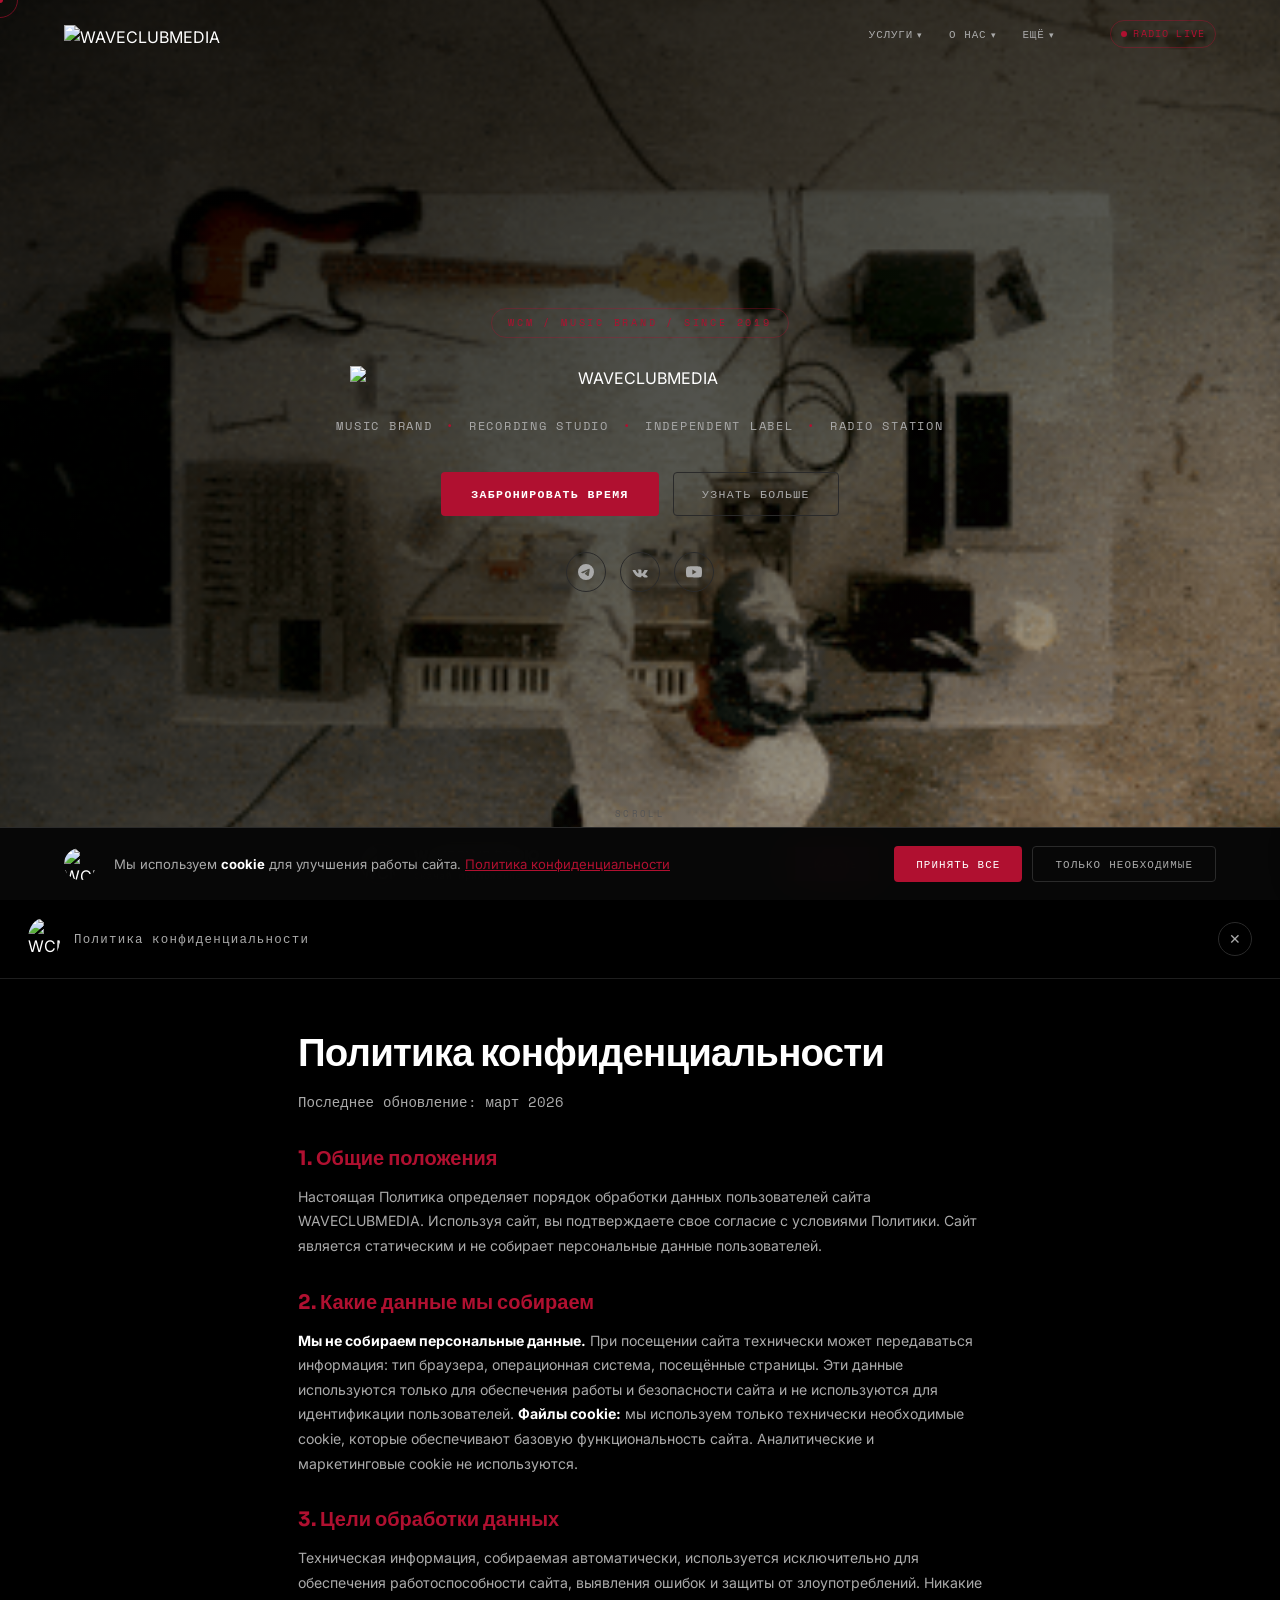
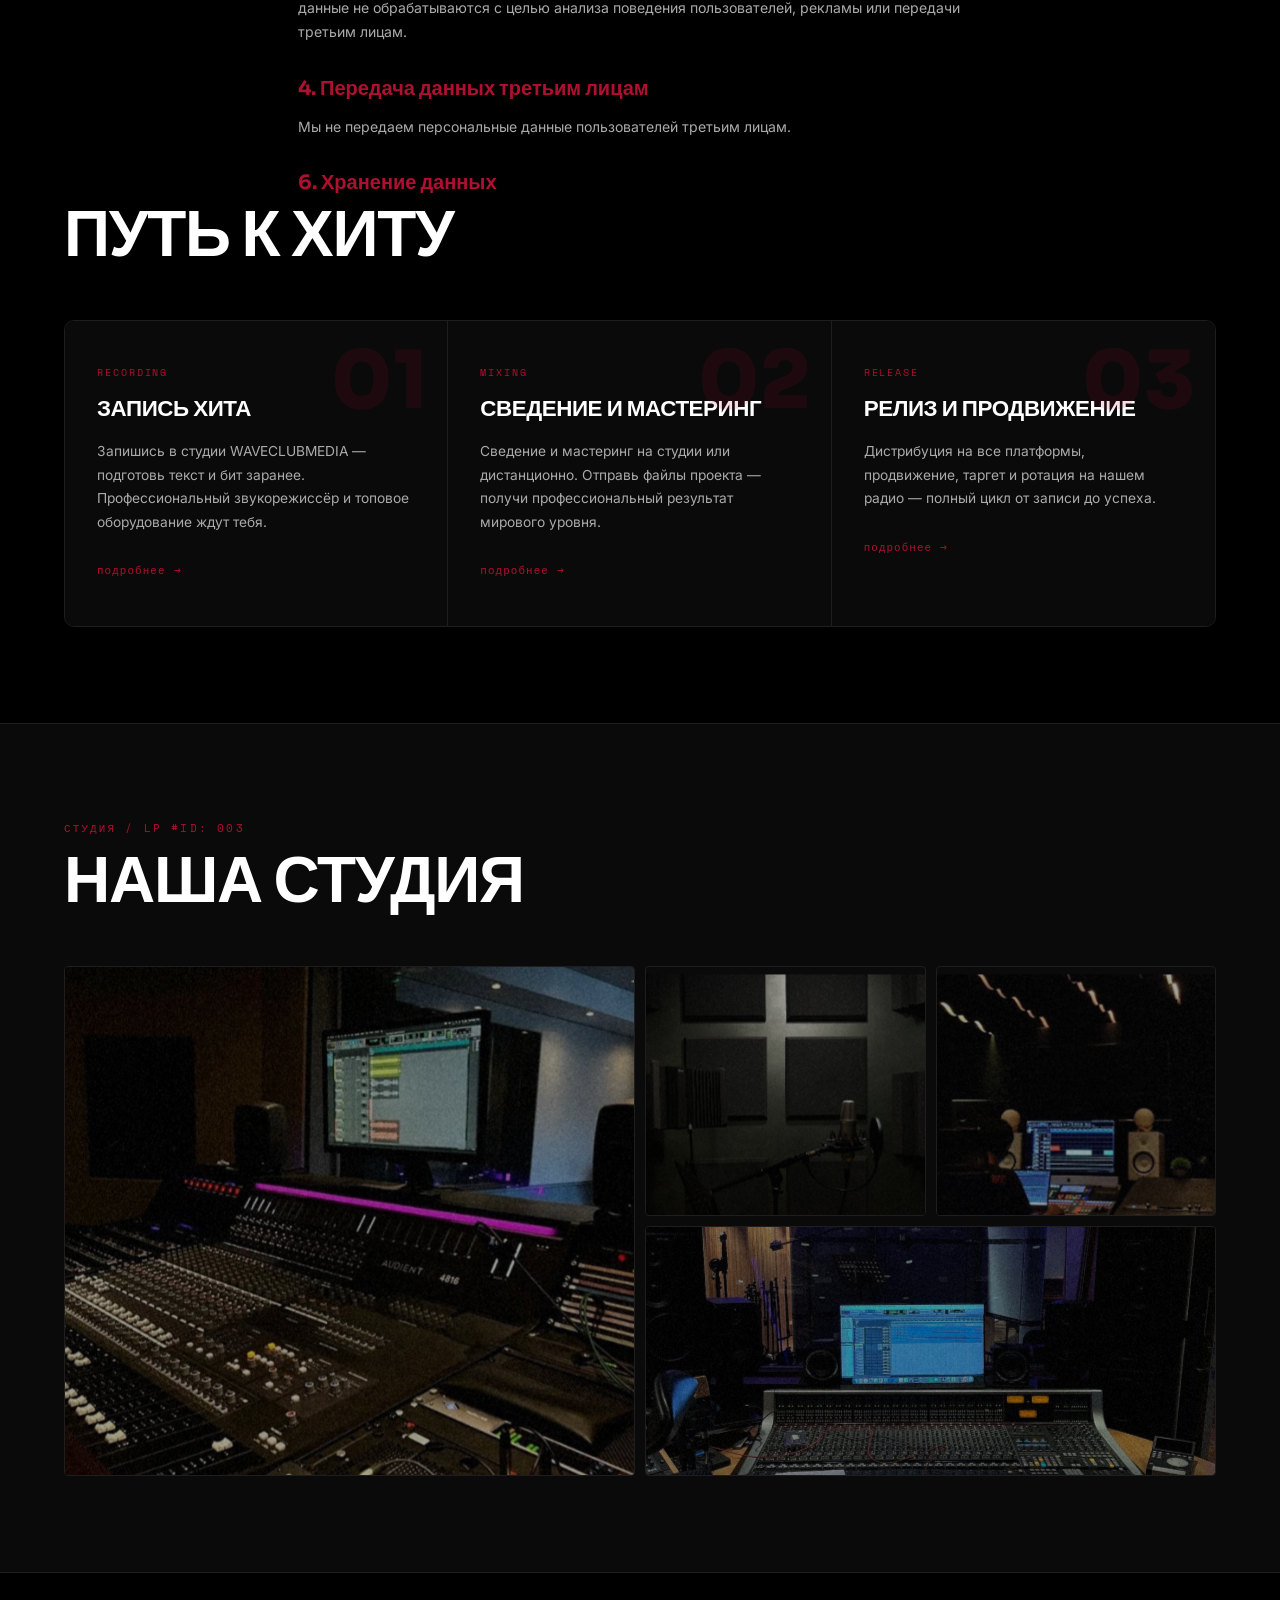
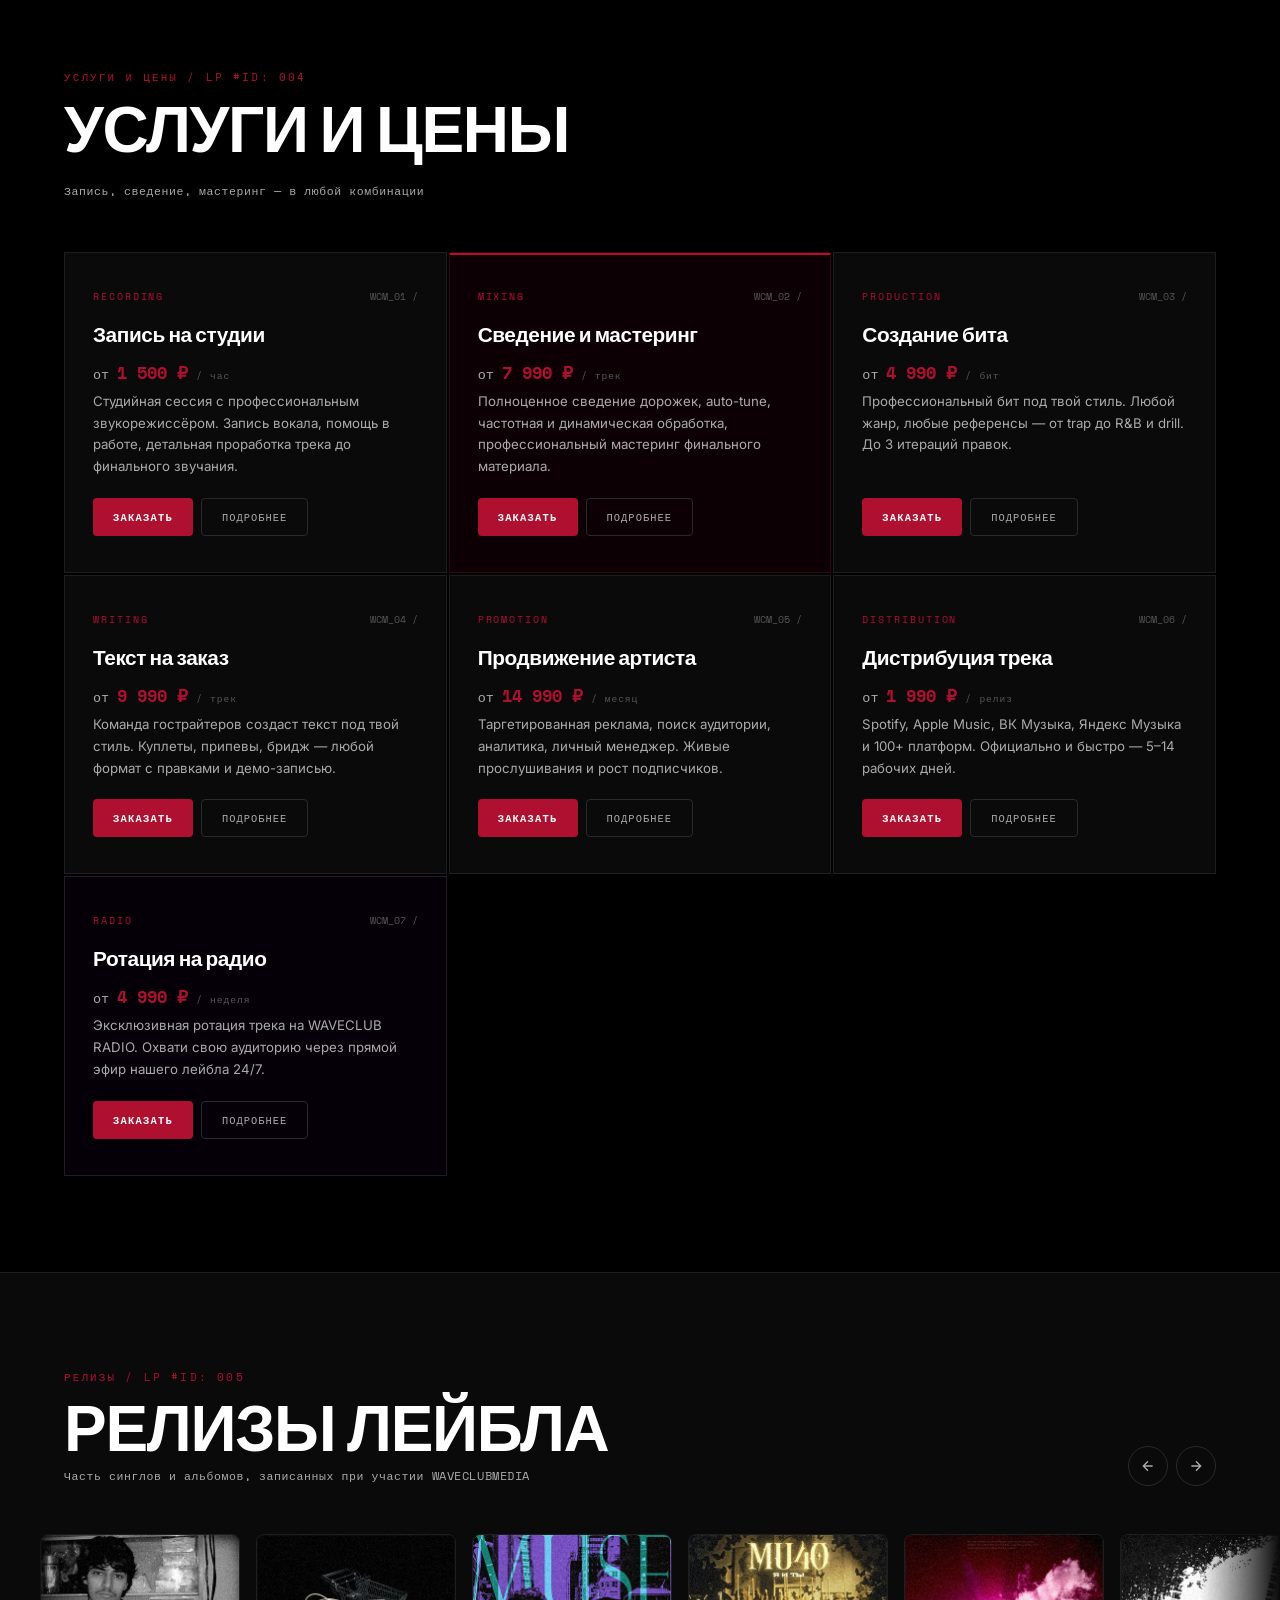
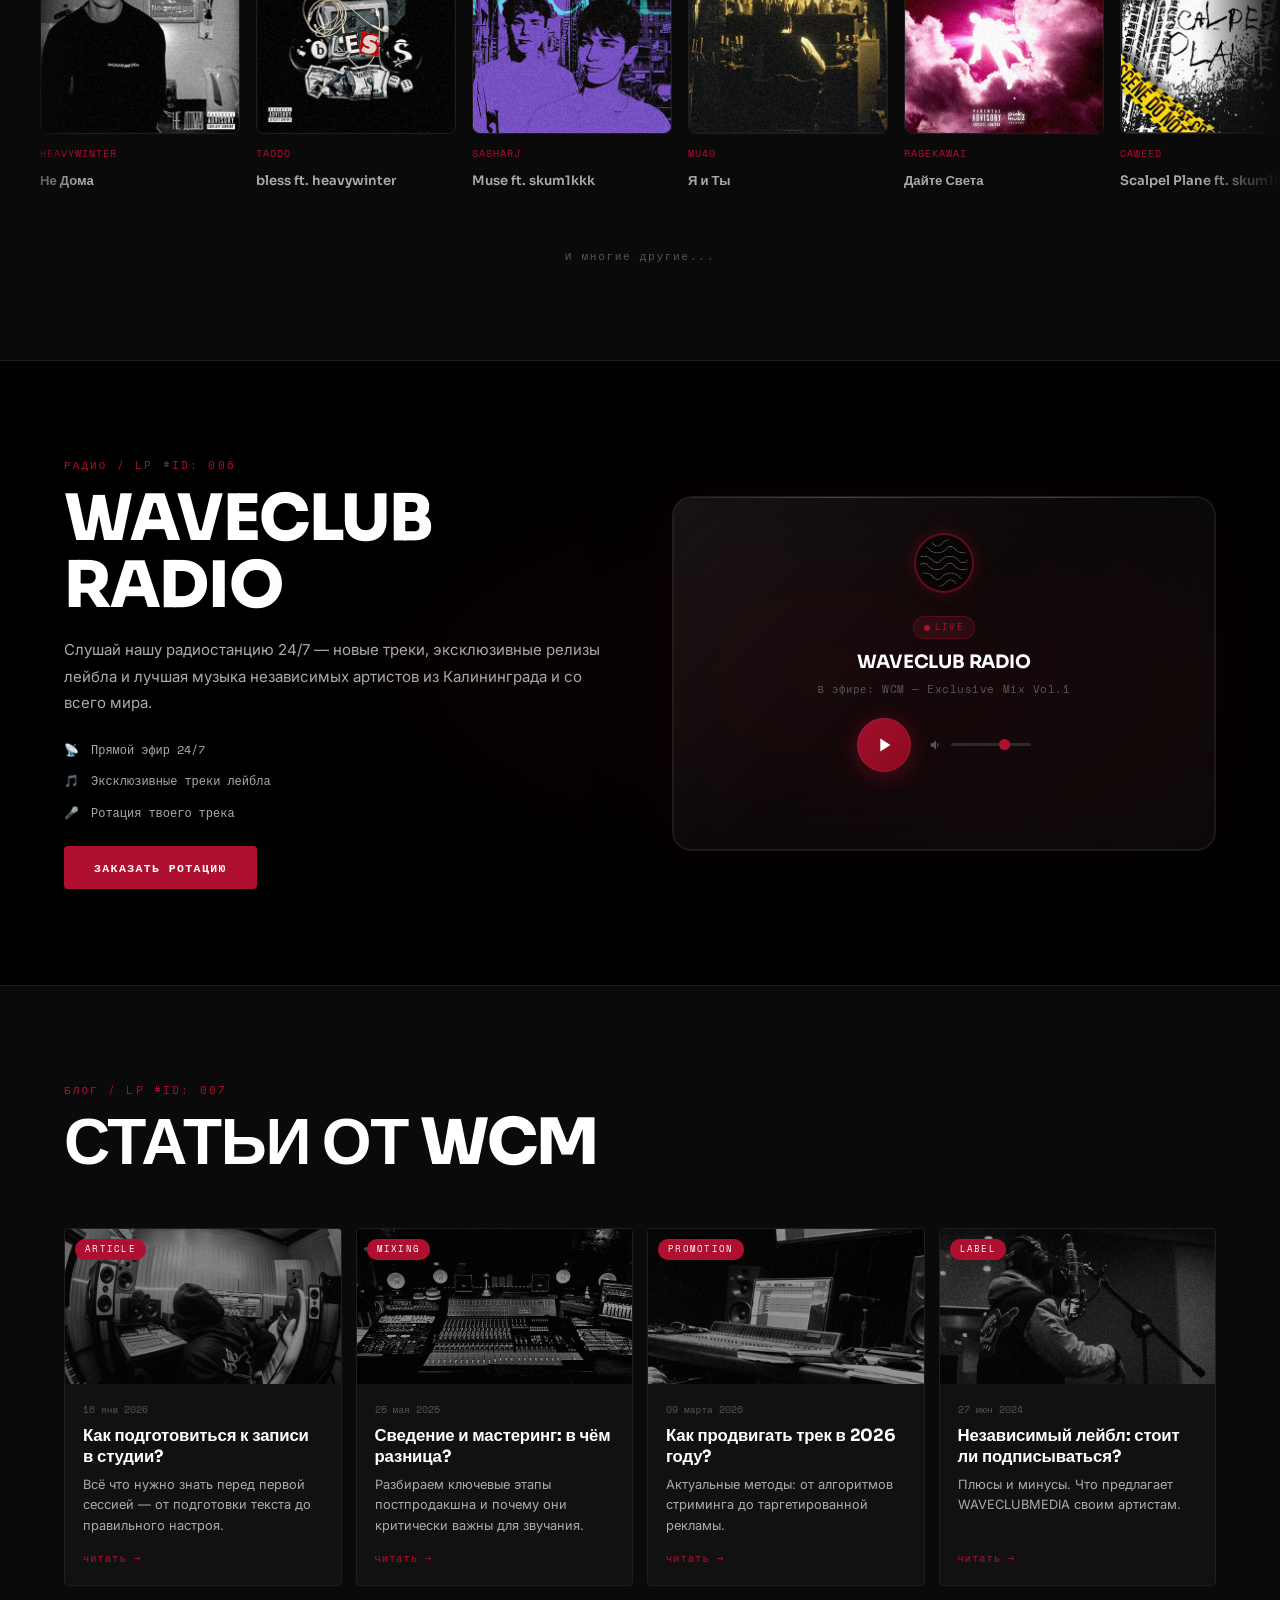
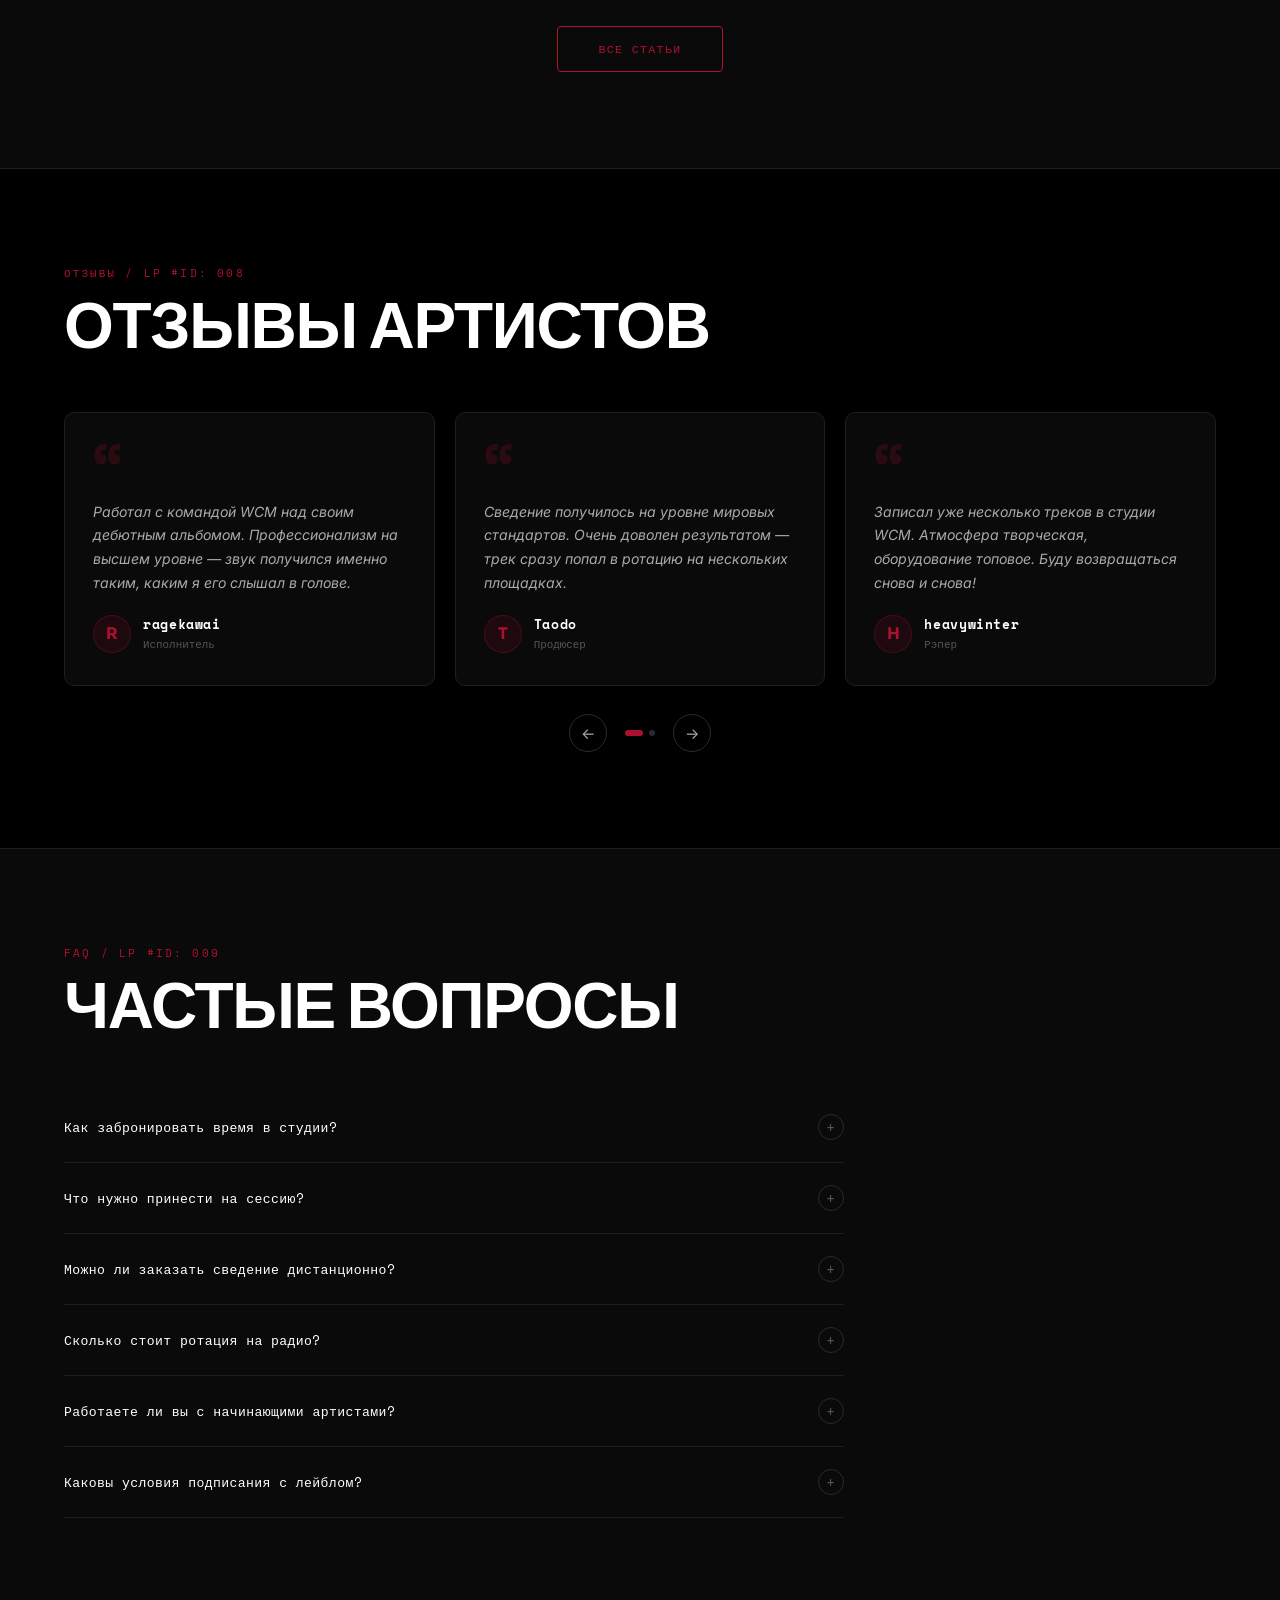
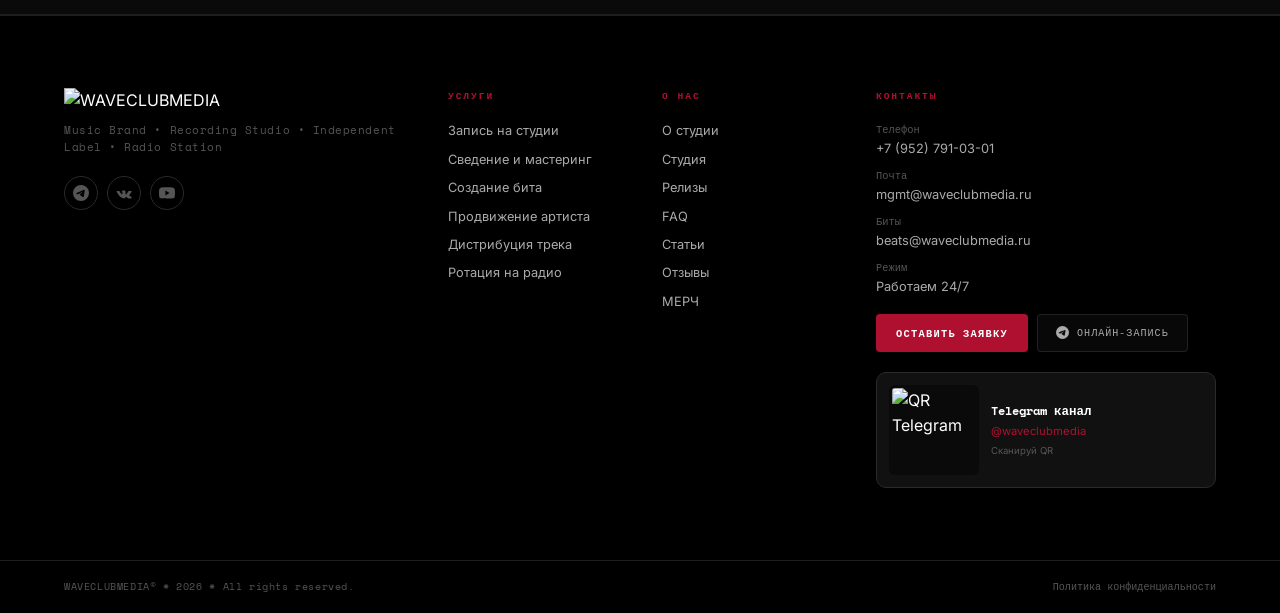
==== commit c93e7816: "Update index.html" ====
--- a/index.html
+++ b/index.html
@@ -93,7 +93,7 @@
     </div>
     <div class="nav-right">
       <div class="live-badge" id="liveRadioBadge"><span class="dot-pulse"></span>RADIO LIVE</div>
-      <button class="btn-coop" id="openCoop">Для сотрудничества</button>
+      <button class="modal" id="openCoop">Для сотрудничества</button>
       <button class="burger" id="burger" aria-label="Меню"><span></span><span></span><span></span></button>
     </div>
   </div>
@@ -411,10 +411,6 @@
         </div>
         <div class="radio-cta-row">
           <button class="btn-red" id="radioOrderBtn">Заказать ротацию</button>
-          <a href="https://t.me/waveclubmedia_bot" target="_blank" class="btn-tg">
-            <svg width="15" height="15" viewBox="0 0 24 24" fill="currentColor"><path d="M11.944 0A12 12 0 0 0 0 12a12 12 0 0 0 12 12 12 12 0 0 0 12-12A12 12 0 0 0 12 0zm4.962 7.224c.1-.002.321.023.465.14a.506.506 0 0 1 .171.325c.016.093.036.306.02.472-.18 1.898-.962 6.502-1.36 8.627-.168.9-.499 1.201-.82 1.23-.696.065-1.225-.46-1.9-.902-1.056-.693-1.653-1.124-2.678-1.8-1.185-.78-.417-1.21.258-1.91.177-.184 3.247-2.977 3.307-3.23.007-.032.014-.15-.056-.212s-.174-.041-.249-.024c-.106.024-1.793 1.14-5.061 3.345-.48.33-.913.49-1.302.48-.428-.008-1.252-.241-1.865-.44-.752-.245-1.349-.374-1.297-.789.027-.216.325-.437.893-.663 3.498-1.524 5.83-2.529 6.998-3.014 3.332-1.386 4.025-1.627 4.476-1.635z"/></svg>
-            Онлайн-запись
-          </a>
         </div>
       </div>
       <div class="radio-player-wrap">
@@ -570,7 +566,6 @@
         <span>WAVECLUBMEDIA&copy * 2026 * All rights reserved.</span>
         <div class="foot-legal">
           <a href="#" id="openPrivacy">Политика конфиденциальности</a>
-          <a href="#" id="openPayments">Правила оплаты</a>
         </div>
       </div>
     </div>
@@ -621,7 +616,6 @@
           <p><span>Почта</span><a href="mailto:mgmt@waveclubmedia.ru">mgmt@waveclubmedia.ru</a></p>
           <p><span>Биты</span><a href="mailto:beats@waveclubmedia.ru">beats@waveclubmedia.ru</a></p>
           <p><span>Режим</span><span>Работаем 24/7</span></p>
-      <button class="btn-red btn-full" id="submitBooking">На главную</button>
     </div>
   </div>
 </div>
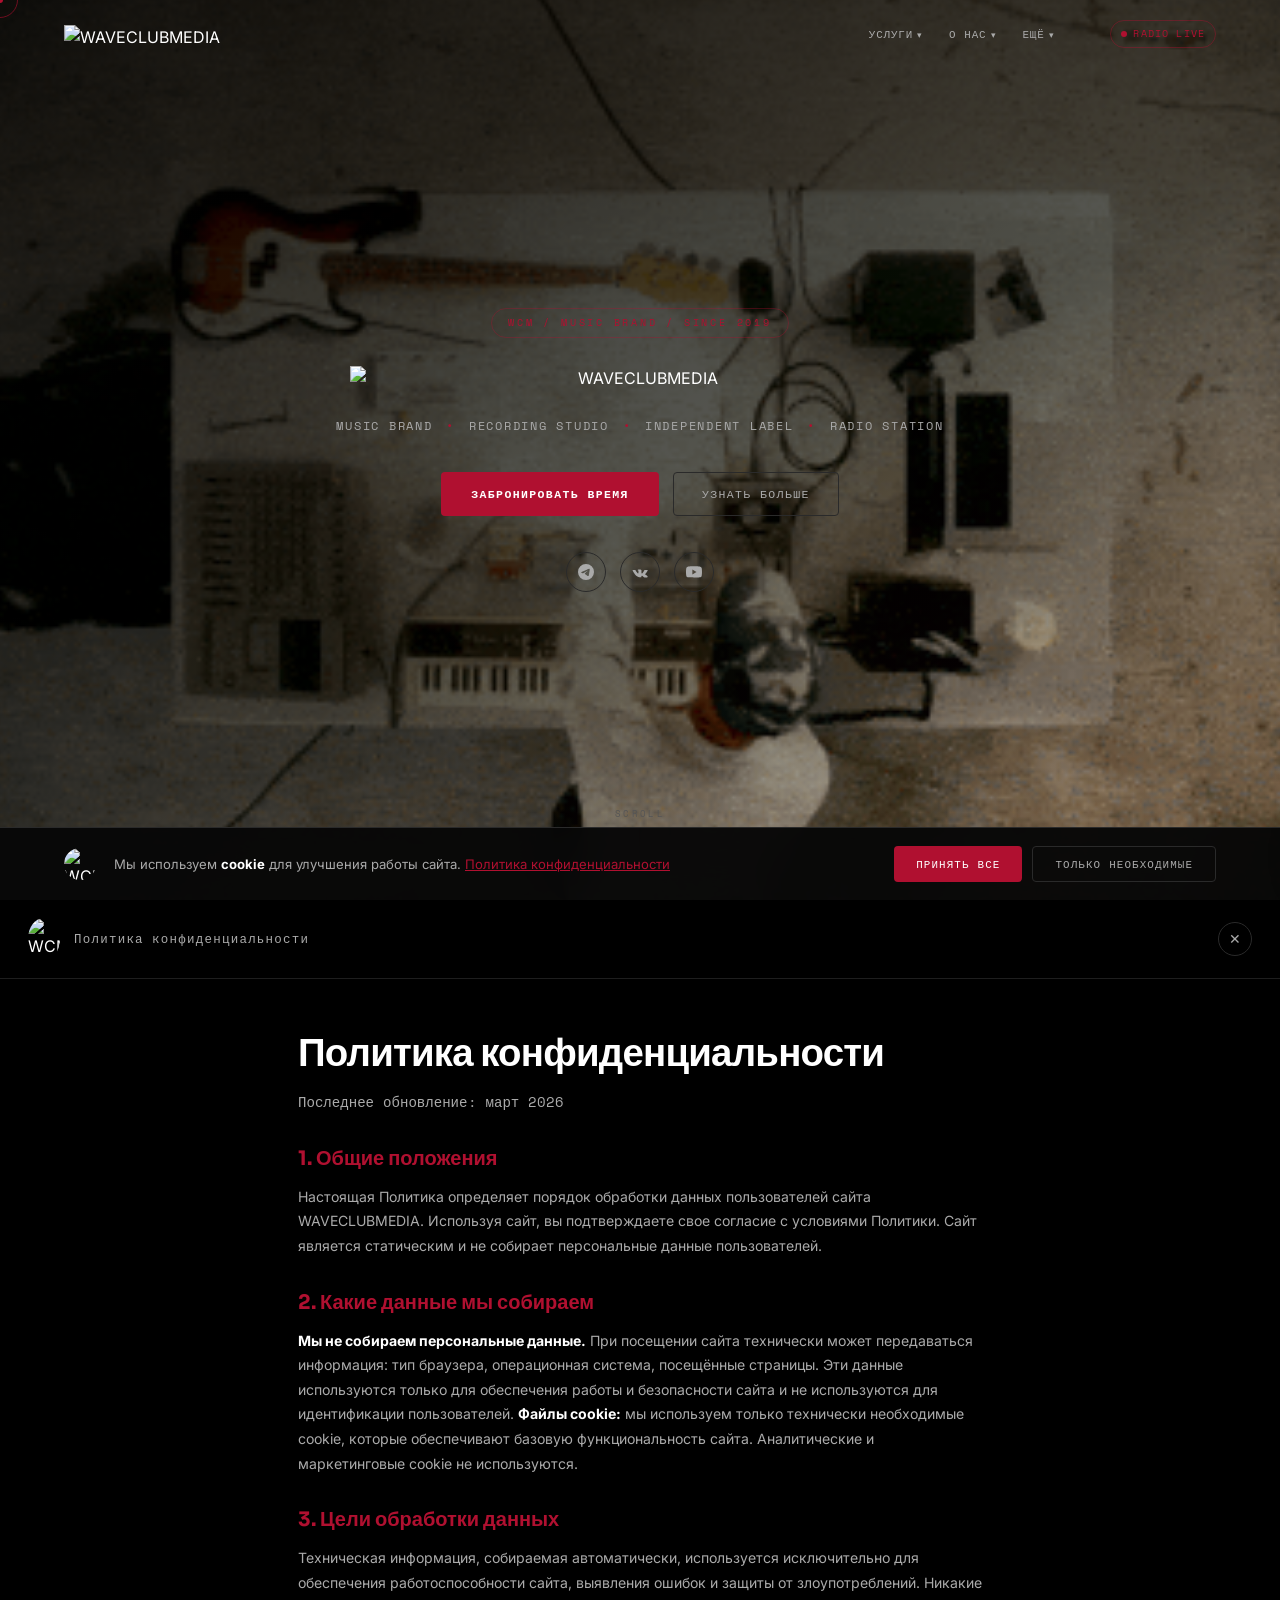
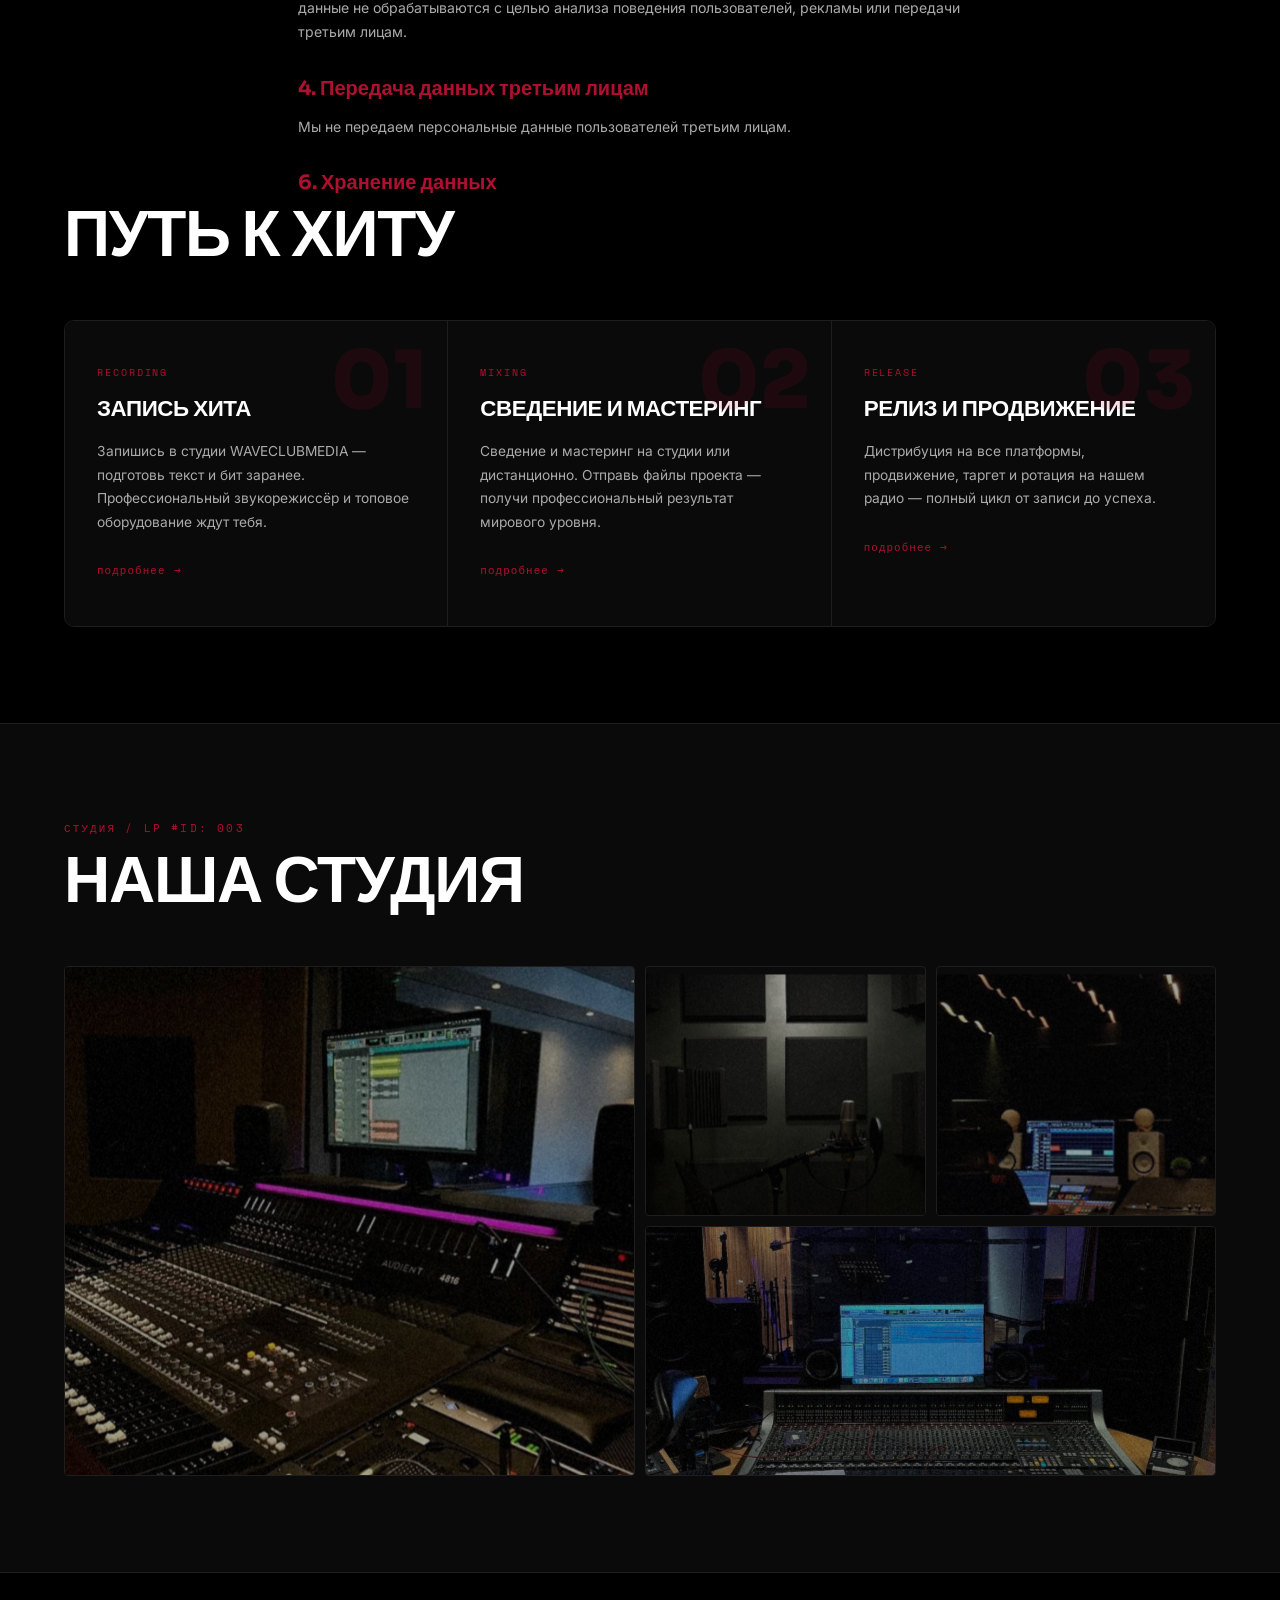
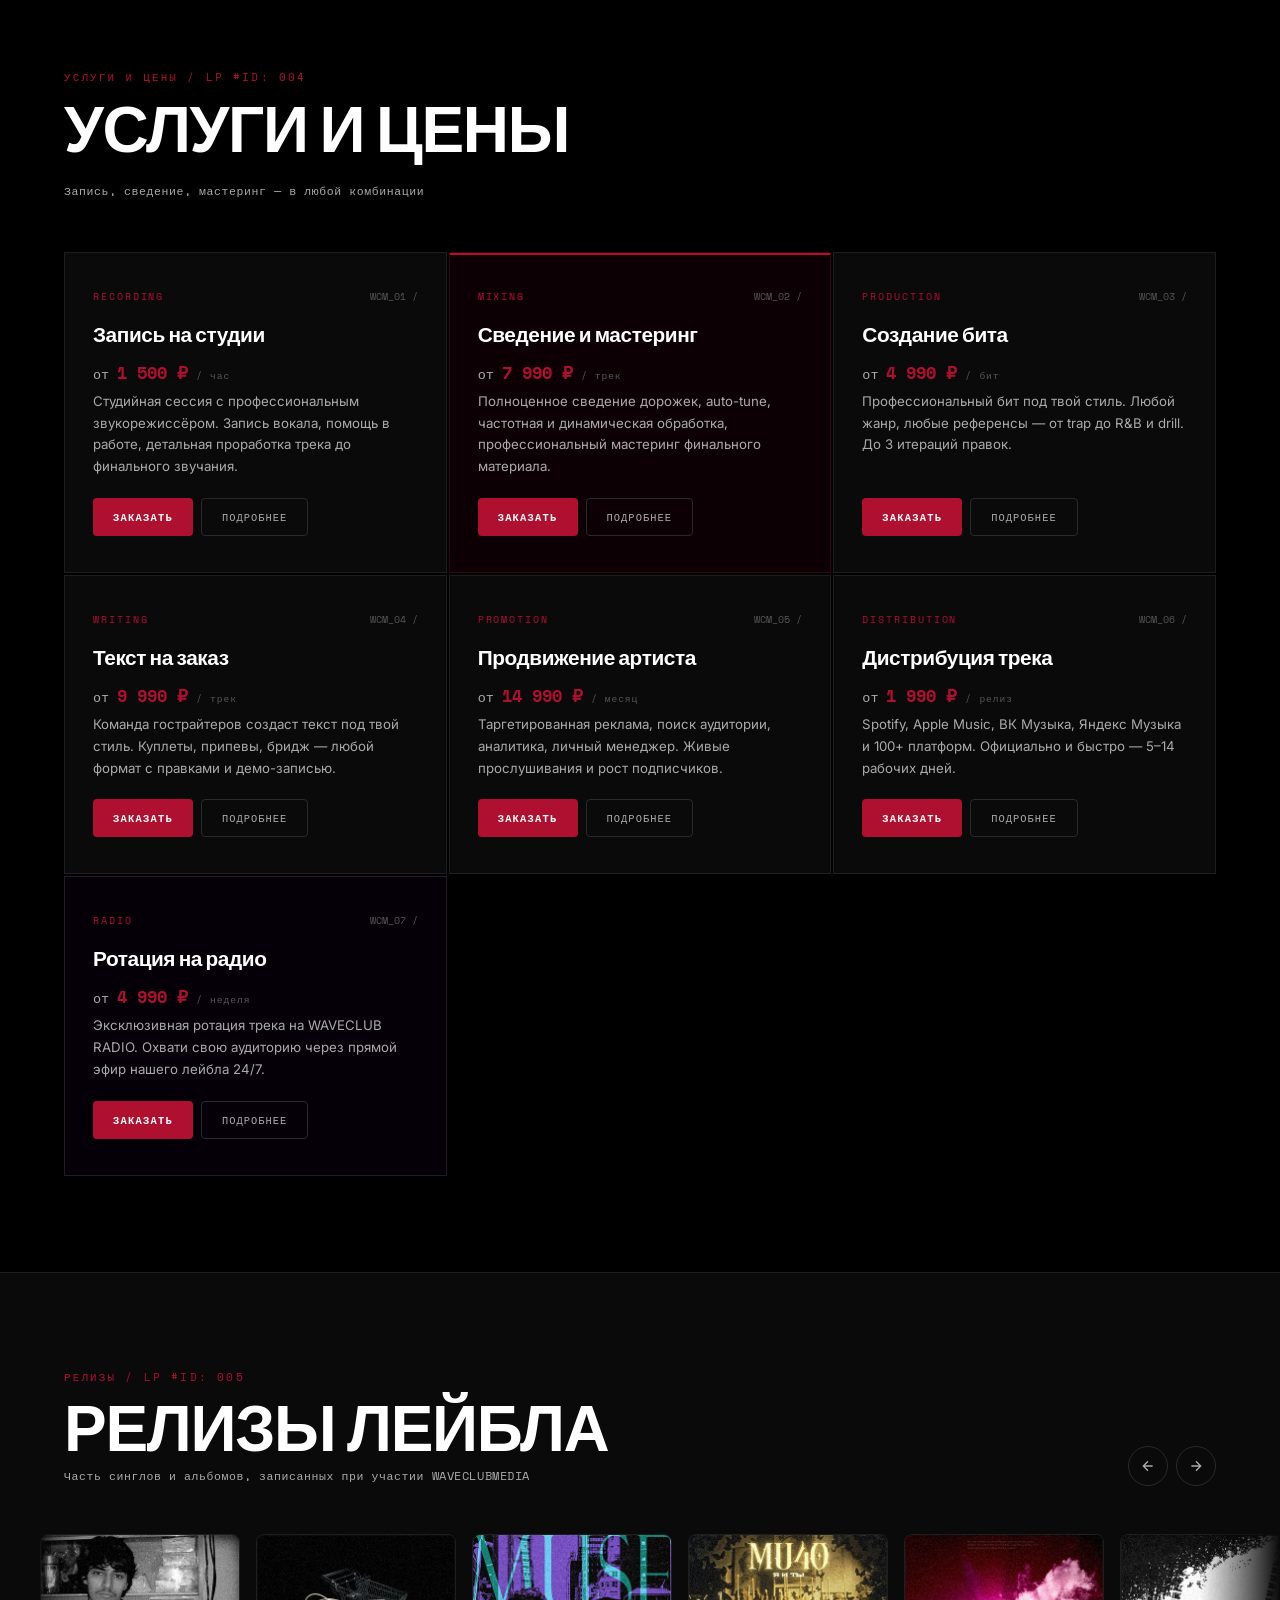
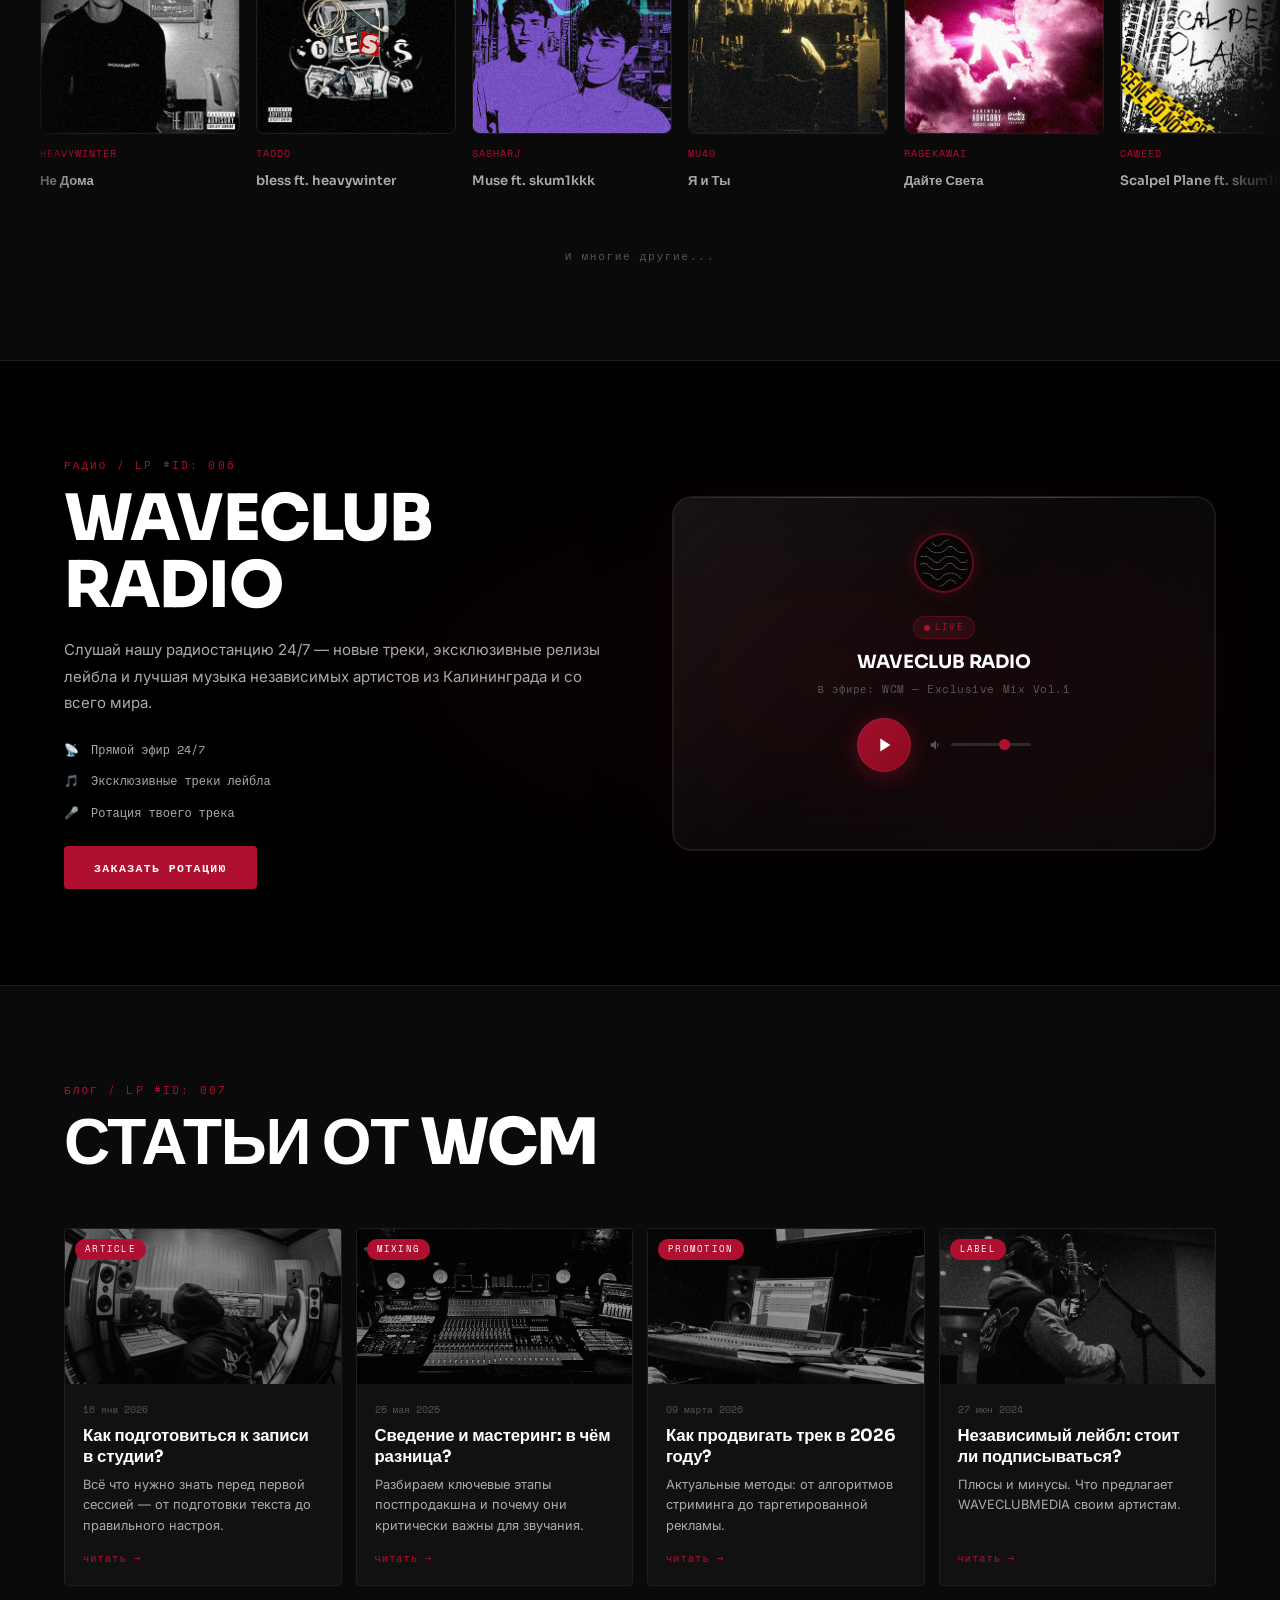
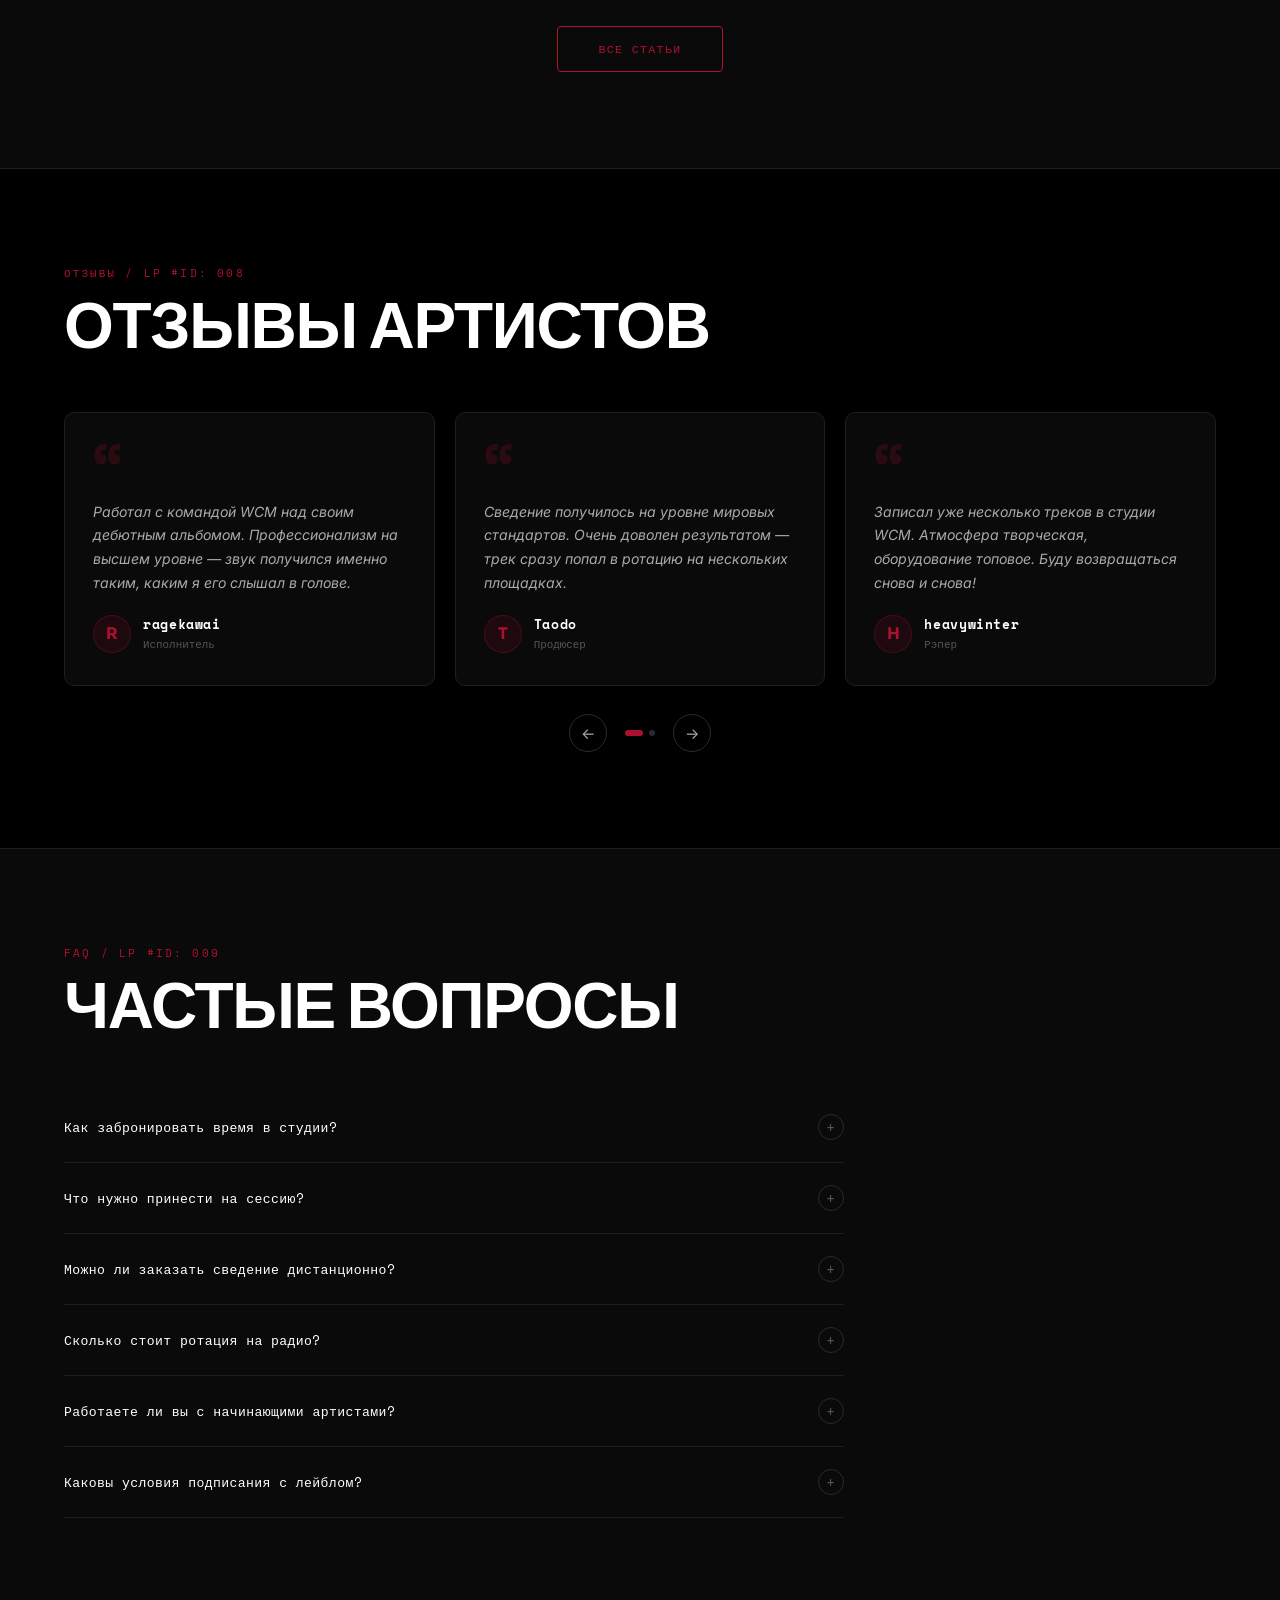
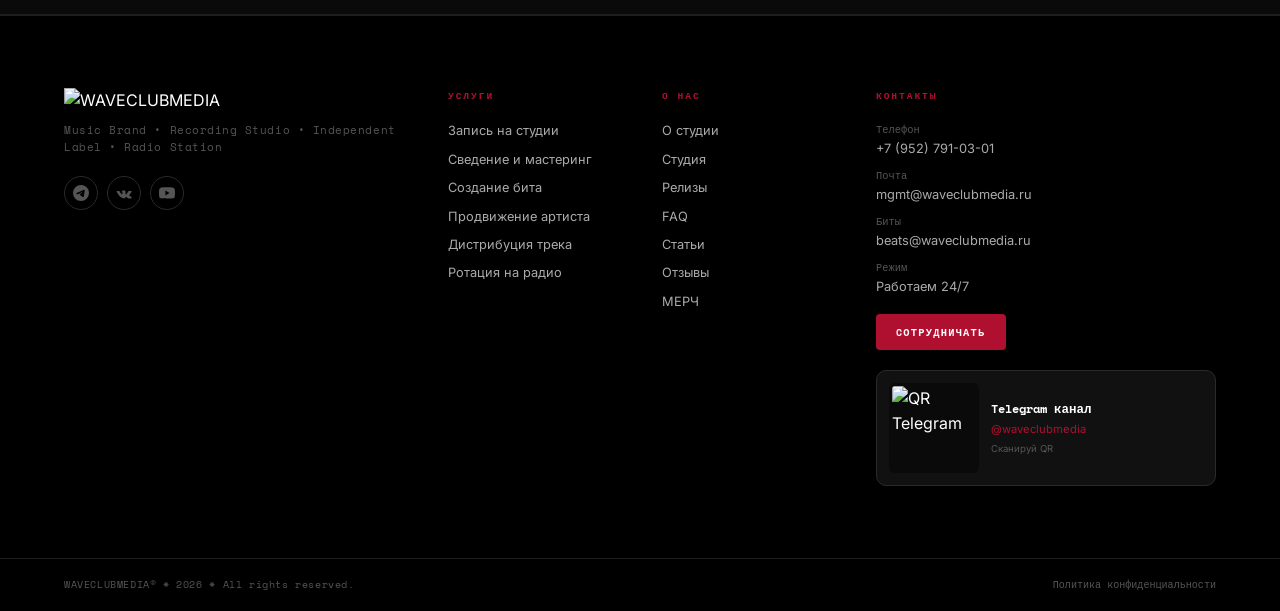
==== commit d6d242a3: "Update index.html" ====
--- a/index.html
+++ b/index.html
@@ -542,11 +542,7 @@
           <p><span>Биты</span><a href="mailto:beats@waveclubmedia.ru">beats@waveclubmedia.ru</a></p>
           <p><span>Режим</span><span>Работаем 24/7</span></p>
           <div class="foot-cta-btns">
-            <button class="btn-red btn-sm" id="footerBook">Оставить заявку</button>
-            <a href="https://t.me/waveclubmedia_bot" target="_blank" class="btn-tg btn-sm">
-              <svg width="13" height="13" viewBox="0 0 24 24" fill="currentColor"><path d="M11.944 0A12 12 0 0 0 0 12a12 12 0 0 0 12 12 12 12 0 0 0 12-12A12 12 0 0 0 12 0zm4.962 7.224c.1-.002.321.023.465.14a.506.506 0 0 1 .171.325c.016.093.036.306.02.472-.18 1.898-.962 6.502-1.36 8.627-.168.9-.499 1.201-.82 1.23-.696.065-1.225-.46-1.9-.902-1.056-.693-1.653-1.124-2.678-1.8-1.185-.78-.417-1.21.258-1.91.177-.184 3.247-2.977 3.307-3.23.007-.032.014-.15-.056-.212s-.174-.041-.249-.024c-.106.024-1.793 1.14-5.061 3.345-.48.33-.913.49-1.302.48-.428-.008-1.252-.241-1.865-.44-.752-.245-1.349-.374-1.297-.789.027-.216.325-.437.893-.663 3.498-1.524 5.83-2.529 6.998-3.014 3.332-1.386 4.025-1.627 4.476-1.635z"/></svg>
-              Онлайн-запись
-            </a>
+            <button class="btn-red btn-sm" id="footerBook">Cотрудничать</button>
           </div>
           <div class="foot-qr">
             <img src="https://api.qrserver.com/v1/create-qr-code/?size=90x90&data=https%3A%2F%2Ft.me%2Fwaveclubmedia&bgcolor=0a0a0a&color=b01030&qzone=1" alt="QR Telegram" width="90" height="90" loading="lazy">
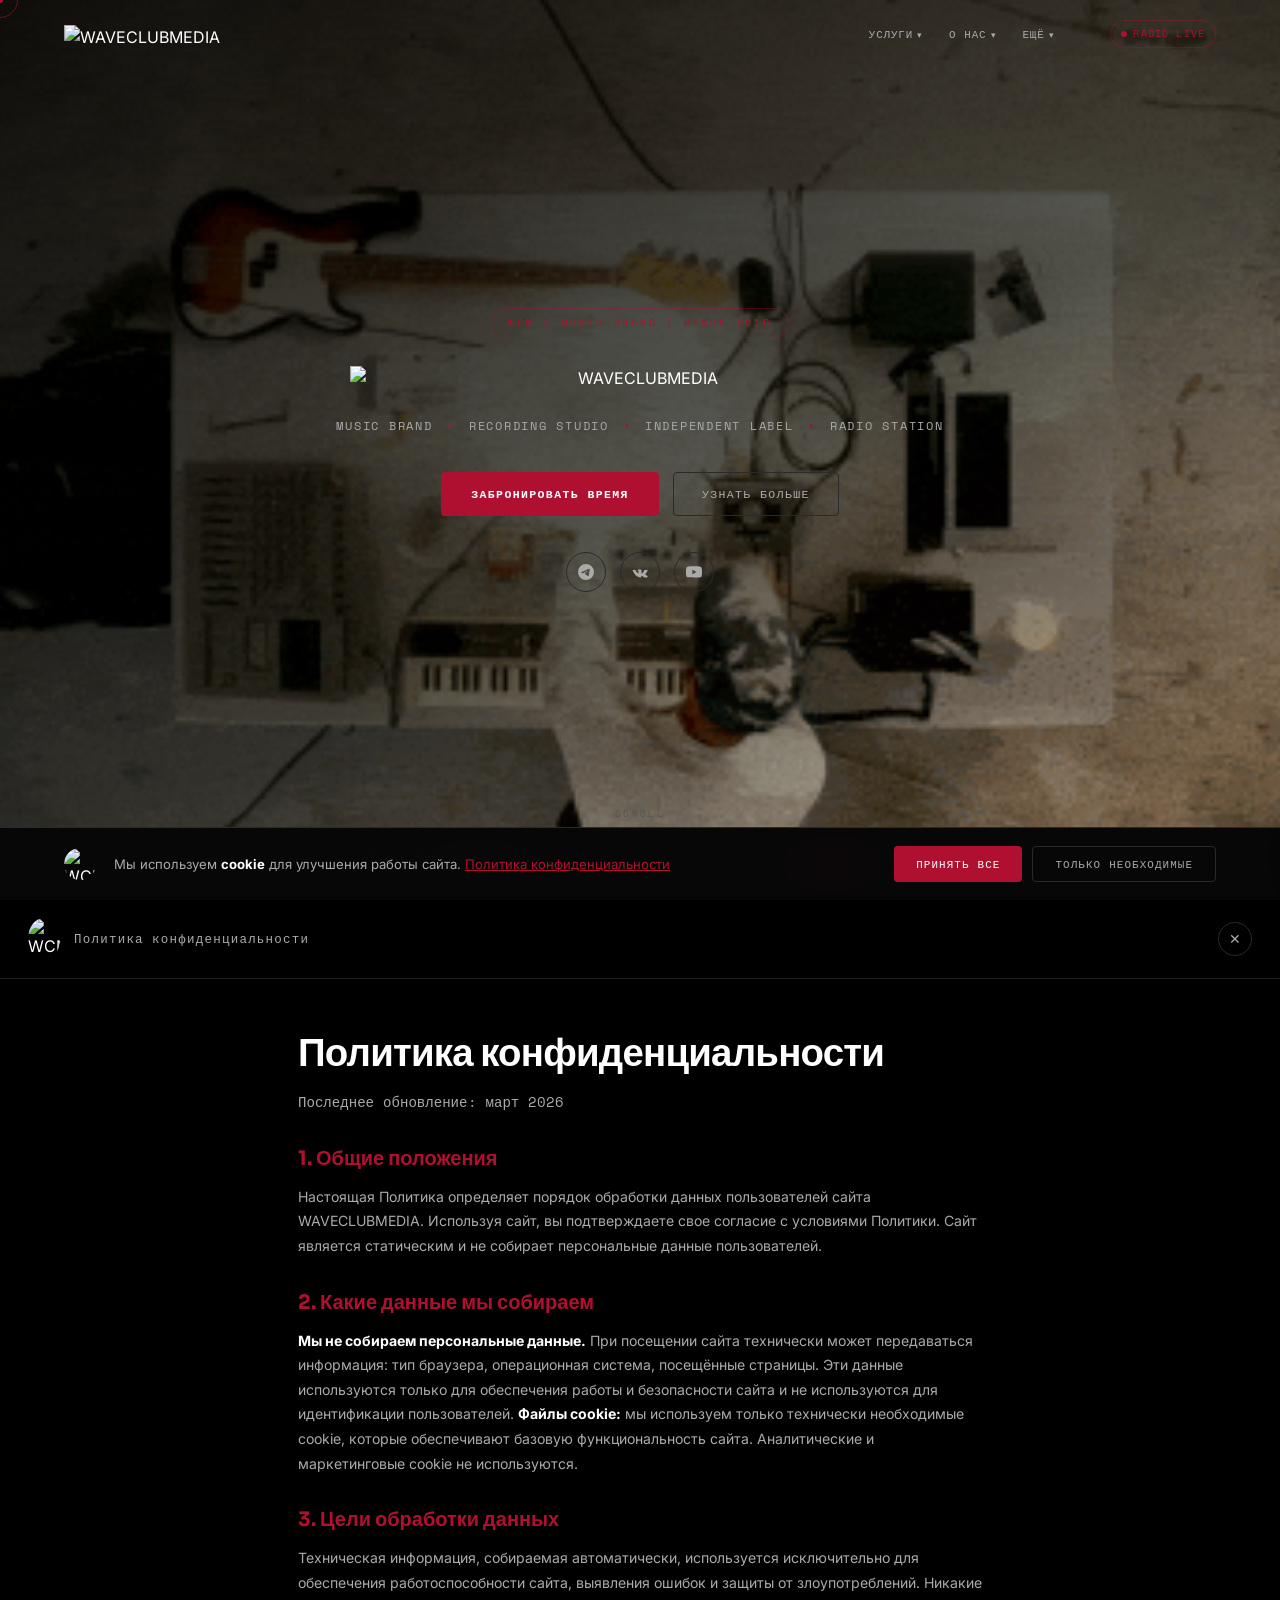
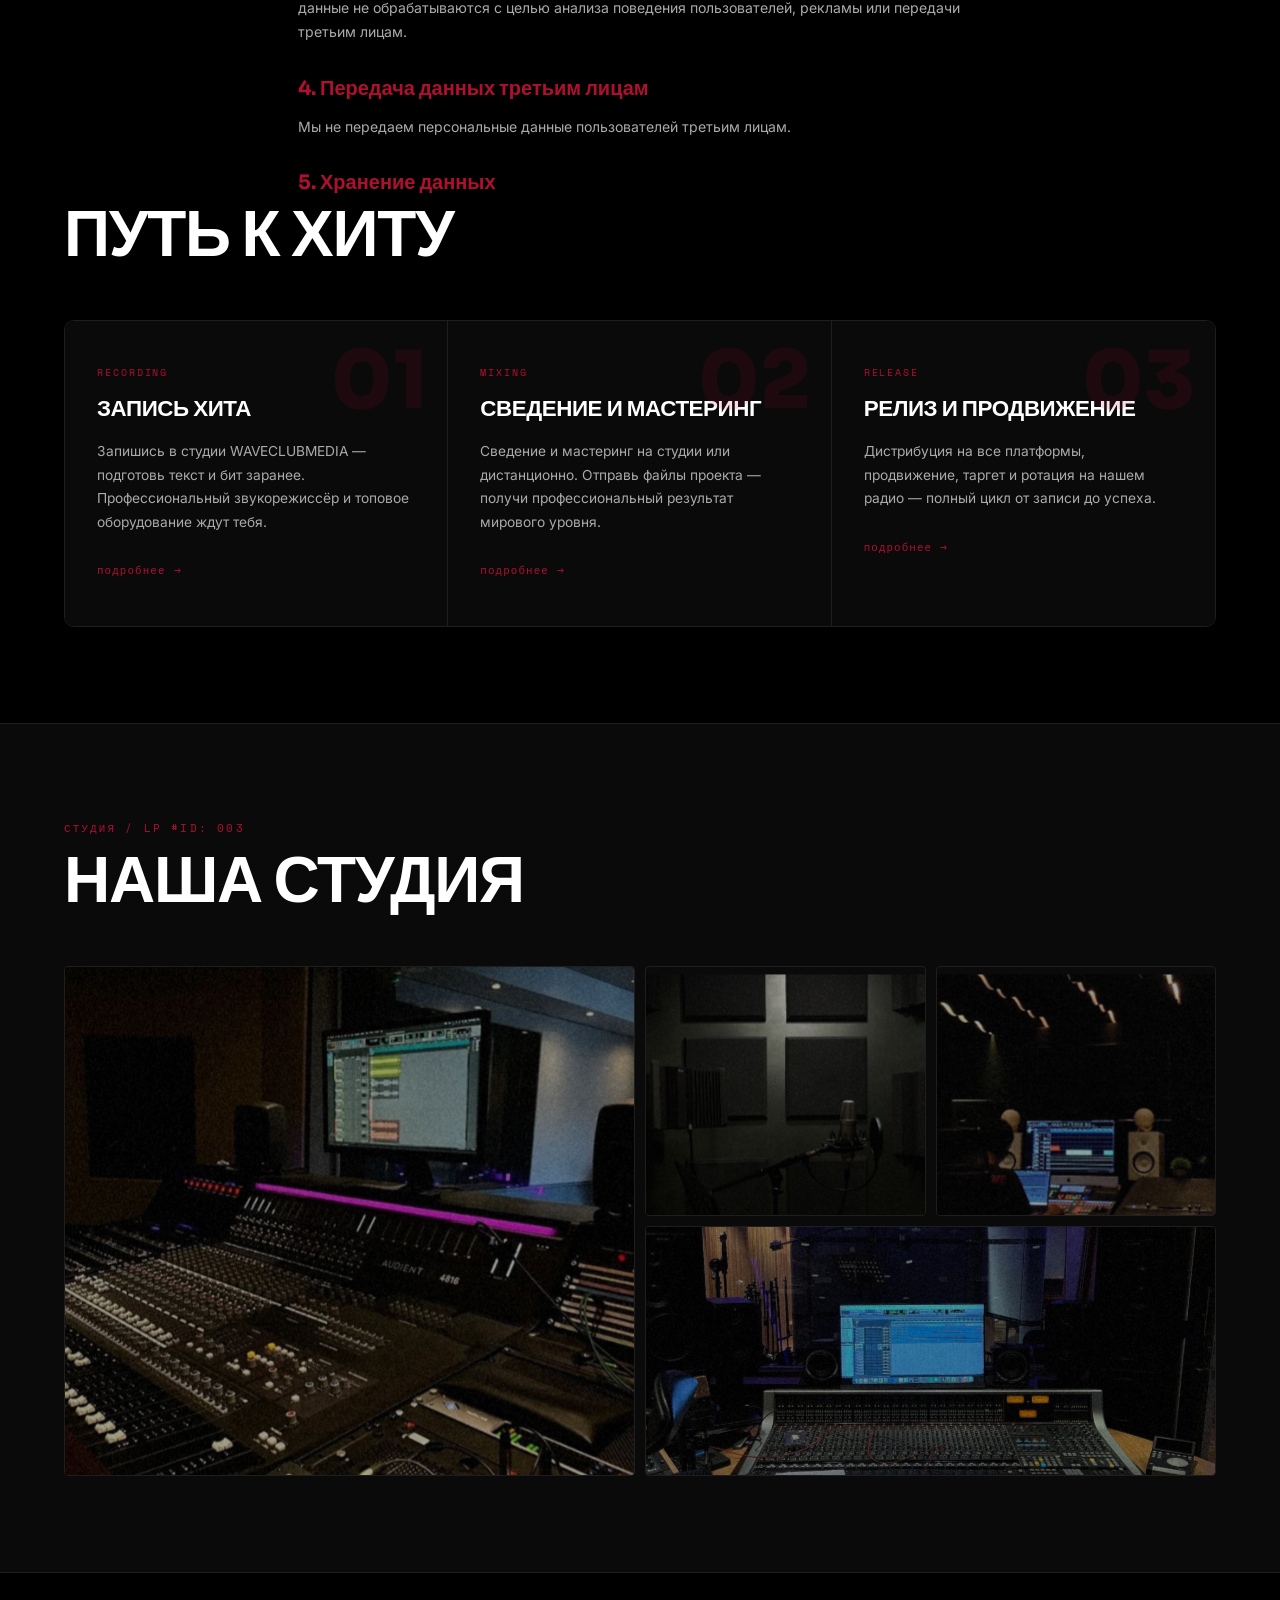
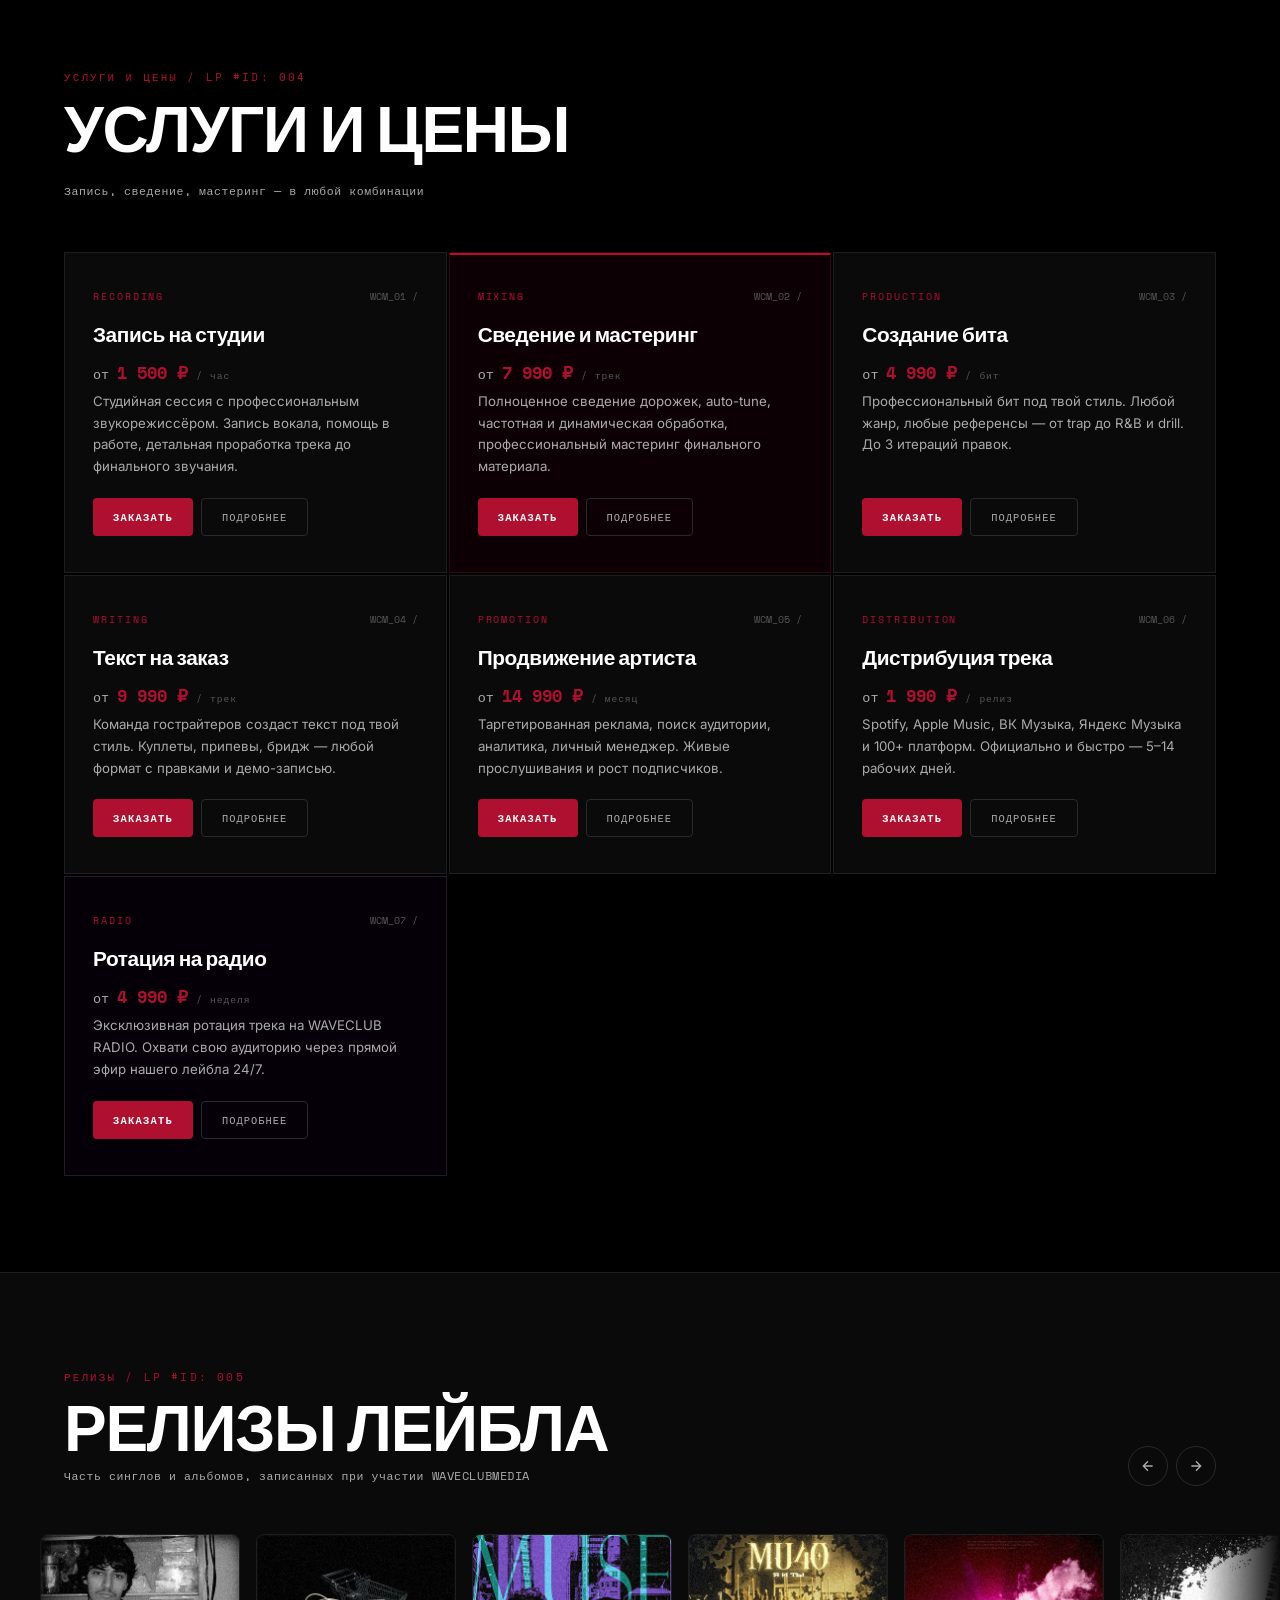
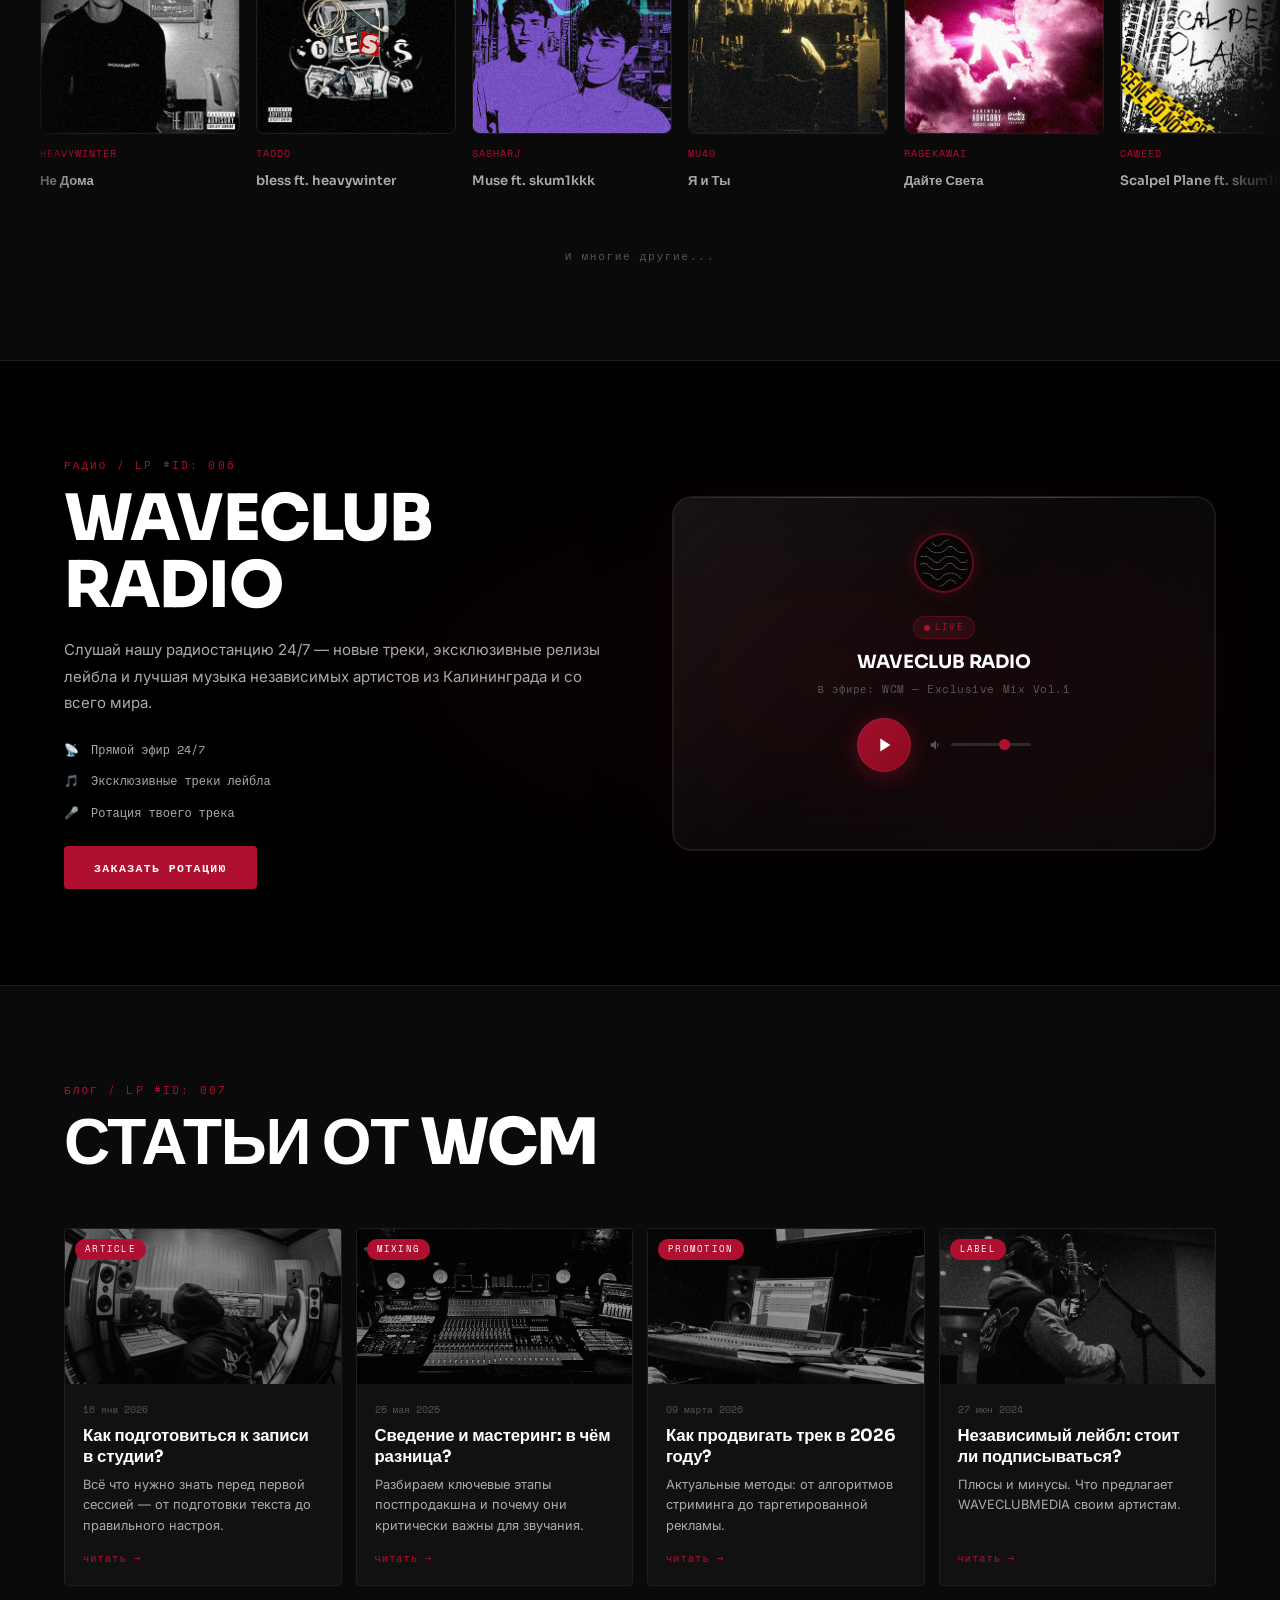
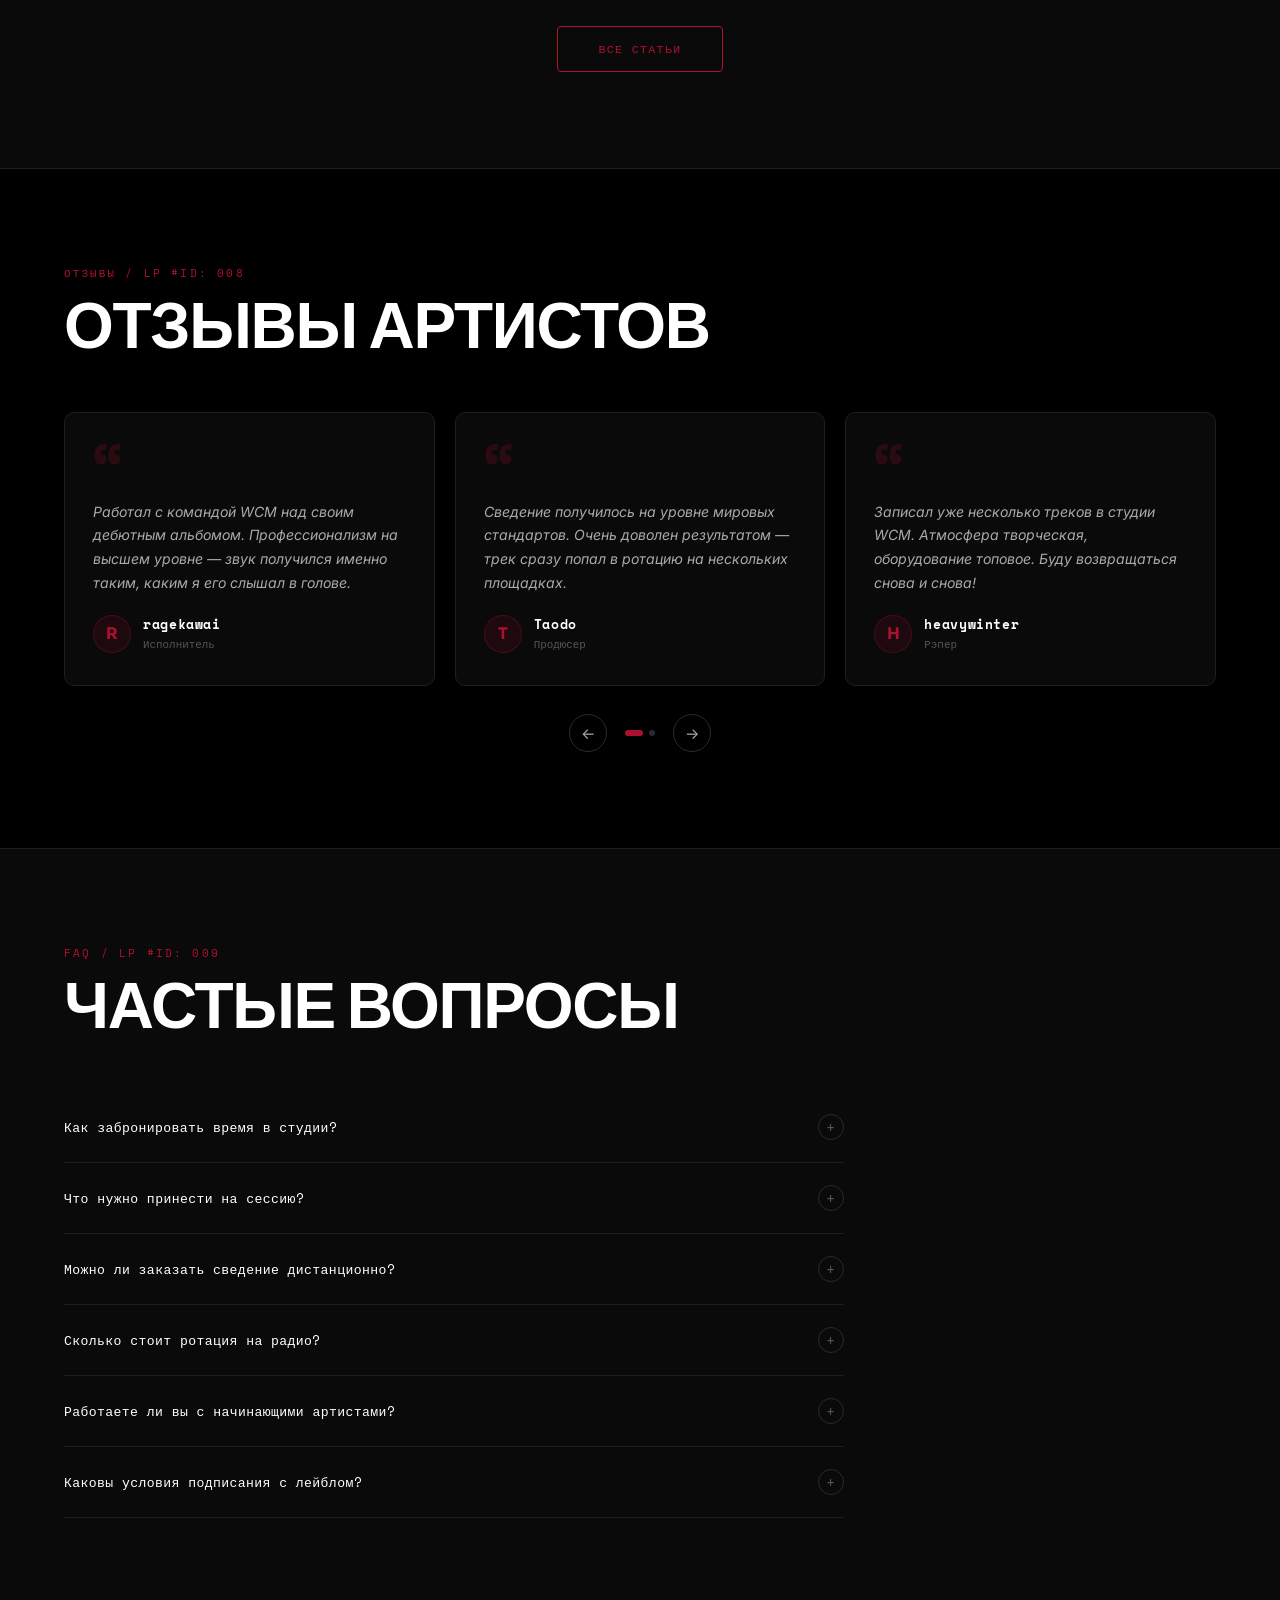
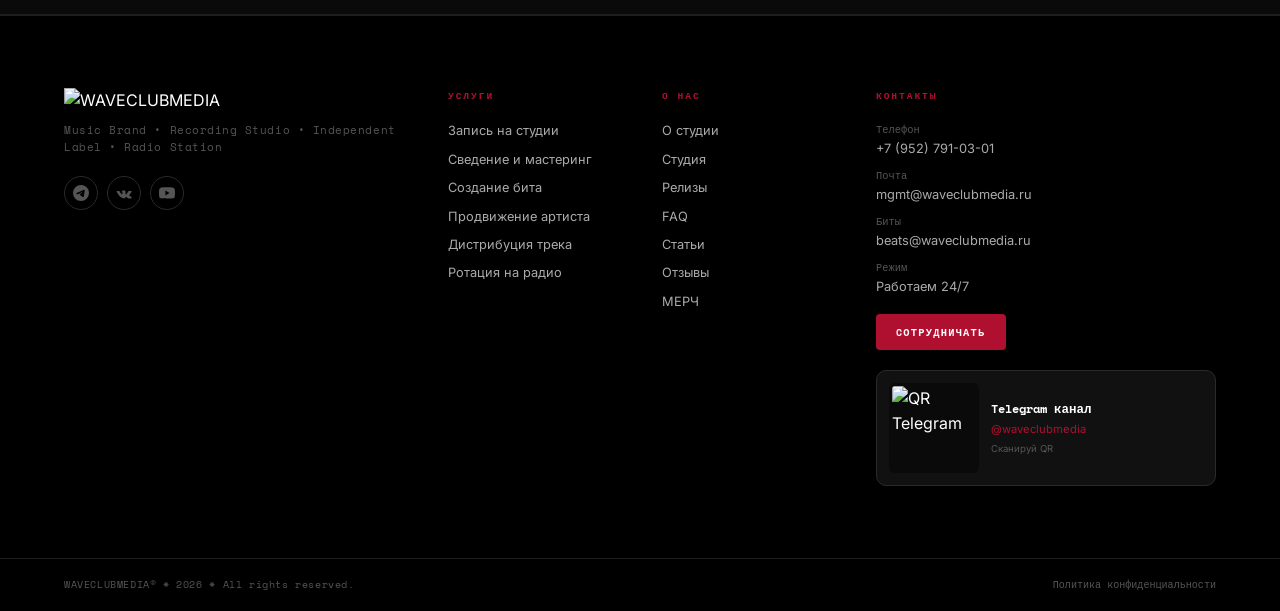
==== commit e446c248: "Update index.html" ====
--- a/index.html
+++ b/index.html
@@ -587,13 +587,13 @@
       <p>Техническая информация, собираемая автоматически, используется исключительно для обеспечения работоспособности сайта, выявления ошибок и защиты от злоупотреблений. Никакие данные не обрабатываются с целью анализа поведения пользователей, рекламы или передачи третьим лицам.</p>
       <h2>4. Передача данных третьим лицам</h2>
       <p>Мы не передаем персональные данные пользователей третьим лицам.</p>
-      <h2>6. Хранение данных</h2>
+      <h2>5. Хранение данных</h2>
       <p>Технические журналы сервера хранятся ограниченное время, необходимое для обеспечения безопасности и стабильности работы сайта, после чего удаляются. Информация о согласии на использование cookie хранится в вашем браузере в виде технической cookie.</p>
-      <h2>7. Ваши права</h2>
+      <h2>6. Ваши права</h2>
       <p>Поскольку мы не собираем персональные данные, обращаться с запросами на получение информации об обработке ваших данных не требуется. Вы можете управлять cookie через настройки браузера.</p>
-      <h2>8. Безопасность</h2>
+      <h2>7. Безопасность</h2>
       <p>Мы принимаем необходимые технические и организационные меры для защиты сайта и предотвращения несанкционированного доступа к технической информации.</p>
-      <h2>9. Контакты</h2>
+      <h2>8. Контакты</h2>
       <p>Email: <a href="mailto:mgmt@waveclubmedia.ru">mgmt@waveclubmedia.ru</a> | Telegram: <a href="https://t.me/waveclubmedia" target="_blank">@waveclubmedia</a></p>
     </div>
   </div>
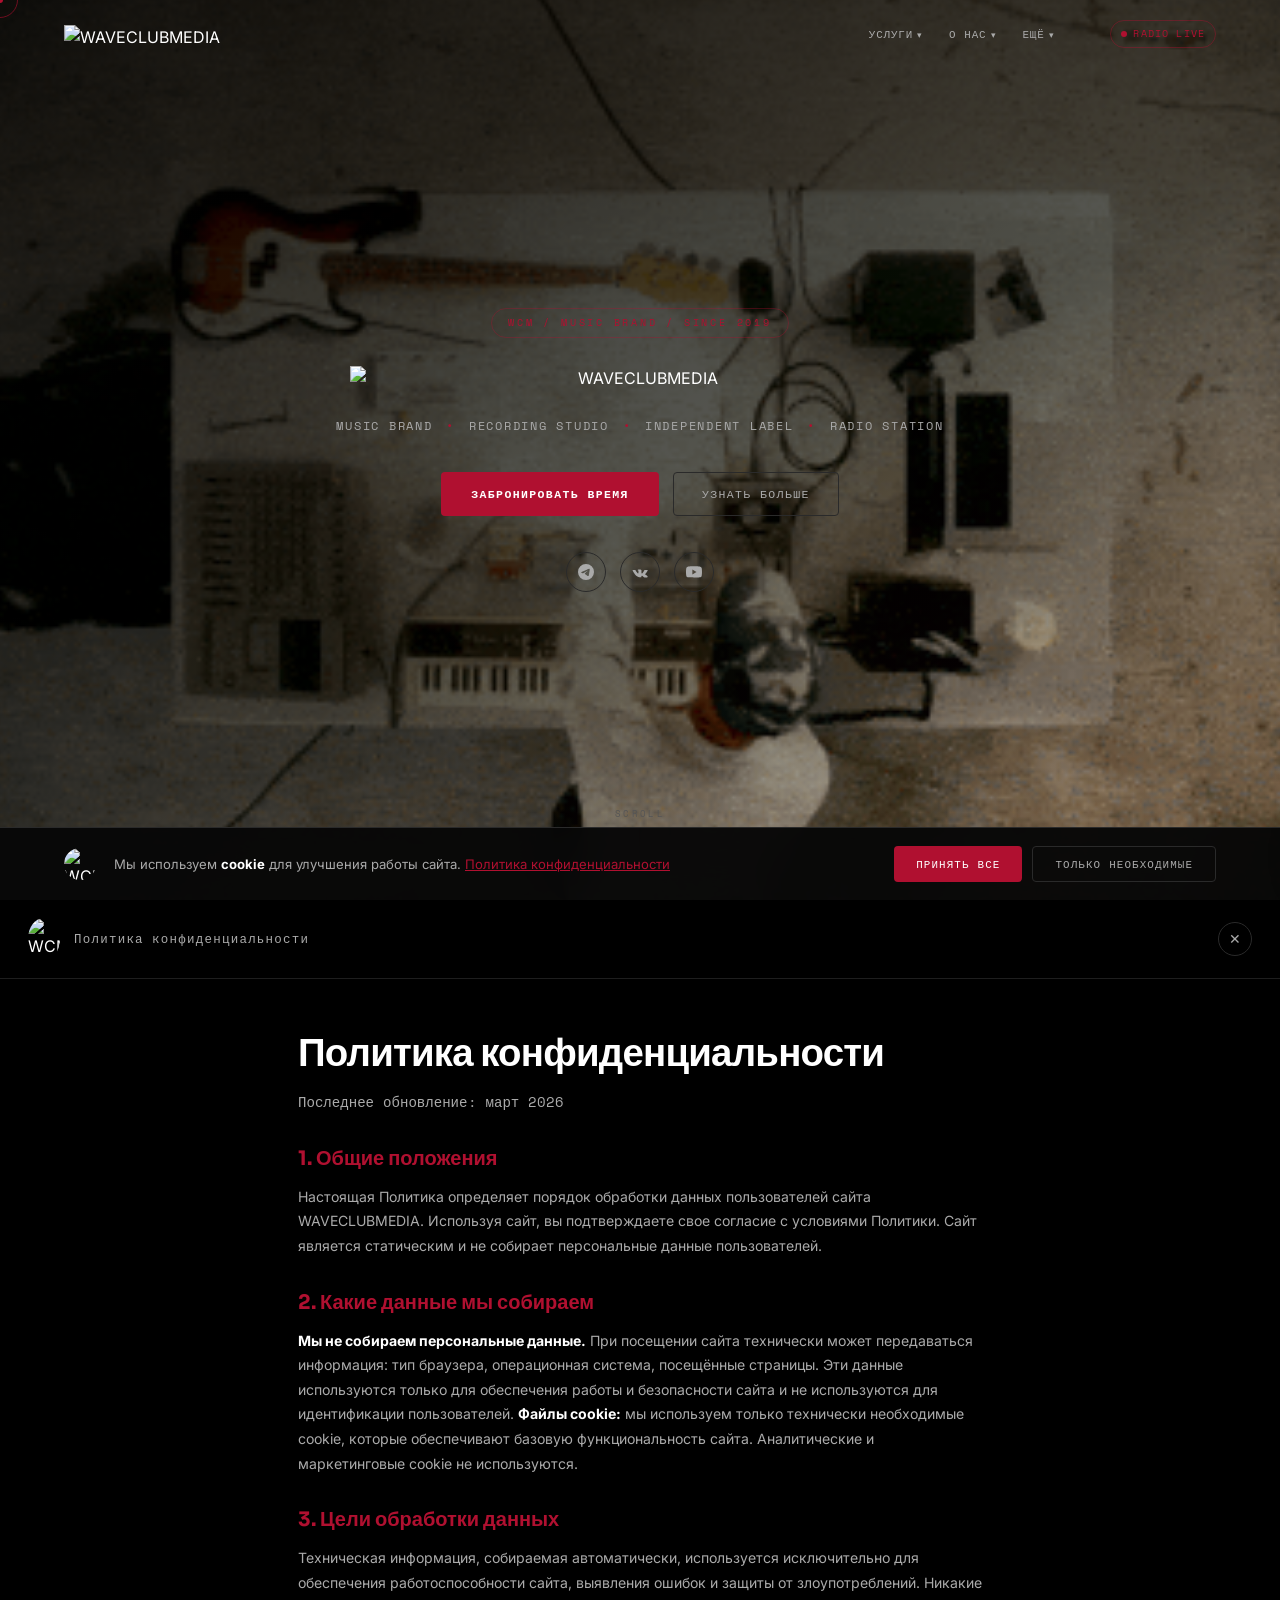
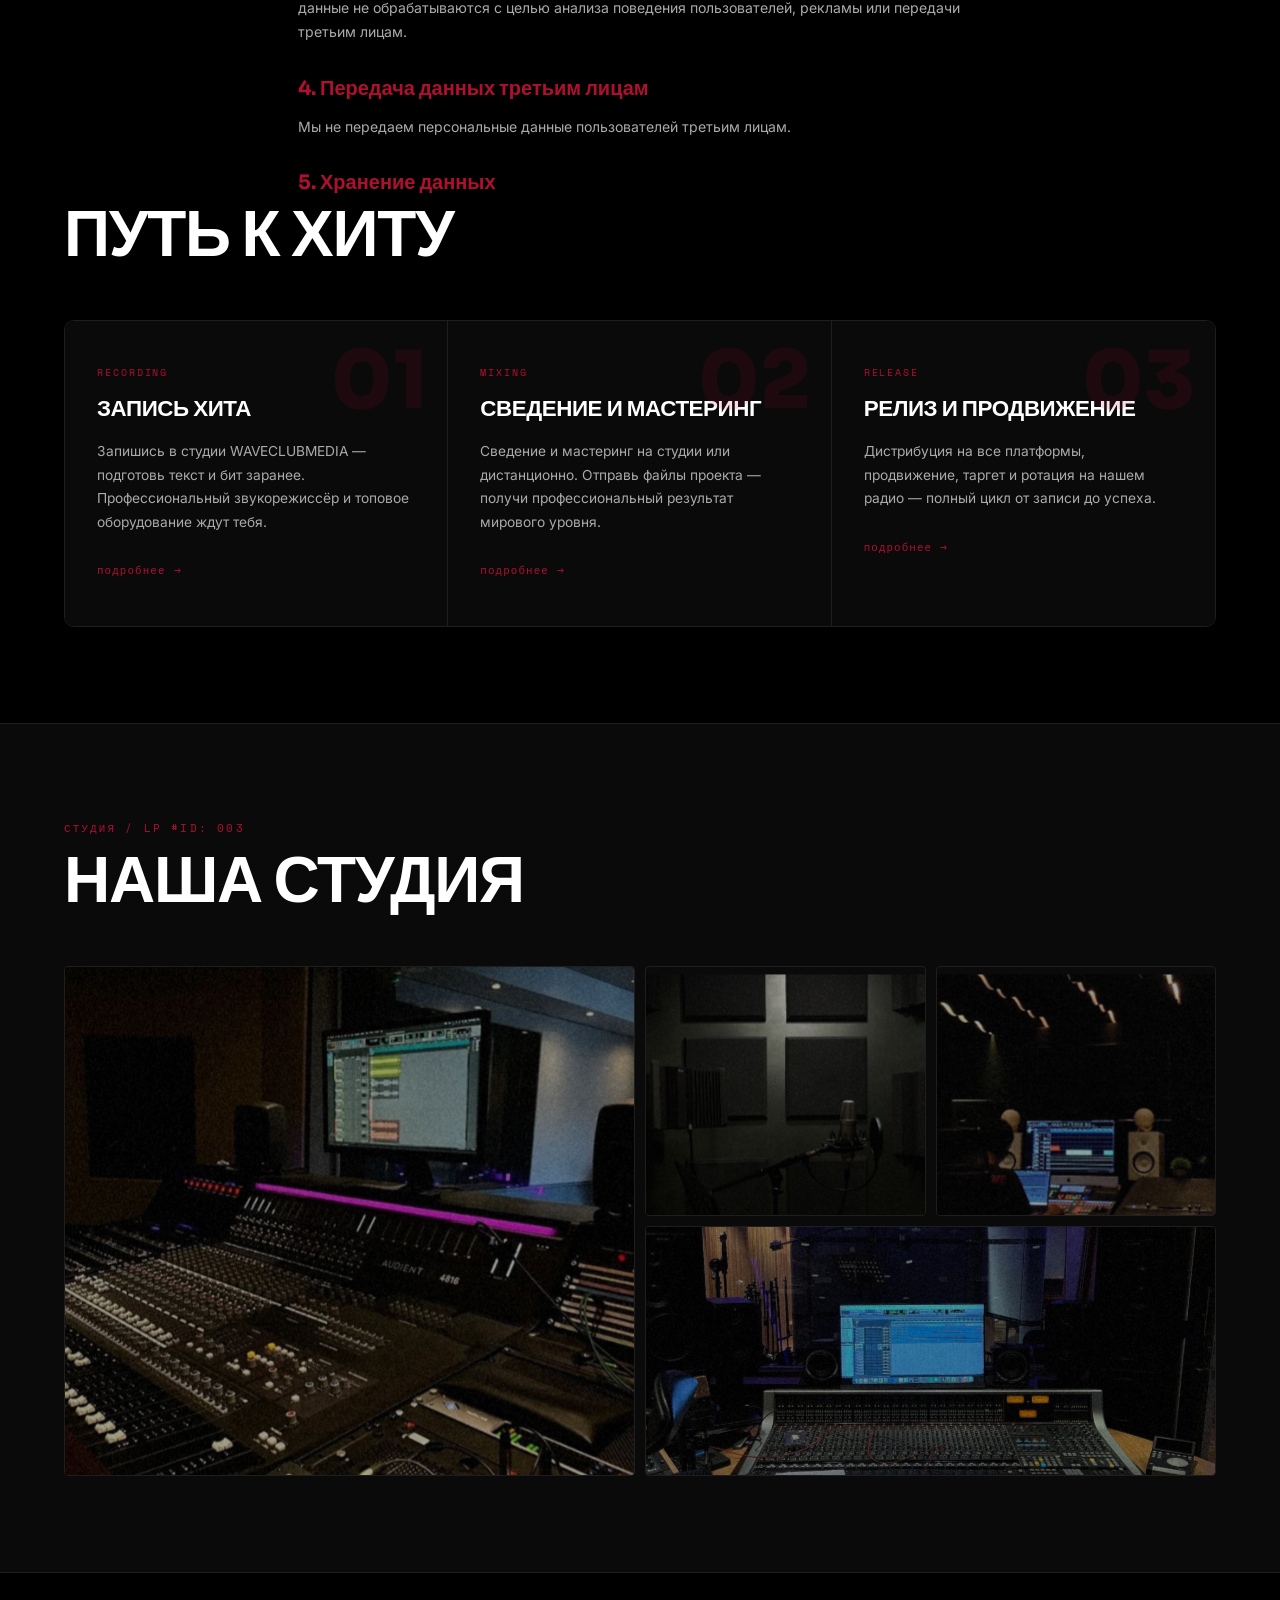
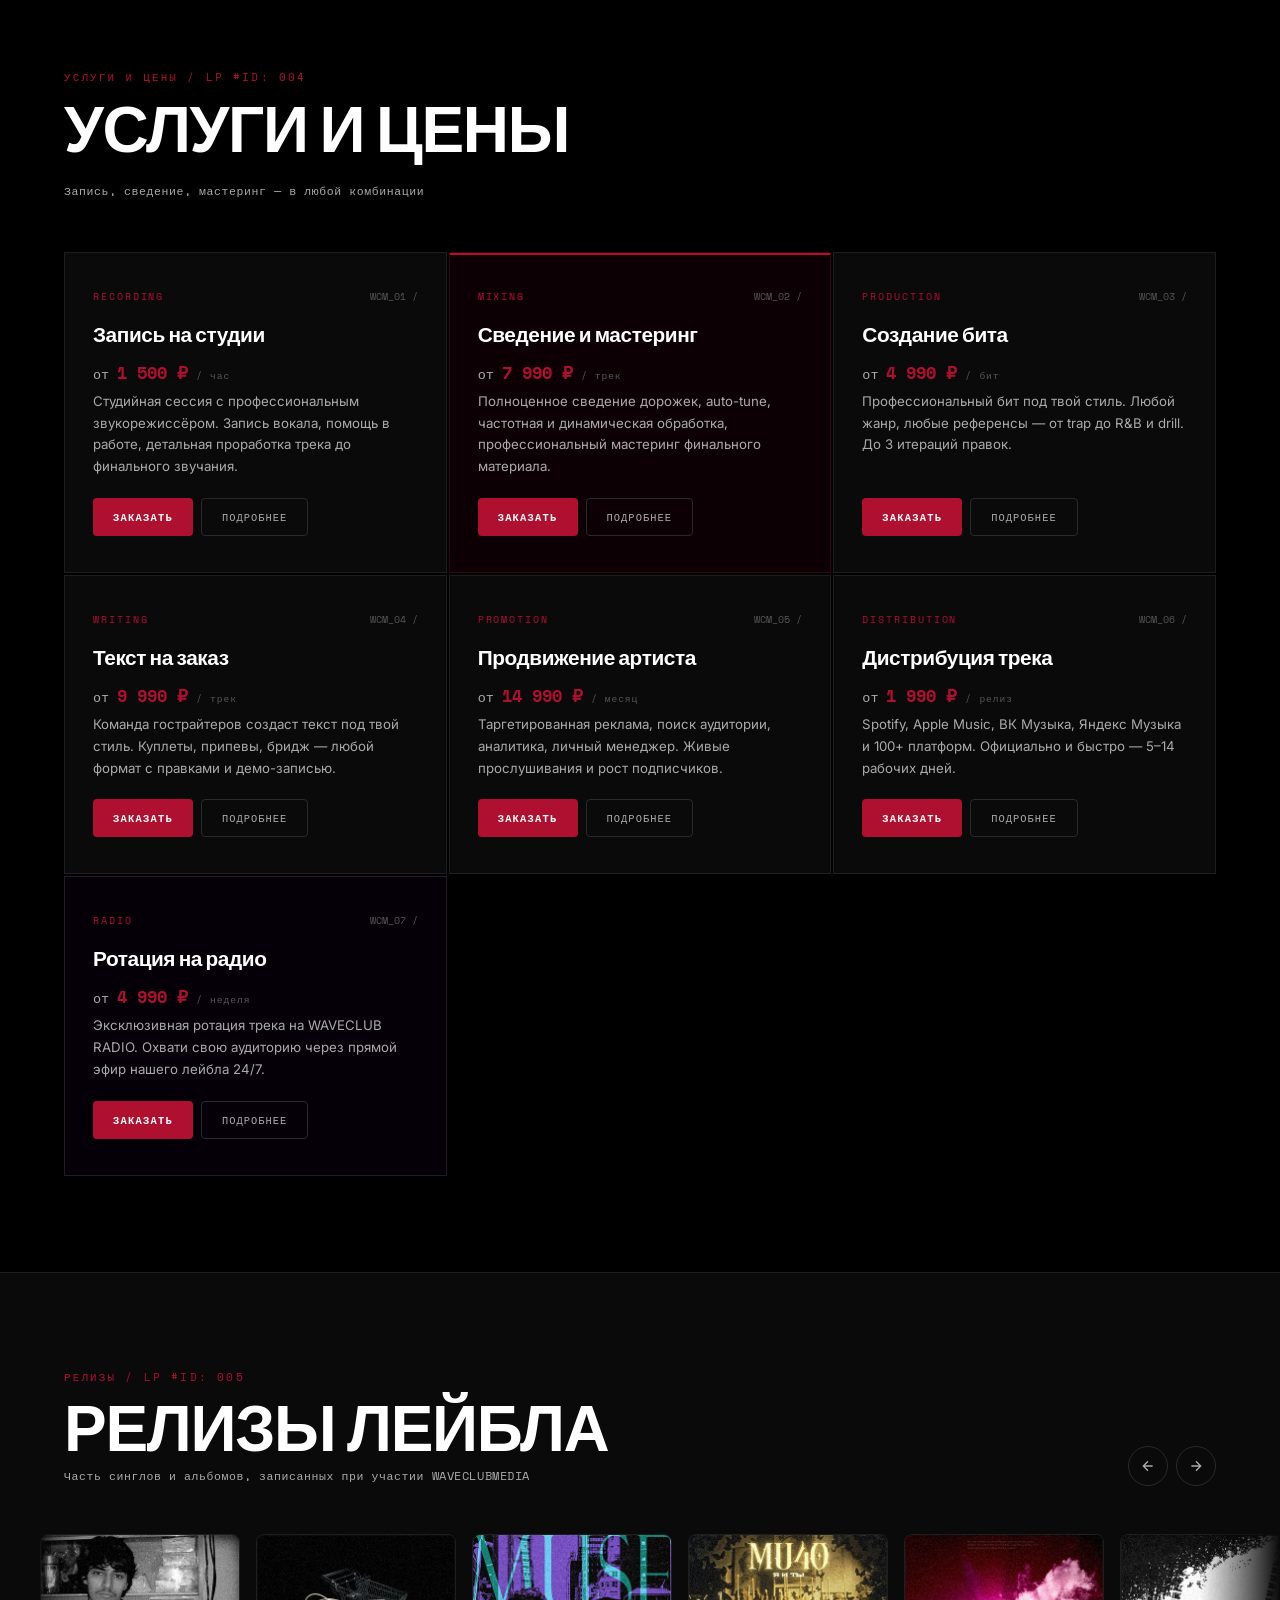
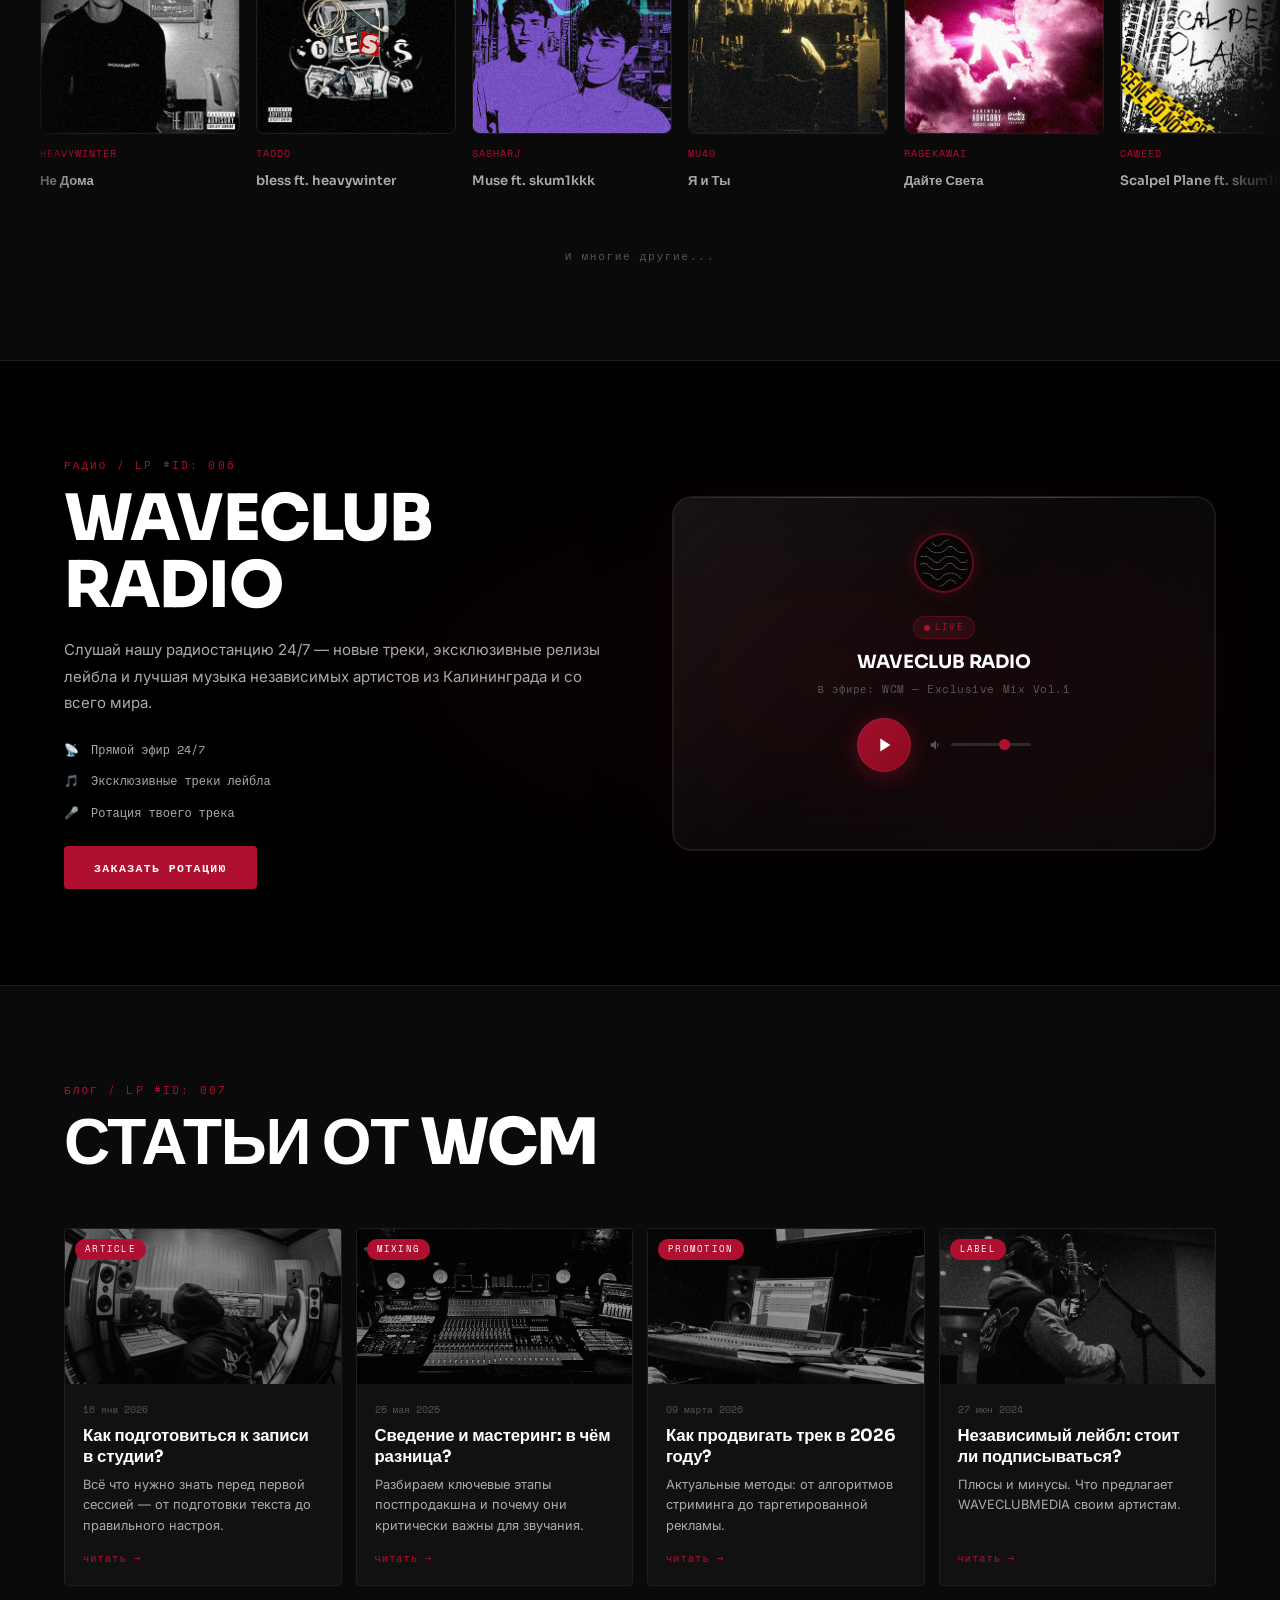
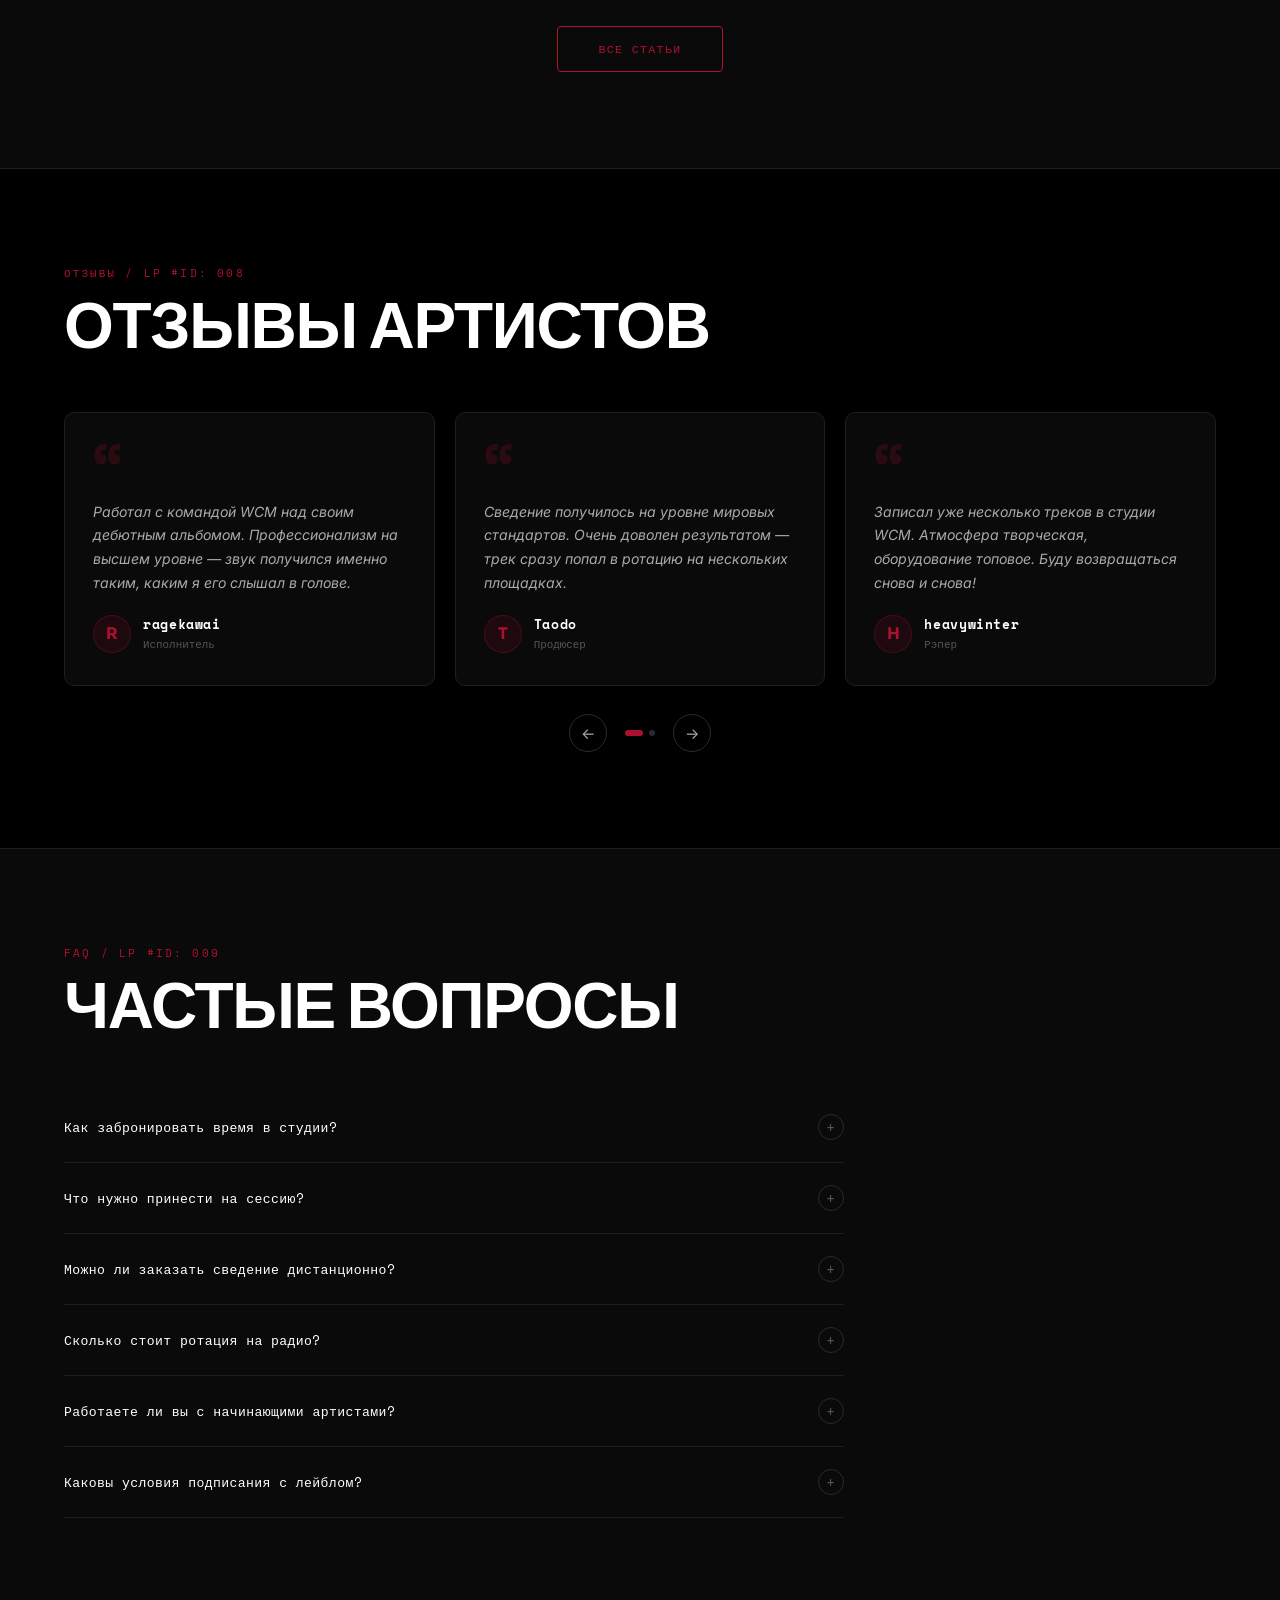
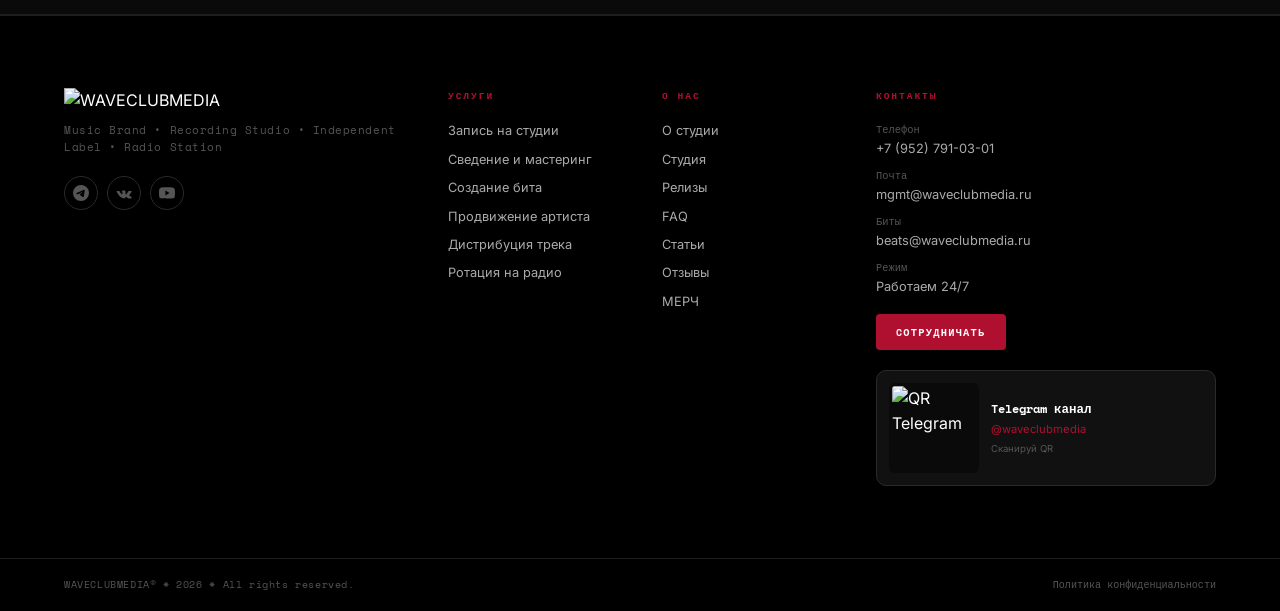
==== commit 9fb400a0: "Update index.html" ====
--- a/index.html
+++ b/index.html
@@ -489,7 +489,7 @@
       <h2 class="stitle">ЧАСТЫЕ ВОПРОСЫ</h2>
     </div>
     <div class="faq-list">
-      <div class="faq-item"><button class="faq-q">Как забронировать время в студии?<span class="faq-ico">+</span></button><div class="faq-a"><p>Нажмите «Забронировать время» на сайте или напишите нам в Telegram. Также можно записаться через бот <a href="https://t.me/waveclubmedia_bot" target="_blank">@waveclubmedia_bot</a>.</p></div></div>
+      <div class="faq-item"><button class="faq-q">Как забронировать время в студии?<span class="faq-ico">+</span></button><div class="faq-a"><p>Свяжитесь с нами любым удобным для вас способом.</p></div></div>
       <div class="faq-item"><button class="faq-q">Что нужно принести на сессию?<span class="faq-ico">+</span></button><div class="faq-a"><p>Достаточно принести себя и готовый материал — текст и бит. Если нужен бит или текст, мы поможем заранее.</p></div></div>
       <div class="faq-item"><button class="faq-q">Можно ли заказать сведение дистанционно?<span class="faq-ico">+</span></button><div class="faq-a"><p>Да! Отправьте файлы проекта (стемы) на почту, менеджер согласует детали. Срок выполнения — до 5 рабочих дней.</p></div></div>
       <div class="faq-item"><button class="faq-q">Сколько стоит ротация на радио?<span class="faq-ico">+</span></button><div class="faq-a"><p>Ротация на WAVECLUB RADIO — от 4 990 &#8381;/неделю. Частота и дополнительные опции обсуждаются индивидуально.</p></div></div>
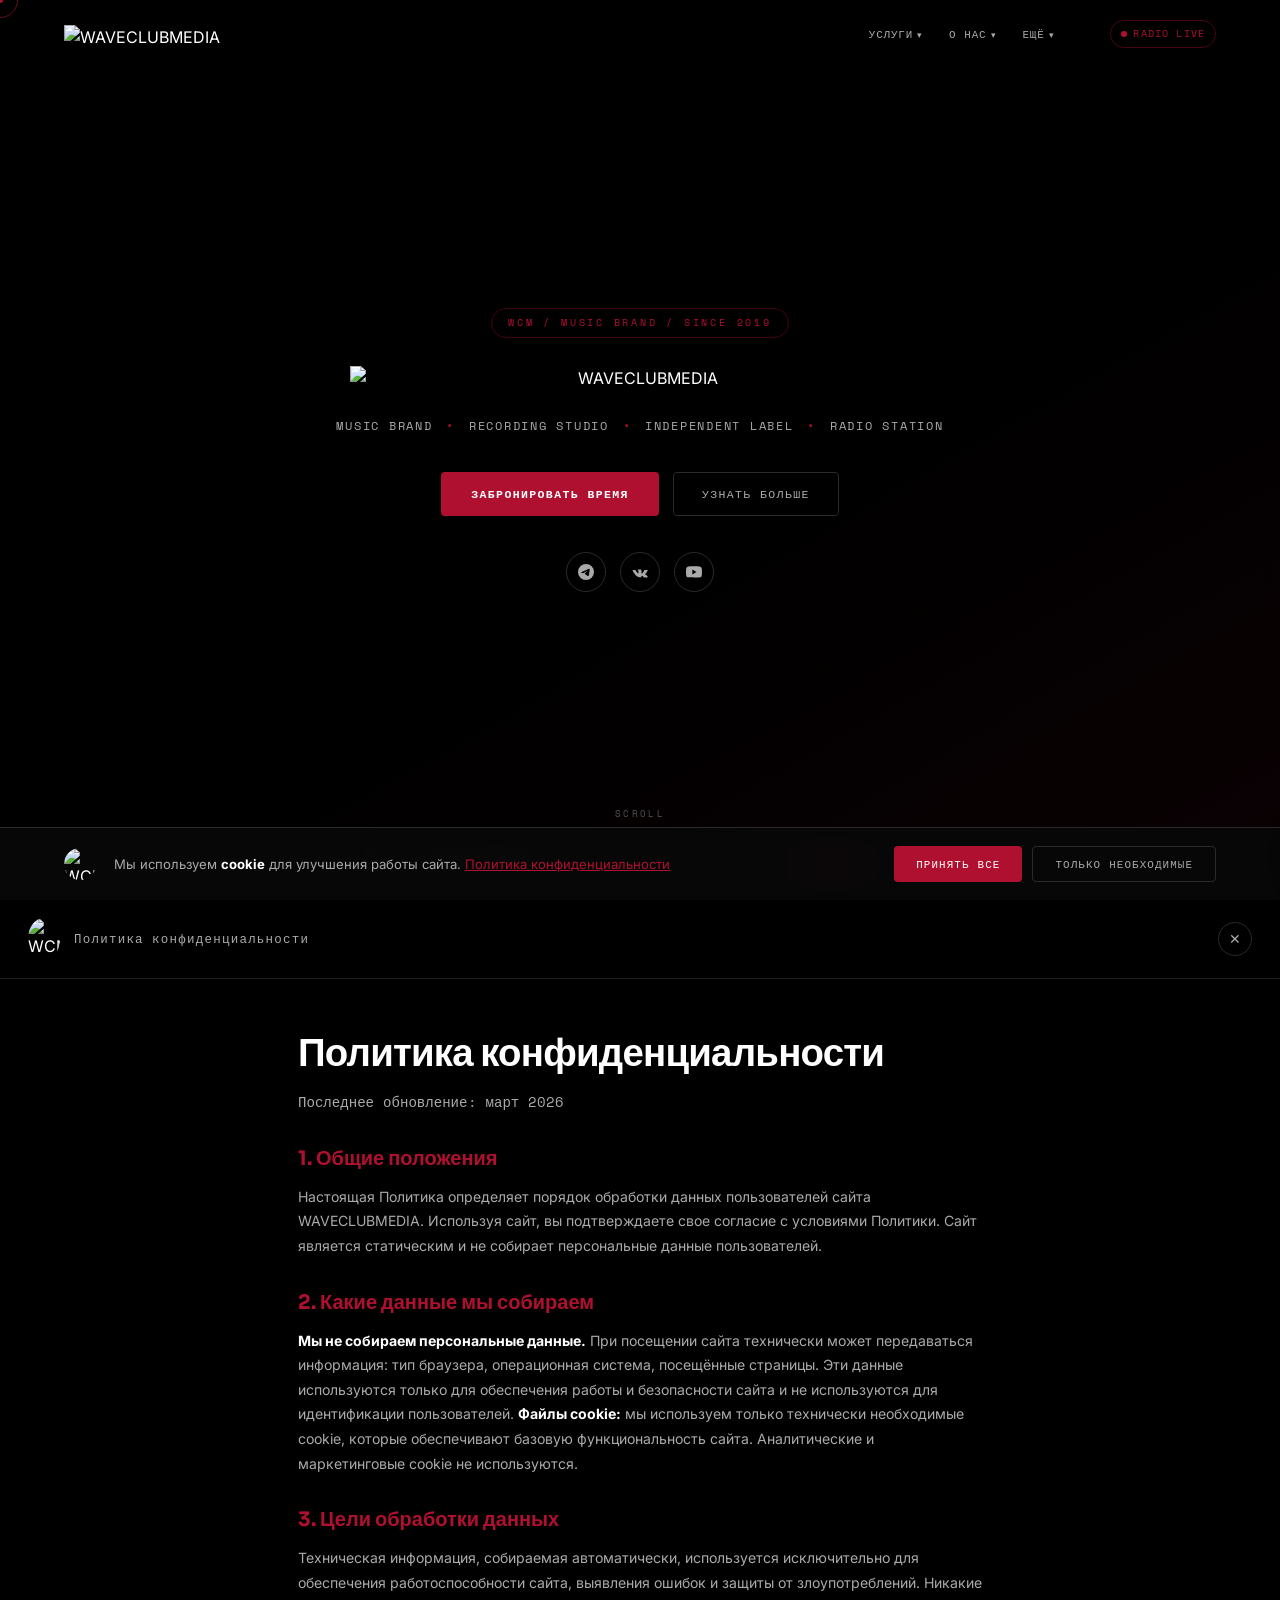
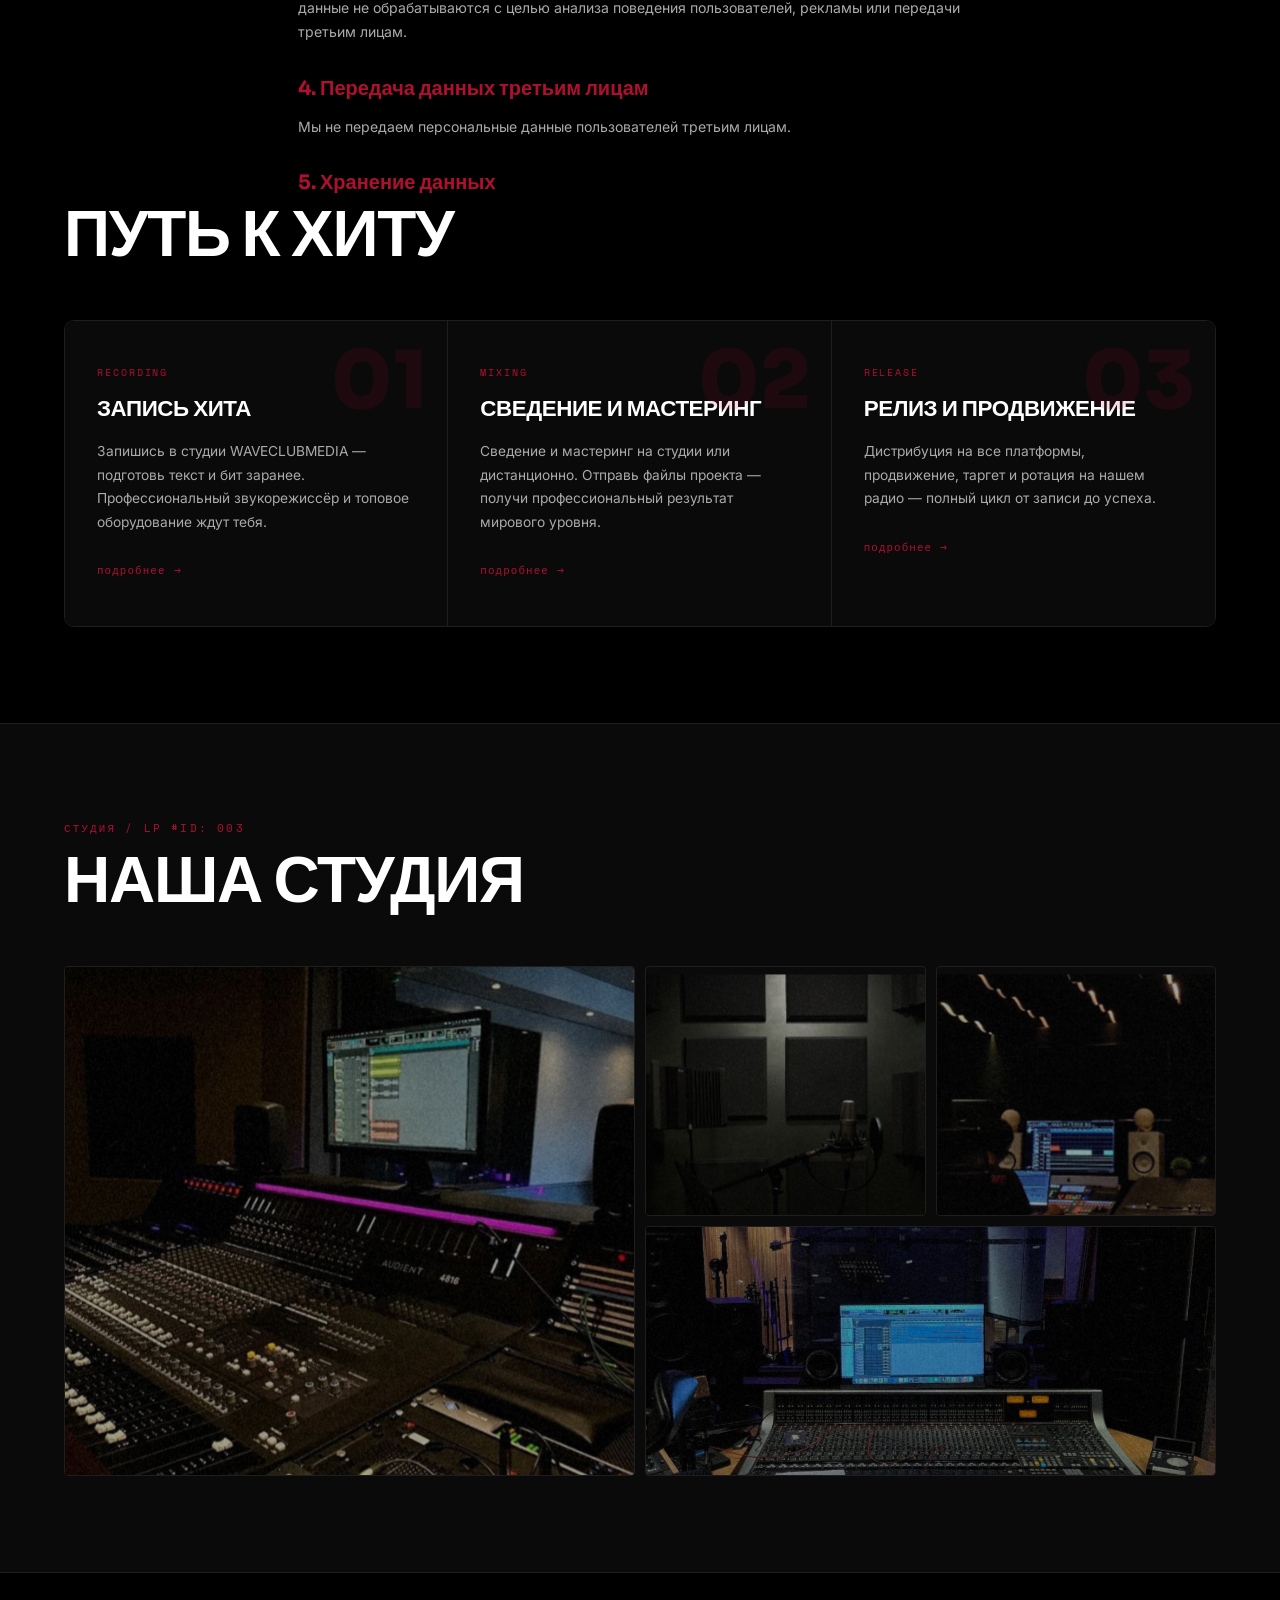
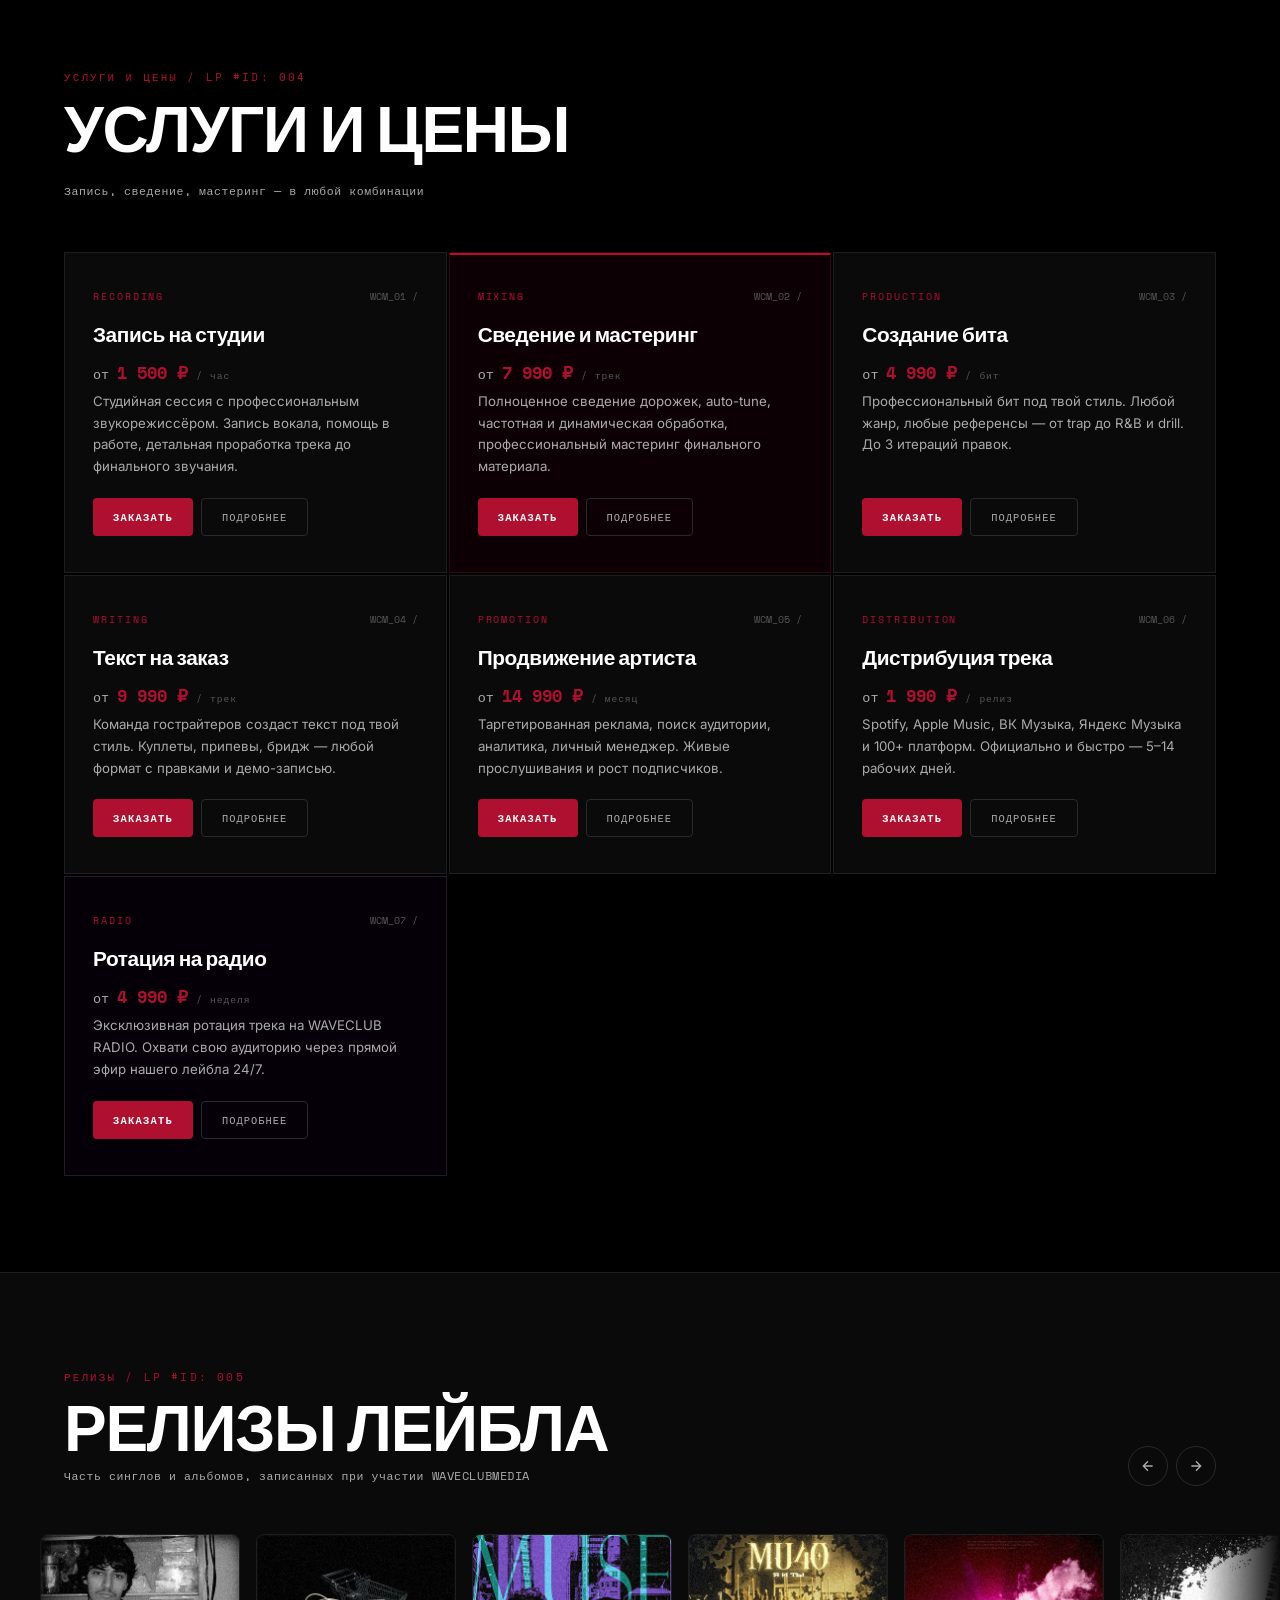
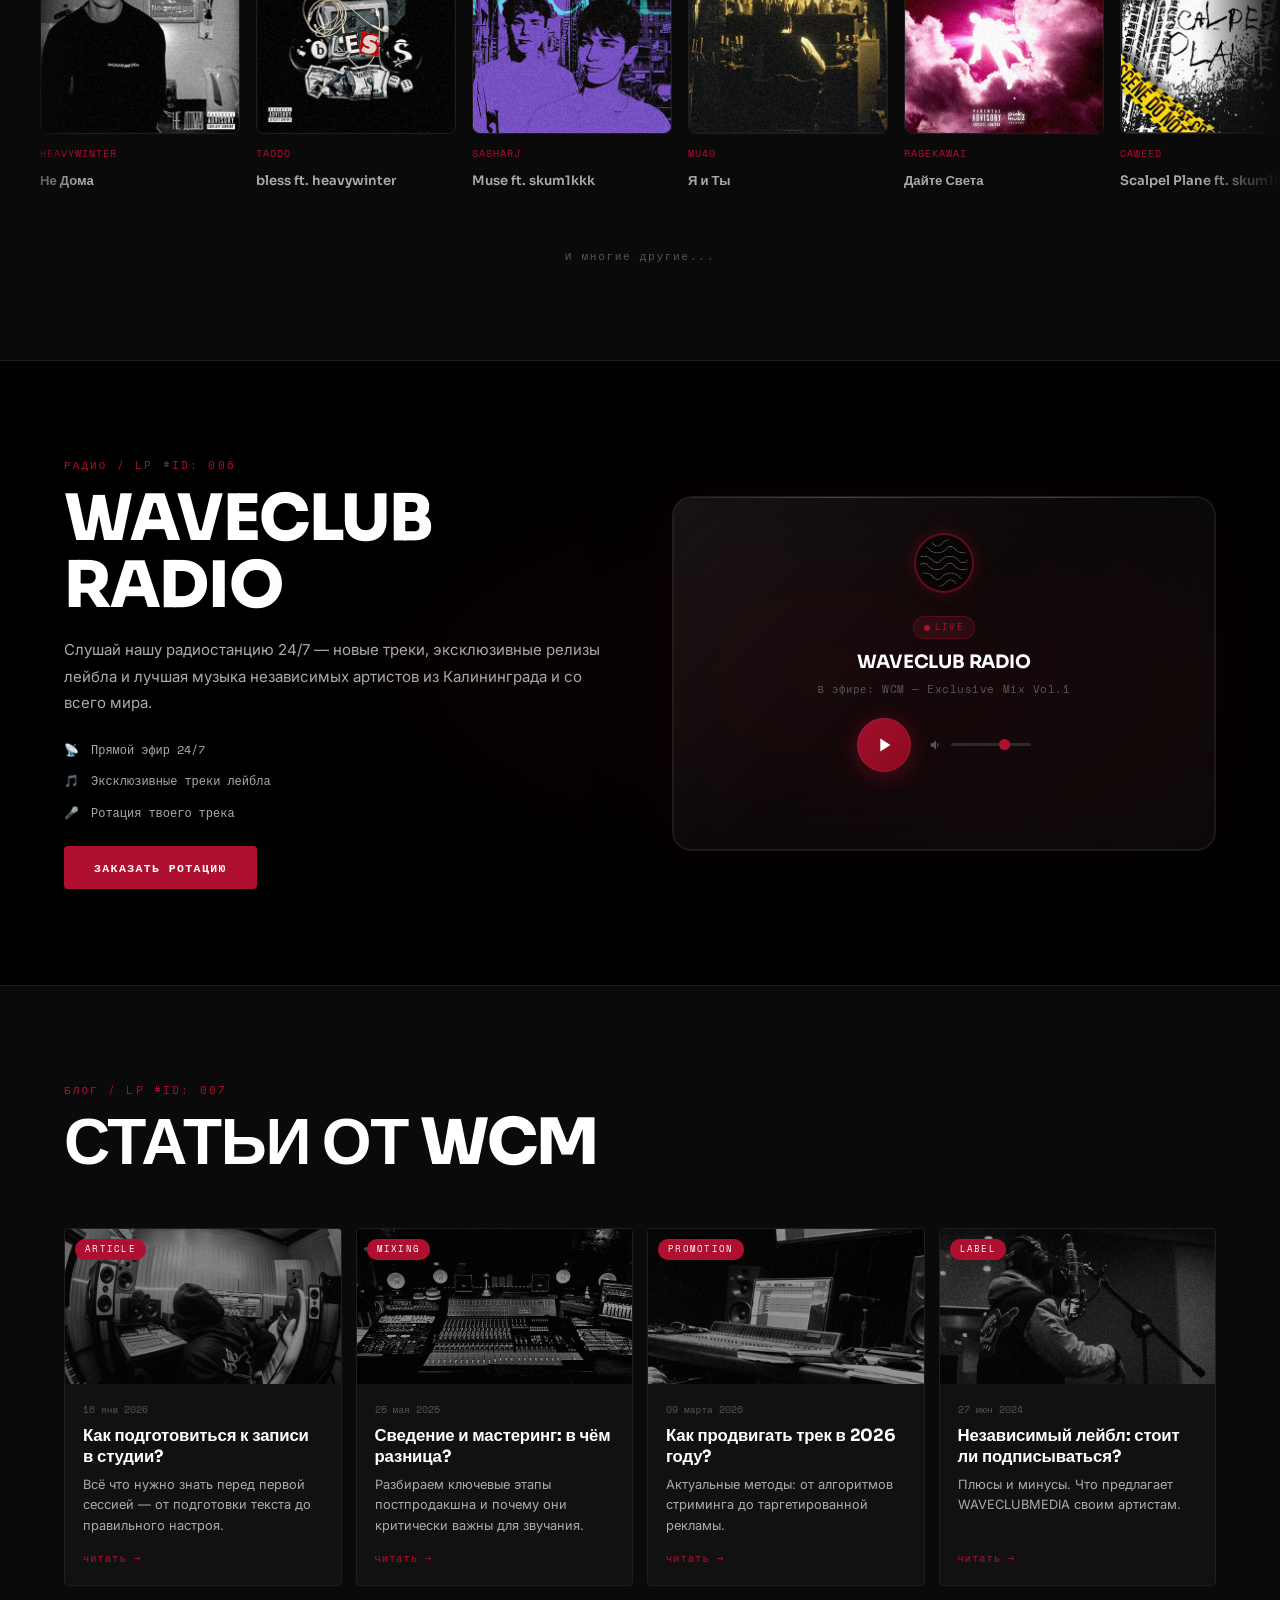
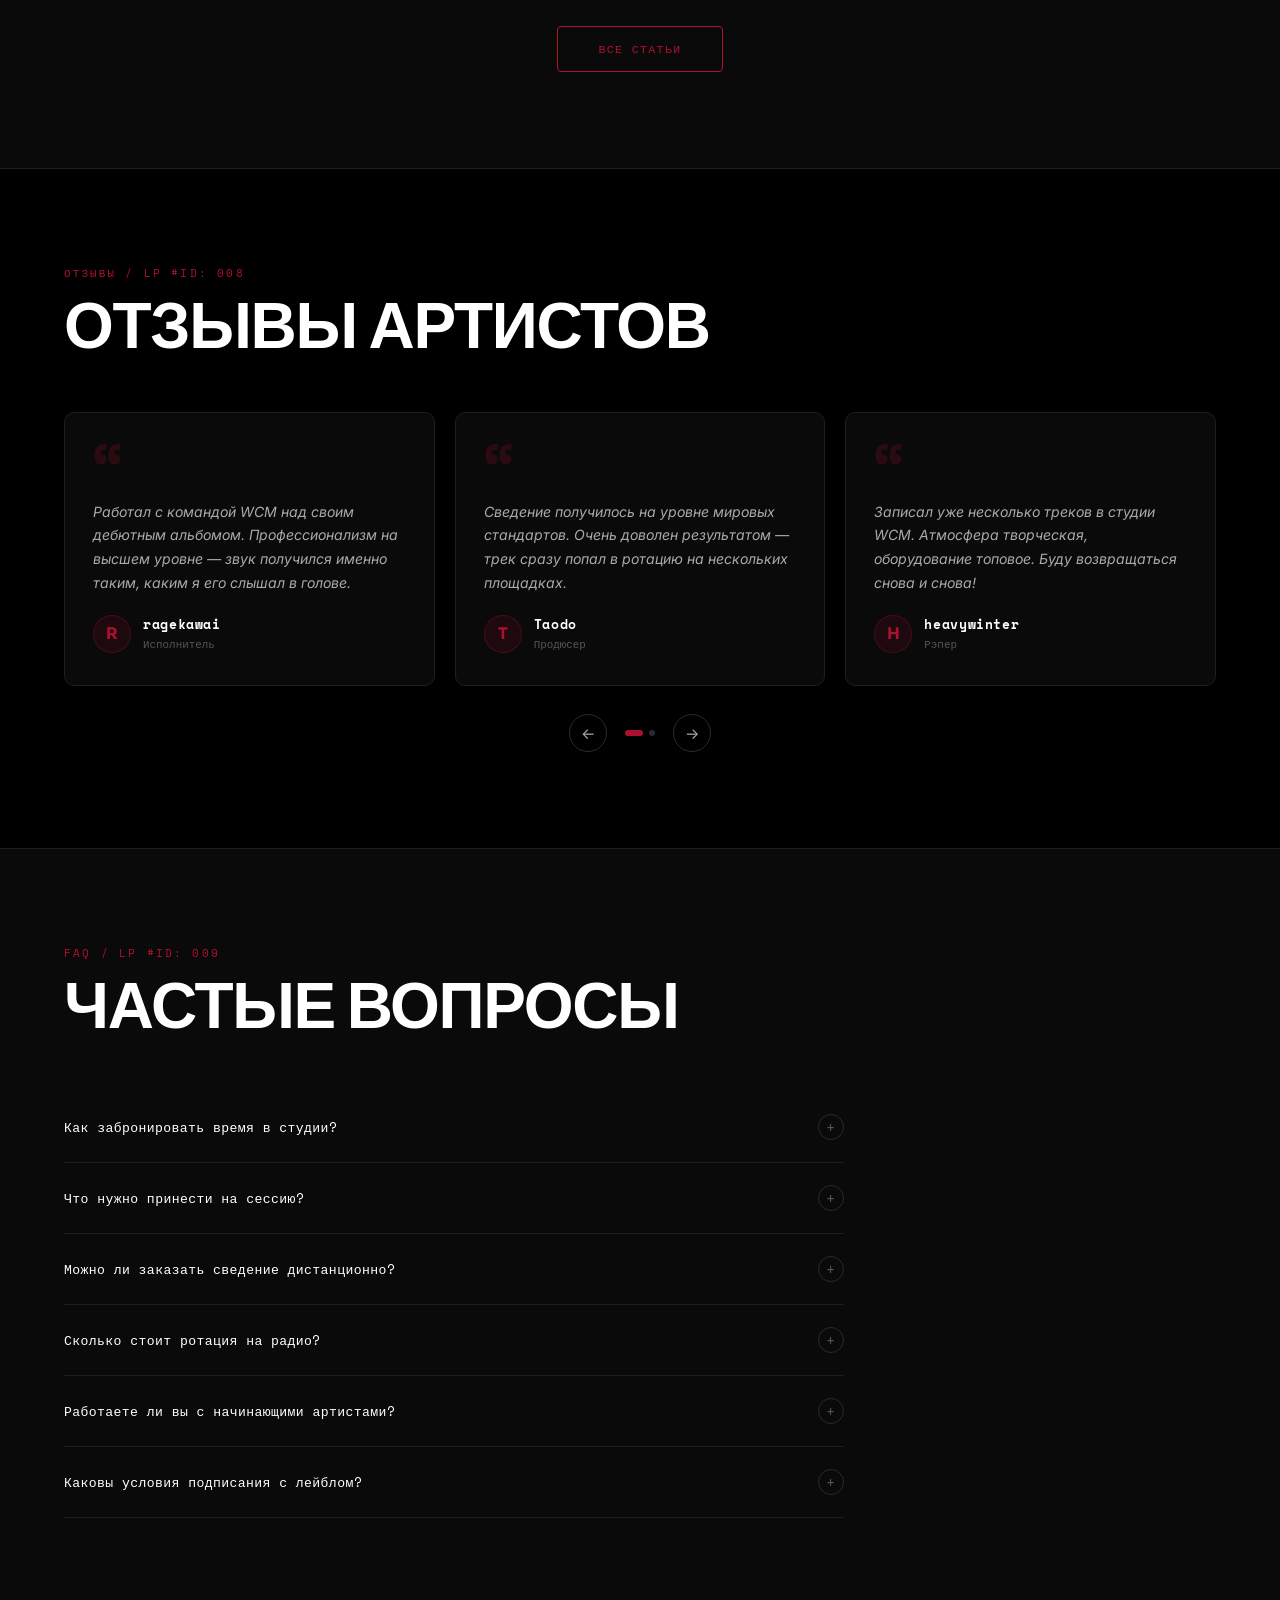
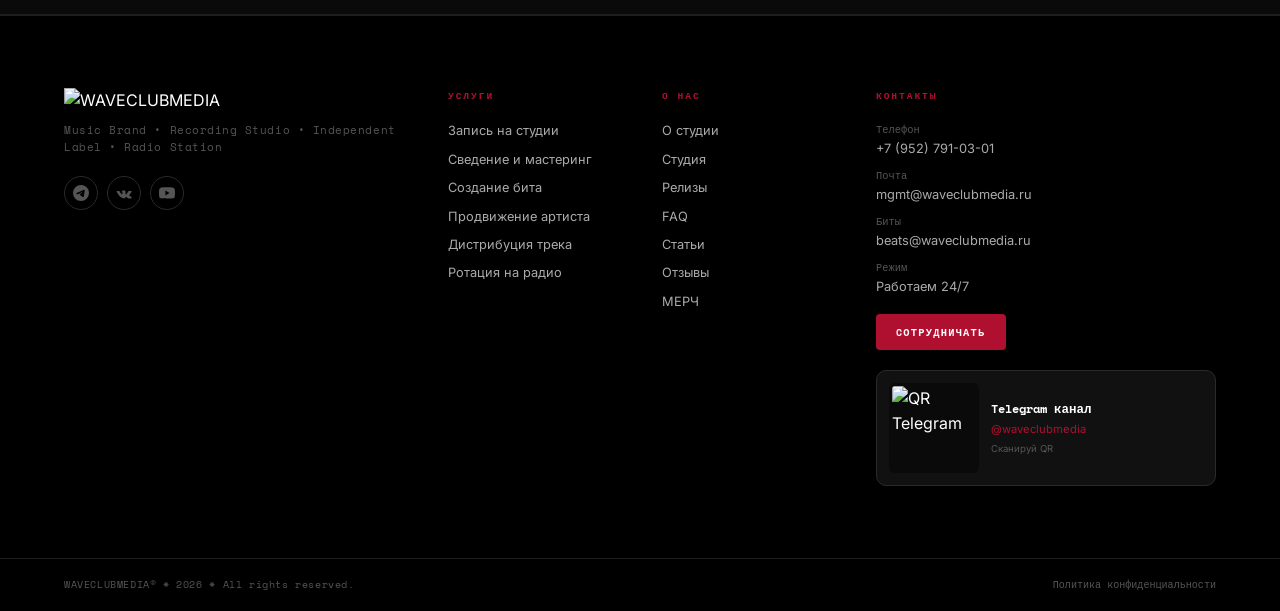
==== commit e4b7229d: "Update index.html" ====
--- a/index.html
+++ b/index.html
@@ -1,7 +1,8 @@
 <!DOCTYPE html>
 <html lang="ru">
 <head>
-  <meta name="application-name" content="WAVECLUBMEDIA">
+<meta http-equiv="Content-Security-Policy" content="upgrade-insecure-requests">
+<meta name="application-name" content="WAVECLUBMEDIA">
 <meta name="apple-mobile-web-app-capable" content="yes">
 <meta name="apple-mobile-web-app-status-bar-style" content="black-translucent">
 <meta name="apple-mobile-web-app-title" content="WCM">
@@ -13,6 +14,12 @@
   <meta name="viewport" content="width=device-width, initial-scale=1.0">
   <title>WAVECLUBMEDIA — Music Brand | Recording Studio | Label | Radio</title>
   <meta name="description" content="WAVECLUBMEDIA — профессиональная студия звукозаписи, независимый лейбл, музыкальный бренд и радиостанция в Калининграде.">
+  <meta name="keywords" content="WAVECLUBMEDIA — профессиональная студия звукозаписи, независимый лейбл, музыкальный бренд и радиостанция в Калининграде.">
+  <meta name="author" content="WAVECLUBMEDIA">
+  <meta property="og:title" content="WAVECLUBMEDIA">
+  <meta property="og:description" content="Профессиональная студия звукозаписи, независимый лейбл, музыкальный бренд и радиостанция в Калининграде.">
+  <meta property="og:image" content="https://raw.githubusercontent.com/waveclubmedia/9/refs/heads/main/logoblack.png">
+  <meta property="og:type" content="website">
   <link rel="icon" href="https://raw.githubusercontent.com/waveclubmedia/9/refs/heads/main/logoblack.png" type="image/png">
   <link rel="preconnect" href="https://fonts.googleapis.com">
   <link rel="preconnect" href="https://fonts.gstatic.com" crossorigin>
